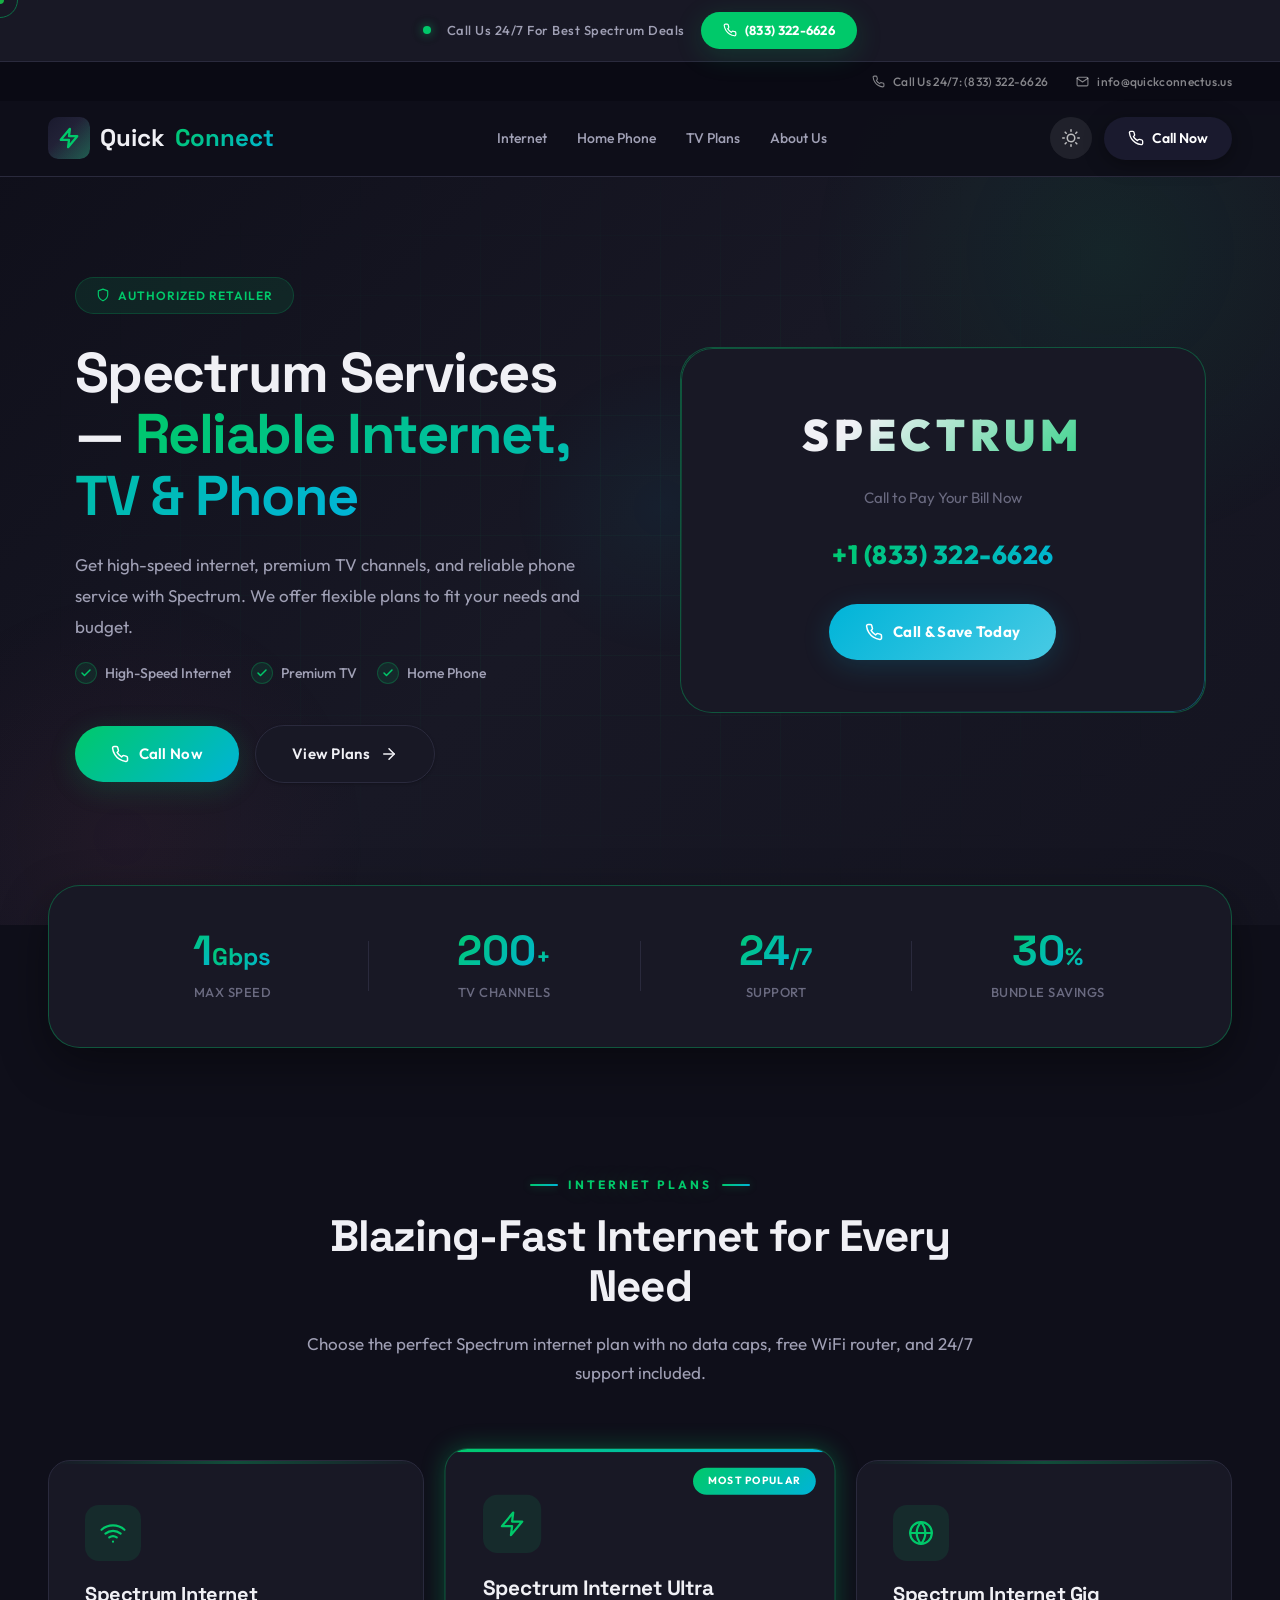
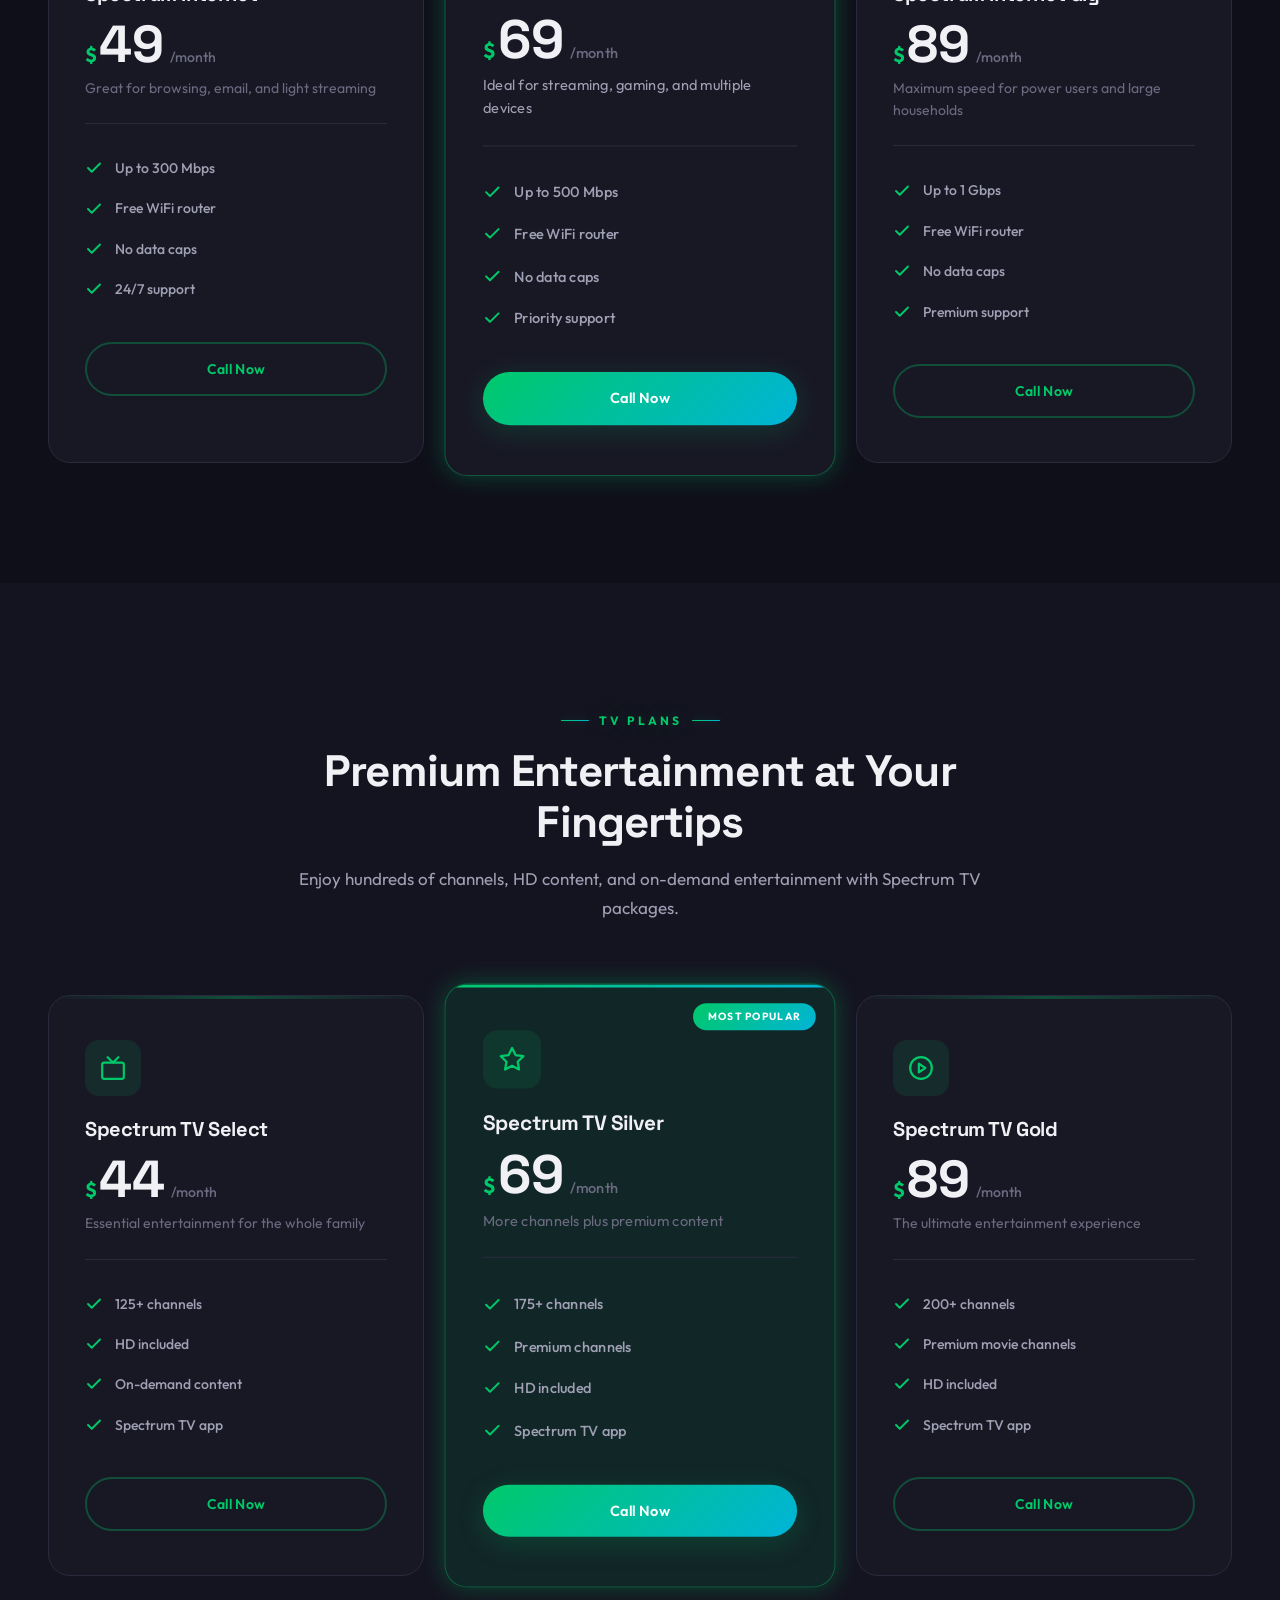
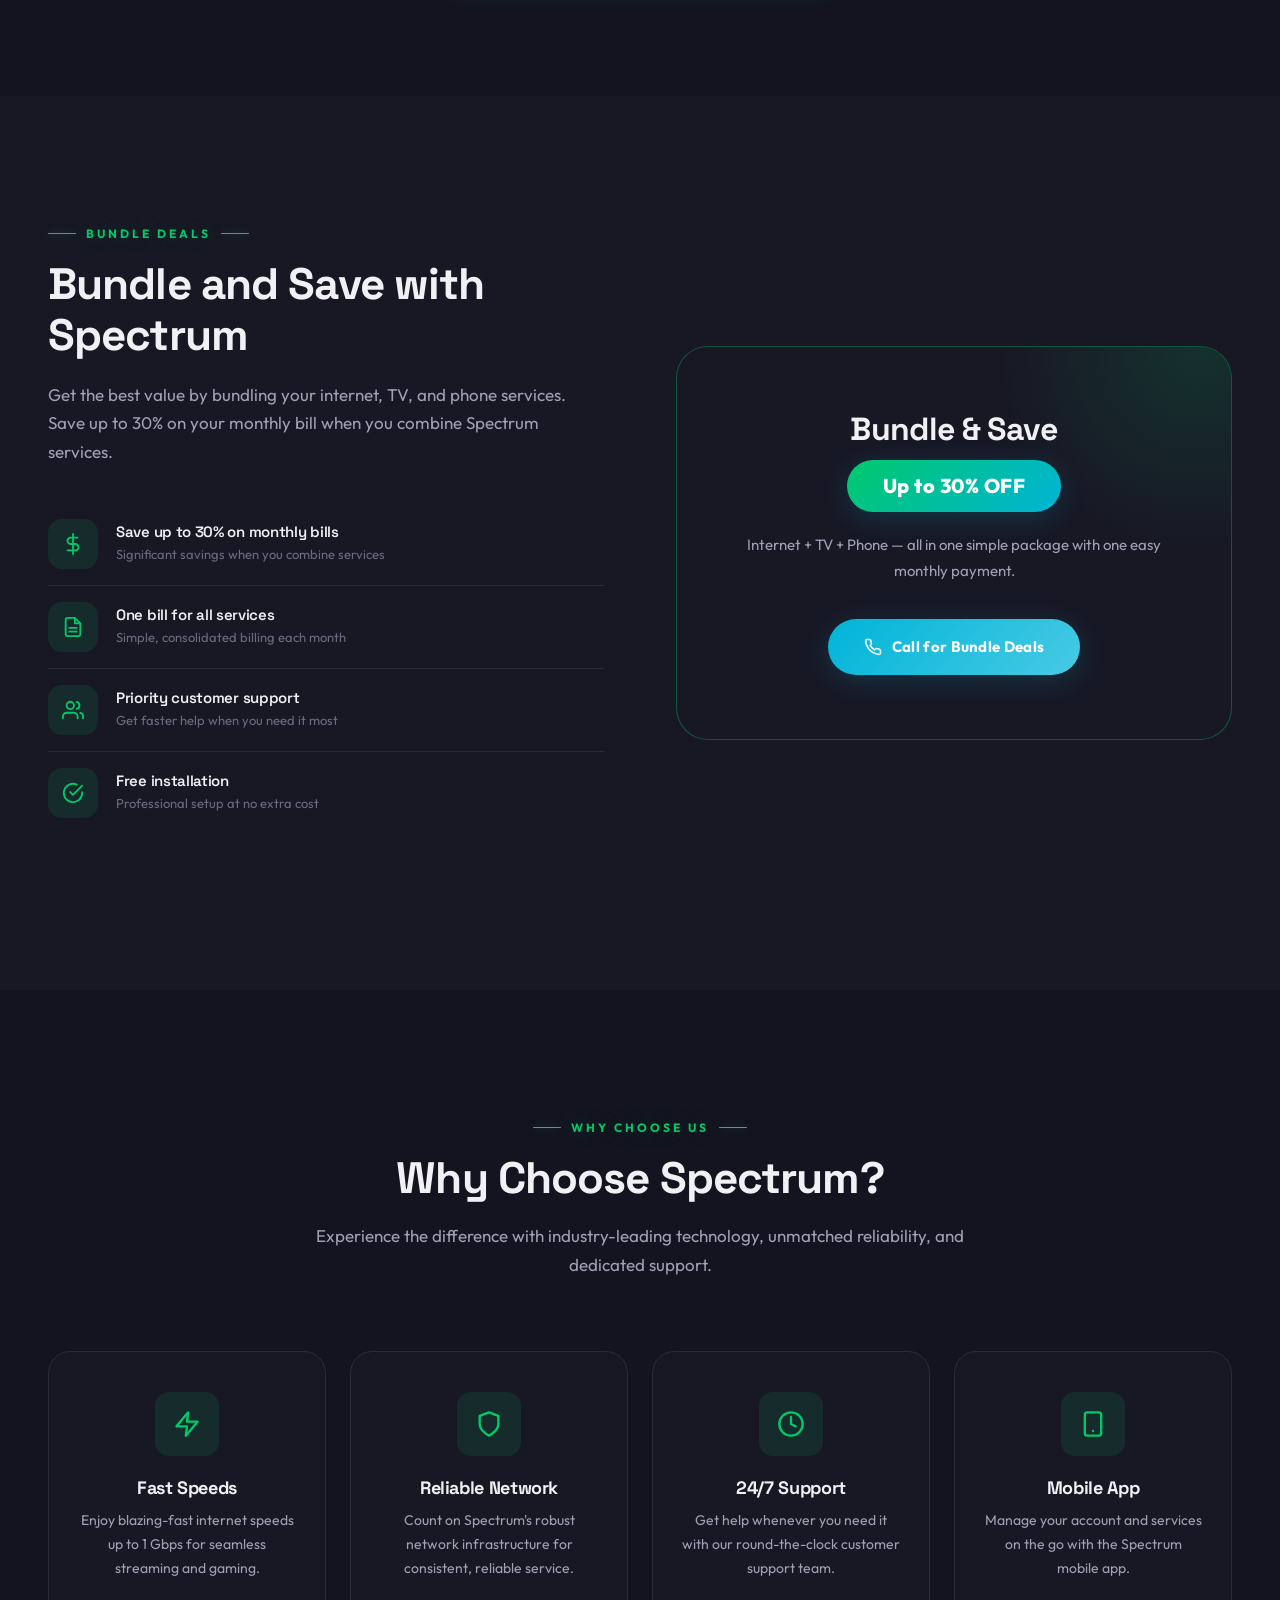
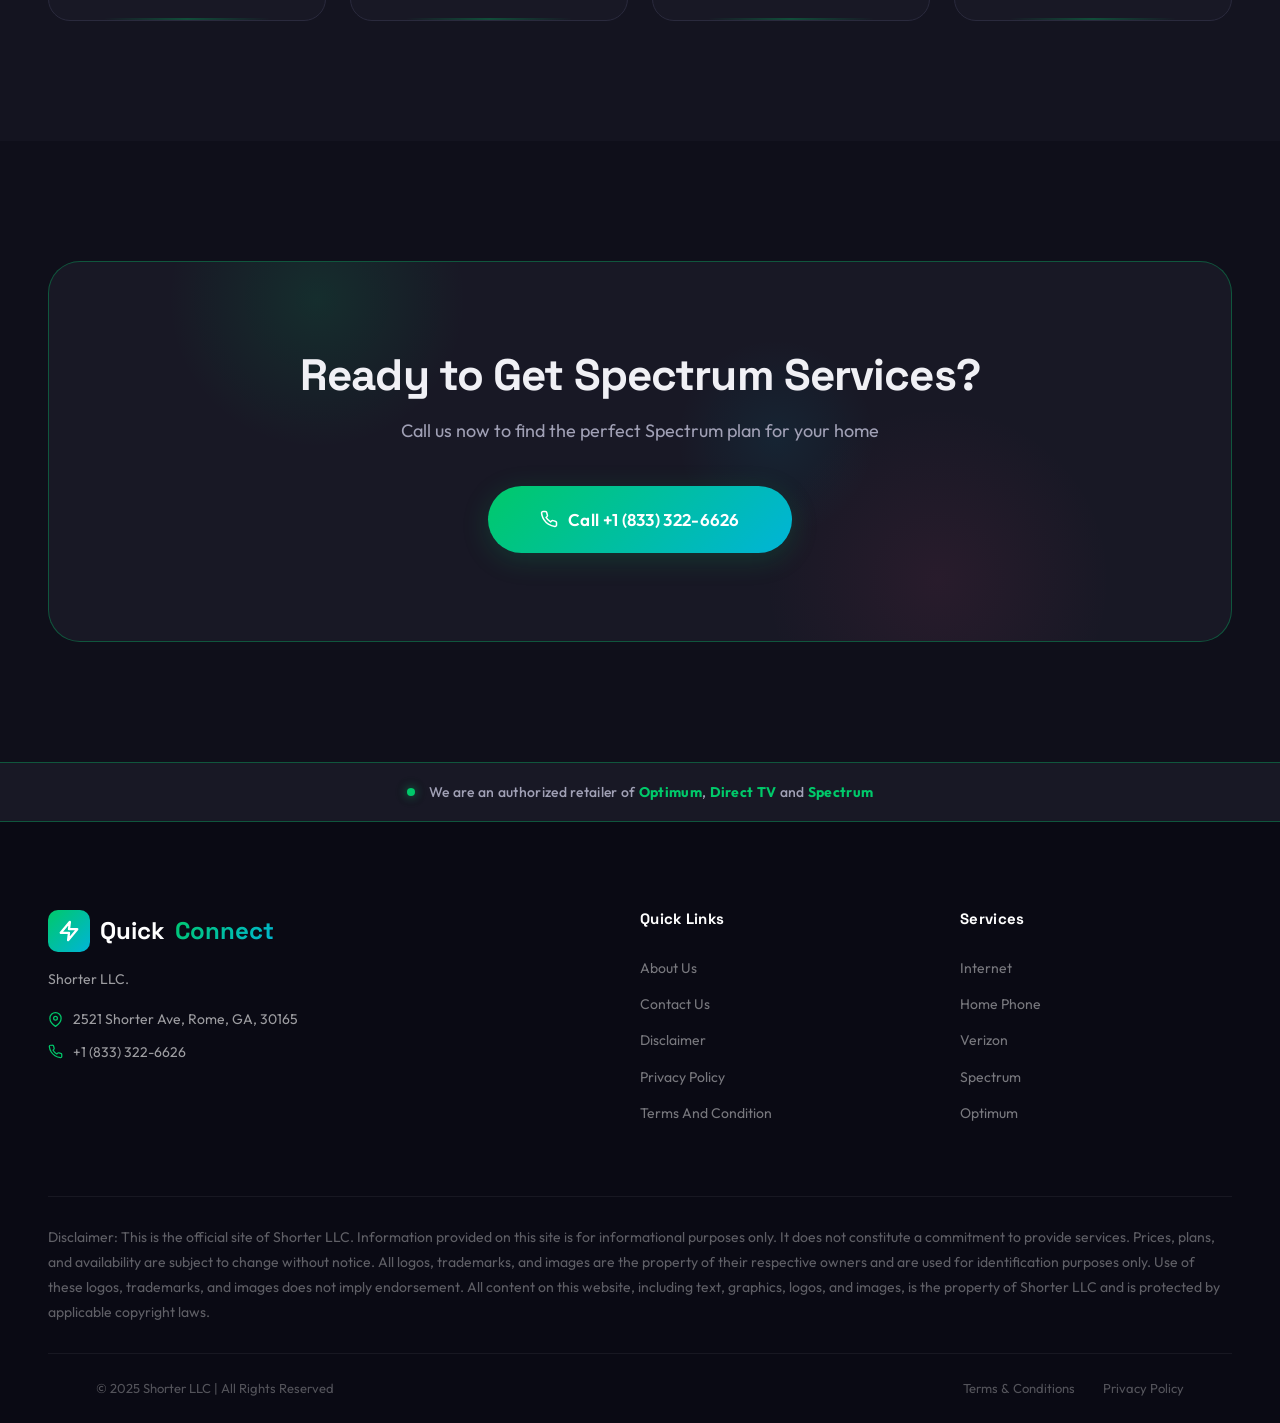
==== index.html @ e7d30944 "ok" ====
<!DOCTYPE html>
<html lang="en">
<head>
    <meta charset="UTF-8">
    <meta name="viewport" content="width=device-width, initial-scale=1.0">
    <title>Spectrum Services - Reliable Internet, TV & Phone | Quick Connect</title>
    <meta name="description" content="Get high-speed internet, premium TV channels, and reliable phone service with Spectrum. Flexible plans to fit your needs and budget.">
    <link rel="preconnect" href="https://fonts.googleapis.com">
    <link rel="preconnect" href="https://fonts.gstatic.com" crossorigin>
    <link href="https://fonts.googleapis.com/css2?family=Outfit:wght@400;500;600;700;800&family=Space+Grotesk:wght@400;600;700&display=swap" rel="stylesheet">
    <link rel="preload" href="spectrum.css" as="style">
    <link rel="stylesheet" href="spectrum.css">
    <link rel="preload" href="spectrum.js" as="script">
    <script>
        // Prevent flash: dark mode is default
        (function() {
            var t = localStorage.getItem('theme');
            if (t === 'light') {
                // only remove dark if user explicitly chose light
            } else {
                document.documentElement.setAttribute('data-theme', 'dark');
            }
        })();
    </script>
</head>
<body>

    <!-- Floating Particles Background -->
    <canvas id="particles" class="particles-canvas"></canvas>

    <!-- ==================== STICKY CALL BANNER ==================== -->
    <div class="call-banner" id="callBanner">
        <div class="container">
            <div class="banner-pulse"></div>
            <p>Call Us 24/7 For Best Spectrum Deals</p>
            <a href="tel:+18333226626">
                <svg viewBox="0 0 24 24" fill="none" stroke="currentColor" stroke-width="2" stroke-linecap="round" stroke-linejoin="round"><path d="M22 16.92v3a2 2 0 0 1-2.18 2 19.79 19.79 0 0 1-8.63-3.07 19.5 19.5 0 0 1-6-6 19.79 19.79 0 0 1-3.07-8.67A2 2 0 0 1 4.11 2h3a2 2 0 0 1 2 1.72c.127.96.361 1.903.7 2.81a2 2 0 0 1-.45 2.11L8.09 9.91a16 16 0 0 0 6 6l1.27-1.27a2 2 0 0 1 2.11-.45c.907.339 1.85.573 2.81.7A2 2 0 0 1 22 16.92z"/></svg>
                (833) 322-6626
            </a>

        </div>
    </div>

    <!-- ==================== HEADER ==================== -->
    <header class="header" id="header">
        <div class="header-top">
            <div class="container">
                <div class="header-top-info">
                    <a href="tel:+18333226626">
                        <svg viewBox="0 0 24 24" fill="none" stroke="currentColor" stroke-width="2" stroke-linecap="round" stroke-linejoin="round"><path d="M22 16.92v3a2 2 0 0 1-2.18 2 19.79 19.79 0 0 1-8.63-3.07 19.5 19.5 0 0 1-6-6 19.79 19.79 0 0 1-3.07-8.67A2 2 0 0 1 4.11 2h3a2 2 0 0 1 2 1.72c.127.96.361 1.903.7 2.81a2 2 0 0 1-.45 2.11L8.09 9.91a16 16 0 0 0 6 6l1.27-1.27a2 2 0 0 1 2.11-.45c.907.339 1.85.573 2.81.7A2 2 0 0 1 22 16.92z"/></svg>
                        Call Us 24/7: (833) 322-6626
                    </a>
                    <a href="mailto:info@quickconnectus.us">
                        <svg viewBox="0 0 24 24" fill="none" stroke="currentColor" stroke-width="2" stroke-linecap="round" stroke-linejoin="round"><path d="M4 4h16c1.1 0 2 .9 2 2v12c0 1.1-.9 2-2 2H4c-1.1 0-2-.9-2-2V6c0-1.1.9-2 2-2z"/><polyline points="22,6 12,13 2,6"/></svg>
                        info@quickconnectus.us
                    </a>
                </div>
            </div>
        </div>
        <nav class="navbar">
            <div class="container">
                <a href="#" class="logo">
                    <div class="logo-icon">
                        <svg viewBox="0 0 24 24" fill="none" stroke="currentColor" stroke-width="2.5" stroke-linecap="round" stroke-linejoin="round"><path d="M13 2L3 14h9l-1 8 10-12h-9l1-8z"/></svg>
                    </div>
                    Quick<span>Connect</span>
                </a>

                <div class="nav-links" id="navLinks">
                    <a href="#internet-plans">Internet</a>
                    <a href="#bundles">Home Phone</a>
                    <a href="#tv-plans">TV Plans</a>
                    <a href="#why-spectrum">About Us</a>
                </div>

                <div class="nav-right">
                    <button class="theme-toggle" id="themeToggle" aria-label="Toggle dark/light mode">
                        <svg class="icon-sun" viewBox="0 0 24 24" fill="none" stroke="currentColor" stroke-width="2" stroke-linecap="round" stroke-linejoin="round"><circle cx="12" cy="12" r="5"/><line x1="12" y1="1" x2="12" y2="3"/><line x1="12" y1="21" x2="12" y2="23"/><line x1="4.22" y1="4.22" x2="5.64" y2="5.64"/><line x1="18.36" y1="18.36" x2="19.78" y2="19.78"/><line x1="1" y1="12" x2="3" y2="12"/><line x1="21" y1="12" x2="23" y2="12"/><line x1="4.22" y1="19.78" x2="5.64" y2="18.36"/><line x1="18.36" y1="5.64" x2="19.78" y2="4.22"/></svg>
                        <svg class="icon-moon" viewBox="0 0 24 24" fill="none" stroke="currentColor" stroke-width="2" stroke-linecap="round" stroke-linejoin="round"><path d="M21 12.79A9 9 0 1 1 11.21 3 7 7 0 0 0 21 12.79z"/></svg>
                    </button>
                    <a href="tel:+18333226626" class="nav-cta">
                        <svg viewBox="0 0 24 24" fill="none" stroke="currentColor" stroke-width="2" stroke-linecap="round" stroke-linejoin="round" style="width:16px;height:16px"><path d="M22 16.92v3a2 2 0 0 1-2.18 2 19.79 19.79 0 0 1-8.63-3.07 19.5 19.5 0 0 1-6-6 19.79 19.79 0 0 1-3.07-8.67A2 2 0 0 1 4.11 2h3a2 2 0 0 1 2 1.72c.127.96.361 1.903.7 2.81a2 2 0 0 1-.45 2.11L8.09 9.91a16 16 0 0 0 6 6l1.27-1.27a2 2 0 0 1 2.11-.45c.907.339 1.85.573 2.81.7A2 2 0 0 1 22 16.92z"/></svg>
                        <span>Call Now</span>
                    </a>
                </div>
            </div>
        </nav>
    </header>

    <!-- ==================== HERO SECTION ==================== -->
    <section class="hero">
        <div class="hero-bg-grid"></div>
        <div class="hero-glow hero-glow-1"></div>
        <div class="hero-glow hero-glow-2"></div>
        <div class="hero-glow hero-glow-3"></div>
        <div class="container">
            <div class="hero-content">
                <div class="hero-badge">
                    <svg viewBox="0 0 24 24" fill="none" stroke="currentColor" stroke-width="2" stroke-linecap="round" stroke-linejoin="round"><path d="M12 22s8-4 8-10V5l-8-3-8 3v7c0 6 8 10 8 10z"/></svg>
                    Authorized Retailer
                </div>
                <h1 class="reveal-text">Spectrum Services — <span class="highlight">Reliable Internet, TV & Phone</span></h1>
                <p class="hero-subtitle">Get high-speed internet, premium TV channels, and reliable phone service with Spectrum. We offer flexible plans to fit your needs and budget.</p>
                <div class="hero-features">
                    <div class="hero-feature">
                        <div class="check">
                            <svg viewBox="0 0 24 24" fill="none" stroke="currentColor" stroke-width="3" stroke-linecap="round" stroke-linejoin="round"><polyline points="20 6 9 17 4 12"/></svg>
                        </div>
                        High-Speed Internet
                    </div>
                    <div class="hero-feature">
                        <div class="check">
                            <svg viewBox="0 0 24 24" fill="none" stroke="currentColor" stroke-width="3" stroke-linecap="round" stroke-linejoin="round"><polyline points="20 6 9 17 4 12"/></svg>
                        </div>
                        Premium TV
                    </div>
                    <div class="hero-feature">
                        <div class="check">
                            <svg viewBox="0 0 24 24" fill="none" stroke="currentColor" stroke-width="3" stroke-linecap="round" stroke-linejoin="round"><polyline points="20 6 9 17 4 12"/></svg>
                        </div>
                        Home Phone
                    </div>
                </div>
                <div class="hero-actions">
                    <a href="tel:+18333226626" class="btn btn-primary magnetic">
                        <span class="btn-shine"></span>
                        <svg viewBox="0 0 24 24" fill="none" stroke="currentColor" stroke-width="2" stroke-linecap="round" stroke-linejoin="round"><path d="M22 16.92v3a2 2 0 0 1-2.18 2 19.79 19.79 0 0 1-8.63-3.07 19.5 19.5 0 0 1-6-6 19.79 19.79 0 0 1-3.07-8.67A2 2 0 0 1 4.11 2h3a2 2 0 0 1 2 1.72c.127.96.361 1.903.7 2.81a2 2 0 0 1-.45 2.11L8.09 9.91a16 16 0 0 0 6 6l1.27-1.27a2 2 0 0 1 2.11-.45c.907.339 1.85.573 2.81.7A2 2 0 0 1 22 16.92z"/></svg>
                        Call Now
                    </a>
                    <a href="#internet-plans" class="btn btn-glass">
                        View Plans
                        <svg viewBox="0 0 24 24" fill="none" stroke="currentColor" stroke-width="2" stroke-linecap="round" stroke-linejoin="round"><line x1="5" y1="12" x2="19" y2="12"/><polyline points="12 5 19 12 12 19"/></svg>
                    </a>
                </div>
            </div>
            <div class="hero-visual">
                <div class="hero-card glass-card fade-in">
                    <div class="hero-card-border"></div>
                    <div class="spectrum-logo-text">SPECTRUM</div>
                    <p>Call to Pay Your Bill Now</p>
                    <div class="phone-display">
                        <a href="tel:+18333226626">+1 (833) 322-6626</a>
                    </div>
                    <a href="tel:+18333226626" class="btn btn-gold magnetic">
                        <span class="btn-shine"></span>
                        <svg viewBox="0 0 24 24" fill="none" stroke="currentColor" stroke-width="2" stroke-linecap="round" stroke-linejoin="round"><path d="M22 16.92v3a2 2 0 0 1-2.18 2 19.79 19.79 0 0 1-8.63-3.07 19.5 19.5 0 0 1-6-6 19.79 19.79 0 0 1-3.07-8.67A2 2 0 0 1 4.11 2h3a2 2 0 0 1 2 1.72c.127.96.361 1.903.7 2.81a2 2 0 0 1-.45 2.11L8.09 9.91a16 16 0 0 0 6 6l1.27-1.27a2 2 0 0 1 2.11-.45c.907.339 1.85.573 2.81.7A2 2 0 0 1 22 16.92z"/></svg>
                        Call & Save Today
                    </a>
                </div>
            </div>
        </div>
    </section>

    <!-- ==================== STATS BAR ==================== -->
    <section class="stats-bar">
        <div class="container">
            <div class="stats-grid">
                <div class="stat-item">
                    <span class="stat-number" data-target="1">0</span><span class="stat-suffix">Gbps</span>
                    <span class="stat-label">Max Speed</span>
                </div>
                <div class="stat-divider"></div>
                <div class="stat-item">
                    <span class="stat-number" data-target="200">0</span><span class="stat-suffix">+</span>
                    <span class="stat-label">TV Channels</span>
                </div>
                <div class="stat-divider"></div>
                <div class="stat-item">
                    <span class="stat-number" data-target="24">0</span><span class="stat-suffix">/7</span>
                    <span class="stat-label">Support</span>
                </div>
                <div class="stat-divider"></div>
                <div class="stat-item">
                    <span class="stat-number" data-target="30">0</span><span class="stat-suffix">%</span>
                    <span class="stat-label">Bundle Savings</span>
                </div>
            </div>
        </div>
    </section>

    <!-- ==================== INTERNET PLANS ==================== -->
    <section class="section" id="internet-plans">
        <div class="container">
            <div class="section-header">
                <div class="section-label">Internet Plans</div>
                <h2>Blazing-Fast Internet for Every Need</h2>
                <p>Choose the perfect Spectrum internet plan with no data caps, free WiFi router, and 24/7 support included.</p>
            </div>
            <div class="plans-grid">
                <!-- Plan 1 -->
                <div class="plan-card fade-in fade-in-delay-1">
                    <div class="plan-card-bg"></div>
                    <div class="plan-icon">
                        <svg viewBox="0 0 24 24" fill="none" stroke="currentColor" stroke-width="2" stroke-linecap="round" stroke-linejoin="round"><path d="M5 12.55a11 11 0 0 1 14.08 0"/><path d="M1.42 9a16 16 0 0 1 21.16 0"/><path d="M8.53 16.11a6 6 0 0 1 6.95 0"/><line x1="12" y1="20" x2="12.01" y2="20"/></svg>
                    </div>
                    <h3 class="plan-name">Spectrum Internet</h3>
                    <div class="plan-price">
                        <span class="currency">$</span>
                        <span class="amount">49</span>
                        <span class="period">/month</span>
                    </div>
                    <p class="plan-desc">Great for browsing, email, and light streaming</p>
                    <ul class="plan-features">
                        <li>
                            <svg viewBox="0 0 24 24" fill="none" stroke="currentColor" stroke-width="2.5" stroke-linecap="round" stroke-linejoin="round"><polyline points="20 6 9 17 4 12"/></svg>
                            Up to 300 Mbps
                        </li>
                        <li>
                            <svg viewBox="0 0 24 24" fill="none" stroke="currentColor" stroke-width="2.5" stroke-linecap="round" stroke-linejoin="round"><polyline points="20 6 9 17 4 12"/></svg>
                            Free WiFi router
                        </li>
                        <li>
                            <svg viewBox="0 0 24 24" fill="none" stroke="currentColor" stroke-width="2.5" stroke-linecap="round" stroke-linejoin="round"><polyline points="20 6 9 17 4 12"/></svg>
                            No data caps
                        </li>
                        <li>
                            <svg viewBox="0 0 24 24" fill="none" stroke="currentColor" stroke-width="2.5" stroke-linecap="round" stroke-linejoin="round"><polyline points="20 6 9 17 4 12"/></svg>
                            24/7 support
                        </li>
                    </ul>
                    <a href="tel:+18333226626" class="btn btn-outline magnetic">Call Now</a>
                </div>

                <!-- Plan 2 (Featured) -->
                <div class="plan-card featured fade-in fade-in-delay-2">
                    <div class="plan-card-bg"></div>
                    <div class="plan-badge">Most Popular</div>
                    <div class="plan-icon">
                        <svg viewBox="0 0 24 24" fill="none" stroke="currentColor" stroke-width="2" stroke-linecap="round" stroke-linejoin="round"><path d="M13 2L3 14h9l-1 8 10-12h-9l1-8z"/></svg>
                    </div>
                    <h3 class="plan-name">Spectrum Internet Ultra</h3>
                    <div class="plan-price">
                        <span class="currency">$</span>
                        <span class="amount">69</span>
                        <span class="period">/month</span>
                    </div>
                    <p class="plan-desc">Ideal for streaming, gaming, and multiple devices</p>
                    <ul class="plan-features">
                        <li>
                            <svg viewBox="0 0 24 24" fill="none" stroke="currentColor" stroke-width="2.5" stroke-linecap="round" stroke-linejoin="round"><polyline points="20 6 9 17 4 12"/></svg>
                            Up to 500 Mbps
                        </li>
                        <li>
                            <svg viewBox="0 0 24 24" fill="none" stroke="currentColor" stroke-width="2.5" stroke-linecap="round" stroke-linejoin="round"><polyline points="20 6 9 17 4 12"/></svg>
                            Free WiFi router
                        </li>
                        <li>
                            <svg viewBox="0 0 24 24" fill="none" stroke="currentColor" stroke-width="2.5" stroke-linecap="round" stroke-linejoin="round"><polyline points="20 6 9 17 4 12"/></svg>
                            No data caps
                        </li>
                        <li>
                            <svg viewBox="0 0 24 24" fill="none" stroke="currentColor" stroke-width="2.5" stroke-linecap="round" stroke-linejoin="round"><polyline points="20 6 9 17 4 12"/></svg>
                            Priority support
                        </li>
                    </ul>
                    <a href="tel:+18333226626" class="btn btn-primary magnetic"><span class="btn-shine"></span>Call Now</a>
                </div>

                <!-- Plan 3 -->
                <div class="plan-card fade-in fade-in-delay-3">
                    <div class="plan-card-bg"></div>
                    <div class="plan-icon">
                        <svg viewBox="0 0 24 24" fill="none" stroke="currentColor" stroke-width="2" stroke-linecap="round" stroke-linejoin="round"><circle cx="12" cy="12" r="10"/><line x1="2" y1="12" x2="22" y2="12"/><path d="M12 2a15.3 15.3 0 0 1 4 10 15.3 15.3 0 0 1-4 10 15.3 15.3 0 0 1-4-10 15.3 15.3 0 0 1 4-10z"/></svg>
                    </div>
                    <h3 class="plan-name">Spectrum Internet Gig</h3>
                    <div class="plan-price">
                        <span class="currency">$</span>
                        <span class="amount">89</span>
                        <span class="period">/month</span>
                    </div>
                    <p class="plan-desc">Maximum speed for power users and large households</p>
                    <ul class="plan-features">
                        <li>
                            <svg viewBox="0 0 24 24" fill="none" stroke="currentColor" stroke-width="2.5" stroke-linecap="round" stroke-linejoin="round"><polyline points="20 6 9 17 4 12"/></svg>
                            Up to 1 Gbps
                        </li>
                        <li>
                            <svg viewBox="0 0 24 24" fill="none" stroke="currentColor" stroke-width="2.5" stroke-linecap="round" stroke-linejoin="round"><polyline points="20 6 9 17 4 12"/></svg>
                            Free WiFi router
                        </li>
                        <li>
                            <svg viewBox="0 0 24 24" fill="none" stroke="currentColor" stroke-width="2.5" stroke-linecap="round" stroke-linejoin="round"><polyline points="20 6 9 17 4 12"/></svg>
                            No data caps
                        </li>
                        <li>
                            <svg viewBox="0 0 24 24" fill="none" stroke="currentColor" stroke-width="2.5" stroke-linecap="round" stroke-linejoin="round"><polyline points="20 6 9 17 4 12"/></svg>
                            Premium support
                        </li>
                    </ul>
                    <a href="tel:+18333226626" class="btn btn-outline magnetic">Call Now</a>
                </div>
            </div>
        </div>
    </section>

    <!-- ==================== TV PLANS ==================== -->
    <section class="section section-dark" id="tv-plans">
        <div class="container">
            <div class="section-header">
                <div class="section-label">TV Plans</div>
                <h2>Premium Entertainment at Your Fingertips</h2>
                <p>Enjoy hundreds of channels, HD content, and on-demand entertainment with Spectrum TV packages.</p>
            </div>
            <div class="plans-grid dark-cards">
                <!-- TV Plan 1 -->
                <div class="plan-card fade-in fade-in-delay-1">
                    <div class="plan-card-bg"></div>
                    <div class="plan-icon">
                        <svg viewBox="0 0 24 24" fill="none" stroke="currentColor" stroke-width="2" stroke-linecap="round" stroke-linejoin="round"><rect x="2" y="7" width="20" height="15" rx="2" ry="2"/><polyline points="17 2 12 7 7 2"/></svg>
                    </div>
                    <h3 class="plan-name">Spectrum TV Select</h3>
                    <div class="plan-price">
                        <span class="currency">$</span>
                        <span class="amount">44</span>
                        <span class="period">/month</span>
                    </div>
                    <p class="plan-desc">Essential entertainment for the whole family</p>
                    <ul class="plan-features">
                        <li>
                            <svg viewBox="0 0 24 24" fill="none" stroke="currentColor" stroke-width="2.5" stroke-linecap="round" stroke-linejoin="round"><polyline points="20 6 9 17 4 12"/></svg>
                            125+ channels
                        </li>
                        <li>
                            <svg viewBox="0 0 24 24" fill="none" stroke="currentColor" stroke-width="2.5" stroke-linecap="round" stroke-linejoin="round"><polyline points="20 6 9 17 4 12"/></svg>
                            HD included
                        </li>
                        <li>
                            <svg viewBox="0 0 24 24" fill="none" stroke="currentColor" stroke-width="2.5" stroke-linecap="round" stroke-linejoin="round"><polyline points="20 6 9 17 4 12"/></svg>
                            On-demand content
                        </li>
                        <li>
                            <svg viewBox="0 0 24 24" fill="none" stroke="currentColor" stroke-width="2.5" stroke-linecap="round" stroke-linejoin="round"><polyline points="20 6 9 17 4 12"/></svg>
                            Spectrum TV app
                        </li>
                    </ul>
                    <a href="tel:+18333226626" class="btn btn-outline magnetic">Call Now</a>
                </div>

                <!-- TV Plan 2 (Featured) -->
                <div class="plan-card featured fade-in fade-in-delay-2">
                    <div class="plan-card-bg"></div>
                    <div class="plan-badge">Most Popular</div>
                    <div class="plan-icon">
                        <svg viewBox="0 0 24 24" fill="none" stroke="currentColor" stroke-width="2" stroke-linecap="round" stroke-linejoin="round"><polygon points="12 2 15.09 8.26 22 9.27 17 14.14 18.18 21.02 12 17.77 5.82 21.02 7 14.14 2 9.27 8.91 8.26 12 2"/></svg>
                    </div>
                    <h3 class="plan-name">Spectrum TV Silver</h3>
                    <div class="plan-price">
                        <span class="currency">$</span>
                        <span class="amount">69</span>
                        <span class="period">/month</span>
                    </div>
                    <p class="plan-desc">More channels plus premium content</p>
                    <ul class="plan-features">
                        <li>
                            <svg viewBox="0 0 24 24" fill="none" stroke="currentColor" stroke-width="2.5" stroke-linecap="round" stroke-linejoin="round"><polyline points="20 6 9 17 4 12"/></svg>
                            175+ channels
                        </li>
                        <li>
                            <svg viewBox="0 0 24 24" fill="none" stroke="currentColor" stroke-width="2.5" stroke-linecap="round" stroke-linejoin="round"><polyline points="20 6 9 17 4 12"/></svg>
                            Premium channels
                        </li>
                        <li>
                            <svg viewBox="0 0 24 24" fill="none" stroke="currentColor" stroke-width="2.5" stroke-linecap="round" stroke-linejoin="round"><polyline points="20 6 9 17 4 12"/></svg>
                            HD included
                        </li>
                        <li>
                            <svg viewBox="0 0 24 24" fill="none" stroke="currentColor" stroke-width="2.5" stroke-linecap="round" stroke-linejoin="round"><polyline points="20 6 9 17 4 12"/></svg>
                            Spectrum TV app
                        </li>
                    </ul>
                    <a href="tel:+18333226626" class="btn btn-primary magnetic"><span class="btn-shine"></span>Call Now</a>
                </div>

                <!-- TV Plan 3 -->
                <div class="plan-card fade-in fade-in-delay-3">
                    <div class="plan-card-bg"></div>
                    <div class="plan-icon">
                        <svg viewBox="0 0 24 24" fill="none" stroke="currentColor" stroke-width="2" stroke-linecap="round" stroke-linejoin="round"><circle cx="12" cy="12" r="10"/><polygon points="10 8 16 12 10 16 10 8"/></svg>
                    </div>
                    <h3 class="plan-name">Spectrum TV Gold</h3>
                    <div class="plan-price">
                        <span class="currency">$</span>
                        <span class="amount">89</span>
                        <span class="period">/month</span>
                    </div>
                    <p class="plan-desc">The ultimate entertainment experience</p>
                    <ul class="plan-features">
                        <li>
                            <svg viewBox="0 0 24 24" fill="none" stroke="currentColor" stroke-width="2.5" stroke-linecap="round" stroke-linejoin="round"><polyline points="20 6 9 17 4 12"/></svg>
                            200+ channels
                        </li>
                        <li>
                            <svg viewBox="0 0 24 24" fill="none" stroke="currentColor" stroke-width="2.5" stroke-linecap="round" stroke-linejoin="round"><polyline points="20 6 9 17 4 12"/></svg>
                            Premium movie channels
                        </li>
                        <li>
                            <svg viewBox="0 0 24 24" fill="none" stroke="currentColor" stroke-width="2.5" stroke-linecap="round" stroke-linejoin="round"><polyline points="20 6 9 17 4 12"/></svg>
                            HD included
                        </li>
                        <li>
                            <svg viewBox="0 0 24 24" fill="none" stroke="currentColor" stroke-width="2.5" stroke-linecap="round" stroke-linejoin="round"><polyline points="20 6 9 17 4 12"/></svg>
                            Spectrum TV app
                        </li>
                    </ul>
                    <a href="tel:+18333226626" class="btn btn-outline magnetic">Call Now</a>
                </div>
            </div>
        </div>
    </section>

    <!-- ==================== BUNDLE SECTION ==================== -->
    <section class="section bundle-section" id="bundles">
        <div class="container">
            <div class="bundle-grid">
                <div class="bundle-content fade-in">
                    <div class="section-label" style="justify-content:flex-start">Bundle Deals</div>
                    <h2>Bundle and Save with Spectrum</h2>
                    <p>Get the best value by bundling your internet, TV, and phone services. Save up to 30% on your monthly bill when you combine Spectrum services.</p>
                    <div class="bundle-benefits">
                        <div class="bundle-benefit">
                            <div class="bundle-benefit-icon">
                                <svg viewBox="0 0 24 24" fill="none" stroke="currentColor" stroke-width="2" stroke-linecap="round" stroke-linejoin="round"><line x1="12" y1="1" x2="12" y2="23"/><path d="M17 5H9.5a3.5 3.5 0 0 0 0 7h5a3.5 3.5 0 0 1 0 7H6"/></svg>
                            </div>
                            <div class="bundle-benefit-text">
                                <h4>Save up to 30% on monthly bills</h4>
                                <p>Significant savings when you combine services</p>
                            </div>
                        </div>
                        <div class="bundle-benefit">
                            <div class="bundle-benefit-icon">
                                <svg viewBox="0 0 24 24" fill="none" stroke="currentColor" stroke-width="2" stroke-linecap="round" stroke-linejoin="round"><path d="M14 2H6a2 2 0 0 0-2 2v16a2 2 0 0 0 2 2h12a2 2 0 0 0 2-2V8z"/><polyline points="14 2 14 8 20 8"/><line x1="16" y1="13" x2="8" y2="13"/><line x1="16" y1="17" x2="8" y2="17"/></svg>
                            </div>
                            <div class="bundle-benefit-text">
                                <h4>One bill for all services</h4>
                                <p>Simple, consolidated billing each month</p>
                            </div>
                        </div>
                        <div class="bundle-benefit">
                            <div class="bundle-benefit-icon">
                                <svg viewBox="0 0 24 24" fill="none" stroke="currentColor" stroke-width="2" stroke-linecap="round" stroke-linejoin="round"><path d="M17 21v-2a4 4 0 0 0-4-4H5a4 4 0 0 0-4 4v2"/><circle cx="9" cy="7" r="4"/><path d="M23 21v-2a4 4 0 0 0-3-3.87"/><path d="M16 3.13a4 4 0 0 1 0 7.75"/></svg>
                            </div>
                            <div class="bundle-benefit-text">
                                <h4>Priority customer support</h4>
                                <p>Get faster help when you need it most</p>
                            </div>
                        </div>
                        <div class="bundle-benefit">
                            <div class="bundle-benefit-icon">
                                <svg viewBox="0 0 24 24" fill="none" stroke="currentColor" stroke-width="2" stroke-linecap="round" stroke-linejoin="round"><path d="M22 11.08V12a10 10 0 1 1-5.93-9.14"/><polyline points="22 4 12 14.01 9 11.01"/></svg>
                            </div>
                            <div class="bundle-benefit-text">
                                <h4>Free installation</h4>
                                <p>Professional setup at no extra cost</p>
                            </div>
                        </div>
                    </div>
                </div>
                <div class="bundle-visual fade-in fade-in-delay-2">
                    <div class="bundle-visual-glow"></div>
                    <h3>Bundle & Save</h3>
                    <div class="save-badge">Up to 30% OFF</div>
                    <p>Internet + TV + Phone — all in one simple package with one easy monthly payment.</p>
                    <a href="tel:+18333226626" class="btn btn-gold magnetic">
                        <span class="btn-shine"></span>
                        <svg viewBox="0 0 24 24" fill="none" stroke="currentColor" stroke-width="2" stroke-linecap="round" stroke-linejoin="round"><path d="M22 16.92v3a2 2 0 0 1-2.18 2 19.79 19.79 0 0 1-8.63-3.07 19.5 19.5 0 0 1-6-6 19.79 19.79 0 0 1-3.07-8.67A2 2 0 0 1 4.11 2h3a2 2 0 0 1 2 1.72c.127.96.361 1.903.7 2.81a2 2 0 0 1-.45 2.11L8.09 9.91a16 16 0 0 0 6 6l1.27-1.27a2 2 0 0 1 2.11-.45c.907.339 1.85.573 2.81.7A2 2 0 0 1 22 16.92z"/></svg>
                        Call for Bundle Deals
                    </a>
                </div>
            </div>
        </div>
    </section>

    <!-- ==================== WHY CHOOSE SPECTRUM ==================== -->
    <section class="section section-dark" id="why-spectrum">
        <div class="container">
            <div class="section-header">
                <div class="section-label">Why Choose Us</div>
                <h2>Why Choose Spectrum?</h2>
                <p>Experience the difference with industry-leading technology, unmatched reliability, and dedicated support.</p>
            </div>
            <div class="features-grid">
                <div class="feature-card fade-in fade-in-delay-1">
                    <div class="feature-card-border"></div>
                    <div class="feature-icon">
                        <svg viewBox="0 0 24 24" fill="none" stroke="currentColor" stroke-width="2" stroke-linecap="round" stroke-linejoin="round"><path d="M13 2L3 14h9l-1 8 10-12h-9l1-8z"/></svg>
                    </div>
                    <h3>Fast Speeds</h3>
                    <p>Enjoy blazing-fast internet speeds up to 1 Gbps for seamless streaming and gaming.</p>
                </div>
                <div class="feature-card fade-in fade-in-delay-2">
                    <div class="feature-card-border"></div>
                    <div class="feature-icon">
                        <svg viewBox="0 0 24 24" fill="none" stroke="currentColor" stroke-width="2" stroke-linecap="round" stroke-linejoin="round"><path d="M12 22s8-4 8-10V5l-8-3-8 3v7c0 6 8 10 8 10z"/></svg>
                    </div>
                    <h3>Reliable Network</h3>
                    <p>Count on Spectrum's robust network infrastructure for consistent, reliable service.</p>
                </div>
                <div class="feature-card fade-in fade-in-delay-3">
                    <div class="feature-card-border"></div>
                    <div class="feature-icon">
                        <svg viewBox="0 0 24 24" fill="none" stroke="currentColor" stroke-width="2" stroke-linecap="round" stroke-linejoin="round"><circle cx="12" cy="12" r="10"/><polyline points="12 6 12 12 16 14"/></svg>
                    </div>
                    <h3>24/7 Support</h3>
                    <p>Get help whenever you need it with our round-the-clock customer support team.</p>
                </div>
                <div class="feature-card fade-in fade-in-delay-4">
                    <div class="feature-card-border"></div>
                    <div class="feature-icon">
                        <svg viewBox="0 0 24 24" fill="none" stroke="currentColor" stroke-width="2" stroke-linecap="round" stroke-linejoin="round"><rect x="5" y="2" width="14" height="20" rx="2" ry="2"/><line x1="12" y1="18" x2="12.01" y2="18"/></svg>
                    </div>
                    <h3>Mobile App</h3>
                    <p>Manage your account and services on the go with the Spectrum mobile app.</p>
                </div>
            </div>
        </div>
    </section>

    <!-- ==================== CTA SECTION ==================== -->
    <section class="cta-section">
        <div class="container">
            <div class="cta-box fade-in">
                <div class="cta-orbs">
                    <div class="cta-orb cta-orb-1"></div>
                    <div class="cta-orb cta-orb-2"></div>
                    <div class="cta-orb cta-orb-3"></div>
                </div>
                <h2>Ready to Get Spectrum Services?</h2>
                <p>Call us now to find the perfect Spectrum plan for your home</p>
                <a href="tel:+18333226626" class="btn btn-primary magnetic">
                    <span class="btn-shine"></span>
                    <svg viewBox="0 0 24 24" fill="none" stroke="currentColor" stroke-width="2" stroke-linecap="round" stroke-linejoin="round"><path d="M22 16.92v3a2 2 0 0 1-2.18 2 19.79 19.79 0 0 1-8.63-3.07 19.5 19.5 0 0 1-6-6 19.79 19.79 0 0 1-3.07-8.67A2 2 0 0 1 4.11 2h3a2 2 0 0 1 2 1.72c.127.96.361 1.903.7 2.81a2 2 0 0 1-.45 2.11L8.09 9.91a16 16 0 0 0 6 6l1.27-1.27a2 2 0 0 1 2.11-.45c.907.339 1.85.573 2.81.7A2 2 0 0 1 22 16.92z"/></svg>
                    Call +1 (833) 322-6626
                </a>
            </div>
        </div>
    </section>

    <!-- ==================== AUTHORIZED RETAILER BANNER ==================== -->
    <div class="retailer-banner">
        <div class="container">
            <div class="banner-pulse"></div>
            <p>We are an authorized retailer of <strong>Optimum</strong>, <strong>Direct TV</strong> and <strong>Spectrum</strong></p>
        </div>
    </div>

    <!-- ==================== FOOTER ==================== -->
    <footer class="footer">
        <div class="container">
            <div class="footer-grid">
                <div class="footer-brand">
                    <a href="#" class="logo" style="margin-bottom:16px">
                        <div class="logo-icon">
                            <svg viewBox="0 0 24 24" fill="none" stroke="currentColor" stroke-width="2.5" stroke-linecap="round" stroke-linejoin="round"><path d="M13 2L3 14h9l-1 8 10-12h-9l1-8z"/></svg>
                        </div>
                        Quick<span>Connect</span>
                    </a>
                    <p>Shorter LLC.</p>
                    <div class="footer-contact-item">
                        <svg viewBox="0 0 24 24" fill="none" stroke="currentColor" stroke-width="2" stroke-linecap="round" stroke-linejoin="round"><path d="M21 10c0 7-9 13-9 13s-9-6-9-13a9 9 0 0 1 18 0z"/><circle cx="12" cy="10" r="3"/></svg>
                        <span>2521 Shorter Ave, Rome, GA, 30165</span>
                    </div>
                    <div class="footer-contact-item">
                        <svg viewBox="0 0 24 24" fill="none" stroke="currentColor" stroke-width="2" stroke-linecap="round" stroke-linejoin="round"><path d="M22 16.92v3a2 2 0 0 1-2.18 2 19.79 19.79 0 0 1-8.63-3.07 19.5 19.5 0 0 1-6-6 19.79 19.79 0 0 1-3.07-8.67A2 2 0 0 1 4.11 2h3a2 2 0 0 1 2 1.72c.127.96.361 1.903.7 2.81a2 2 0 0 1-.45 2.11L8.09 9.91a16 16 0 0 0 6 6l1.27-1.27a2 2 0 0 1 2.11-.45c.907.339 1.85.573 2.81.7A2 2 0 0 1 22 16.92z"/></svg>
                        <a href="tel:+18333226626">+1 (833) 322-6626</a>
                    </div>

                </div>

                <div class="footer-links">
                    <h4>Quick Links</h4>
                    <a href="#why-spectrum">About Us</a>
                    <a href="#">Contact Us</a>
                    <a href="#">Disclaimer</a>
                    <a href="#">Privacy Policy</a>
                    <a href="#">Terms And Condition</a>
                </div>

                <div class="footer-links">
                    <h4>Services</h4>
                    <a href="#internet-plans">Internet</a>
                    <a href="#bundles">Home Phone</a>
                    <a href="#">Verizon</a>
                    <a href="#">Spectrum</a>
                    <a href="#">Optimum</a>
                </div>

            </div>

            <div class="footer-disclaimer">
                <p>Disclaimer: This is the official site of Shorter LLC. Information provided on this site is for informational purposes only. It does not constitute a commitment to provide services. Prices, plans, and availability are subject to change without notice. All logos, trademarks, and images are the property of their respective owners and are used for identification purposes only. Use of these logos, trademarks, and images does not imply endorsement. All content on this website, including text, graphics, logos, and images, is the property of Shorter LLC and is protected by applicable copyright laws.</p>
            </div>

            <div class="footer-bottom">
                <div class="container">
                    <p>&copy; 2025 Shorter LLC | All Rights Reserved</p>
                    <div class="footer-bottom-links">
                        <a href="#">Terms & Conditions</a>
                        <a href="#">Privacy Policy</a>
                    </div>
                </div>
            </div>
        </div>
    </footer>

    <!-- Custom Cursor -->
    <div class="cursor" id="cursor"></div>
    <div class="cursor-follower" id="cursorFollower"></div>

    <script src="spectrum.js"></script>
</body>
</html>
---- spectrum.css ----
/* ==================== CSS RESET & VARIABLES ==================== */
*, *::before, *::after {
    margin: 0;
    padding: 0;
    box-sizing: border-box;
}

:root {
    /* Clean White Theme with Accent Pops */
    --primary: #1a1a2e;
    --primary-light: #2d2d44;
    --accent: #00c96a;
    --accent-hover: #00b35e;
    --accent-glow: rgba(0, 201, 106, 0.2);
    --accent-soft: rgba(0, 201, 106, 0.07);
    --secondary: #e8457a;
    --secondary-glow: rgba(232, 69, 122, 0.15);
    --gold: #00b4d8;
    --gold-light: #48cae4;
    --gold-glow: rgba(0, 180, 216, 0.15);
    --success: #00c96a;
    --bg-dark: #f8f9fc;
    --bg-body: #ffffff;
    --bg-card: #ffffff;
    --bg-gradient: linear-gradient(135deg, #ffffff 0%, #f0f4f8 40%, #f5f7fa 100%);
    --bg-gradient-accent: linear-gradient(135deg, #00c96a, #00b4d8);
    --text-primary: #1a1a2e;
    --text-secondary: #555570;
    --text-light: #8888a0;
    --text-white: #ffffff;
    --border: #e8eaf0;
    --border-light: rgba(0, 0, 0, 0.04);
    --shadow-sm: 0 1px 3px rgba(0, 0, 0, 0.04);
    --shadow-md: 0 4px 16px rgba(0, 0, 0, 0.06);
    --shadow-lg: 0 16px 48px rgba(0, 0, 0, 0.08);
    --shadow-xl: 0 24px 64px rgba(0, 0, 0, 0.1);
    --shadow-accent: 0 6px 28px rgba(0, 201, 106, 0.18);
    --shadow-gold: 0 6px 28px rgba(0, 180, 216, 0.18);
    --neon-green: 0 0 18px rgba(0, 201, 106, 0.12);
    --neon-green-strong: 0 0 24px rgba(0, 201, 106, 0.2);
    --neon-border: rgba(0, 201, 106, 0.18);
    --radius-sm: 10px;
    --radius-md: 14px;
    --radius-lg: 22px;
    --radius-xl: 32px;
    --transition: transform 0.4s cubic-bezier(0.22, 1, 0.36, 1), box-shadow 0.4s cubic-bezier(0.22, 1, 0.36, 1), border-color 0.4s cubic-bezier(0.22, 1, 0.36, 1), opacity 0.4s cubic-bezier(0.22, 1, 0.36, 1);
    --transition-fast: transform 0.2s cubic-bezier(0.22, 1, 0.36, 1), opacity 0.2s cubic-bezier(0.22, 1, 0.36, 1);

    /* Light mode specific */
    --header-bg: rgba(255, 255, 255, 0.97);
    --header-top-bg: #1a1a2e;
    --header-top-text: rgba(255, 255, 255, 0.65);
    --card-bg: #ffffff;
    --card-border: #e8eaf0;
    --stats-bg: #ffffff;
    --stats-border: #e8eaf0;
    --section-alt-bg: #f6f8fb;
    --bundle-bg: linear-gradient(135deg, #f0faf5 0%, #e8f8f0 50%, #eef9f4 100%);
    --cta-outer-bg: #f6f8fb;
    --toggle-bg: rgba(0, 0, 0, 0.04);
    --toggle-icon: var(--text-secondary);
    --hero-bg: linear-gradient(135deg, #f8fafc 0%, #eef2f7 50%, #f0f4f8 100%);
    --section-dark-bg: #f6f8fb;
    --footer-bg: #1a1a2e;
}

/* ==================== DARK MODE ==================== */
[data-theme="dark"] {
    --bg-body: #0f0f1a;
    --bg-card: #181825;
    --bg-dark: #0a0a14;
    --bg-gradient: linear-gradient(135deg, #0f0f1a 0%, #181825 40%, #141420 100%);
    --text-primary: #f0f0f5;
    --text-secondary: #a0a0b5;
    --text-light: #6a6a80;
    --border: #2a2a3d;
    --shadow-sm: 0 1px 3px rgba(0, 0, 0, 0.25);
    --shadow-md: 0 4px 20px rgba(0, 0, 0, 0.35);
    --shadow-lg: 0 16px 48px rgba(0, 0, 0, 0.4);
    --shadow-xl: 0 24px 64px rgba(0, 0, 0, 0.5);
    --neon-green: 0 0 22px rgba(0, 201, 106, 0.3);
    --neon-green-strong: 0 0 30px rgba(0, 201, 106, 0.4);
    --neon-border: rgba(0, 201, 106, 0.35);
    --accent-soft: rgba(0, 201, 106, 0.1);

    --header-bg: rgba(15, 15, 26, 0.96);
    --header-top-bg: #0a0a14;
    --header-top-text: rgba(255, 255, 255, 0.5);
    --card-bg: #181825;
    --card-border: #2a2a3d;
    --stats-bg: #181825;
    --stats-border: #2a2a3d;
    --section-alt-bg: #0f0f1a;
    --section-dark-bg: #141420;
    --bundle-bg: #181825;
    --cta-outer-bg: #0f0f1a;
    --toggle-bg: rgba(255, 255, 255, 0.08);
    --toggle-icon: rgba(255, 255, 255, 0.7);
    --hero-bg: linear-gradient(135deg, #0f0f1a 0%, #181825 50%, #141420 100%);
    --footer-bg: #0a0a14;
}

html {
    scroll-behavior: smooth;
    overflow-x: hidden;
}

body {
    font-family: 'Outfit', -apple-system, BlinkMacSystemFont, sans-serif;
    color: var(--text-primary);
    background: var(--bg-body);
    line-height: 1.6;
    overflow-x: hidden;
    -webkit-font-smoothing: antialiased;
    -moz-osx-font-smoothing: grayscale;
    cursor: default;
    transition: background-color 0.4s ease, color 0.4s ease;
}

h1, h2, h3, h4, h5, h6 {
    font-family: 'Space Grotesk', 'Outfit', sans-serif;
    line-height: 1.15;
    letter-spacing: -0.02em;
}

a {
    text-decoration: none;
    color: inherit;
    transition: var(--transition);
}

img { max-width: 100%; display: block; }
ul { list-style: none; }

.container {
    max-width: 1440px;
    margin: 0 auto;
    padding: 0 48px;
}

/* ==================== CUSTOM CURSOR ==================== */
.cursor, .cursor-follower {
    display: none;
}

@media (pointer: fine) {
    .cursor {
        display: block;
        width: 8px;
        height: 8px;
        background: var(--accent);
        border-radius: 50%;
        position: fixed;
        top: 0;
        left: 0;
        pointer-events: none;
        z-index: 10000;
        mix-blend-mode: difference;
        will-change: transform;
        transform: translate3d(0, 0, 0);
    }

    .cursor-follower {
        display: block;
        width: 36px;
        height: 36px;
        border: 1.5px solid var(--accent);
        border-radius: 50%;
        position: fixed;
        top: 0;
        left: 0;
        pointer-events: none;
        z-index: 9999;
        transform: translate3d(0, 0, 0);
        transition: width 0.3s ease, height 0.3s ease, opacity 0.3s ease;
        opacity: 0.5;
    }

    .cursor-follower.hover {
        width: 56px;
        height: 56px;
        opacity: 0.3;
        background: var(--accent-soft);
    }
}

/* ==================== PARTICLES CANVAS ==================== */
.particles-canvas {
    position: fixed;
    top: 0;
    left: 0;
    width: 100%;
    height: 100%;
    pointer-events: none;
    z-index: 0;
    opacity: 0.5;
}

/* ==================== STICKY CALL BANNER ==================== */
.call-banner {
    background: var(--bg-card);
    color: var(--text-primary);
    padding: 12px 0;
    border-bottom: 1px solid var(--border);
    position: fixed;
    top: 0;
    left: 0;
    right: 0;
    z-index: 1000;
    transform: translateY(-100%);
    animation: slideDown 0.6s cubic-bezier(0.22, 1, 0.36, 1) 1s forwards;
}

@keyframes slideDown {
    to { transform: translateY(0); }
}

.call-banner .container {
    display: flex;
    align-items: center;
    justify-content: center;
    gap: 16px;
    flex-wrap: wrap;
}

.call-banner a svg {
    width: 14px;
    height: 14px;
    flex-shrink: 0;
}

.banner-pulse {
    width: 8px;
    height: 8px;
    background: var(--success);
    border-radius: 50%;
    animation: livePulse 2s ease-in-out infinite;
    flex-shrink: 0;
    box-shadow: 0 0 8px rgba(0, 201, 106, 0.5), 0 0 16px rgba(0, 201, 106, 0.2);
}

@keyframes livePulse {
    0%, 100% { opacity: 1; transform: scale(1); }
    50% { opacity: 0.4; transform: scale(1.6); }
}

.call-banner p {
    font-size: 13px;
    font-weight: 500;
    letter-spacing: 0.5px;
    color: var(--text-secondary);
}

.call-banner a {
    display: inline-flex;
    align-items: center;
    gap: 8px;
    background: var(--accent);
    color: #ffffff;
    padding: 8px 22px;
    border-radius: 50px;
    font-weight: 700;
    font-size: 13px;
    letter-spacing: 0.3px;
    box-shadow: var(--shadow-accent);
    transition: var(--transition);
}

.call-banner a:hover {
    background: var(--accent-hover);
    transform: scale(1.05);
    box-shadow: 0 6px 20px rgba(0, 201, 106, 0.2);
}



/* ==================== HEADER / NAVBAR ==================== */
.header {
    background: var(--header-bg);
    border-bottom: 1px solid var(--border);
    position: sticky;
    top: var(--banner-height, 0px);
    z-index: 999;
    transition: background 0.3s ease, box-shadow 0.3s ease;
}

.header.scrolled {
    box-shadow: var(--shadow-md);
    background: var(--header-bg);
}

.header-top {
    background: var(--header-top-bg);
    padding: 10px 0;
}

.header-top .container {
    display: flex;
    justify-content: flex-end;
    align-items: center;
}

.header-top-info {
    display: flex;
    gap: 28px;
    align-items: center;
}

.header-top-info a {
    display: flex;
    align-items: center;
    gap: 8px;
    font-size: 12px;
    color: var(--header-top-text);
    font-weight: 500;
    letter-spacing: 0.3px;
}

.header-top-info a:hover { color: var(--accent); }

.header-top-info svg {
    width: 13px;
    height: 13px;
}

.navbar { padding: 16px 0; }

.navbar .container {
    display: flex;
    align-items: center;
    justify-content: space-between;
}

.logo {
    font-family: 'Space Grotesk', sans-serif;
    font-size: 24px;
    font-weight: 700;
    color: var(--text-primary);
    display: flex;
    align-items: center;
    gap: 10px;
}

.logo-icon {
    width: 42px;
    height: 42px;
    background: linear-gradient(135deg, #1a1a2e, #2d2d44);
    border-radius: var(--radius-sm);
    display: flex;
    align-items: center;
    justify-content: center;
    position: relative;
    overflow: hidden;
}

.logo-icon::after {
    content: '';
    position: absolute;
    inset: 0;
    background: linear-gradient(135deg, transparent 40%, rgba(0, 201, 106, 0.3));
    border-radius: inherit;
}

.logo-icon svg {
    width: 22px;
    height: 22px;
    color: var(--accent);
    position: relative;
    z-index: 1;
}

.logo span {
    background: var(--bg-gradient-accent);
    -webkit-background-clip: text;
    -webkit-text-fill-color: transparent;
    background-clip: text;
}

.nav-links {
    display: flex;
    align-items: center;
    gap: 2px;
}

.nav-links a {
    padding: 8px 14px;
    font-size: 14px;
    font-weight: 500;
    color: var(--text-secondary);
    border-radius: var(--radius-sm);
    transition: var(--transition-fast);
    position: relative;
}

.nav-links a:hover,
.nav-links a.active {
    color: var(--accent);
}

.nav-links a.active::after {
    content: '';
    position: absolute;
    bottom: 2px;
    left: 14px;
    right: 14px;
    height: 2px;
    background: var(--bg-gradient-accent);
    border-radius: 2px;
}

.nav-right {
    display: flex;
    align-items: center;
    gap: 12px;
}

.nav-cta {
    background: var(--primary);
    color: white;
    padding: 10px 24px;
    border-radius: 50px;
    font-weight: 600;
    display: inline-flex;
    align-items: center;
    gap: 8px;
    font-size: 14px;
    box-shadow: var(--shadow-md);
    position: relative;
    overflow: hidden;
}

.nav-cta::after {
    content: '';
    position: absolute;
    inset: 0;
    background: var(--bg-gradient-accent);
    opacity: 0;
    transition: var(--transition);
    border-radius: inherit;
}

.nav-cta:hover::after { opacity: 1; }
.nav-cta svg, .nav-cta span { position: relative; z-index: 1; }

.nav-cta:hover {
    transform: translateY(-2px);
    box-shadow: var(--shadow-accent);
}

/* Theme Toggle */
.theme-toggle {
    width: 42px;
    height: 42px;
    border-radius: 50%;
    border: none;
    background: var(--toggle-bg);
    cursor: pointer;
    display: flex;
    align-items: center;
    justify-content: center;
    transition: var(--transition);
    position: relative;
    flex-shrink: 0;
}

.theme-toggle:hover {
    background: var(--accent-soft);
    transform: rotate(30deg);
}

.theme-toggle svg {
    width: 18px;
    height: 18px;
    color: var(--toggle-icon);
    position: absolute;
    transition: var(--transition);
}

.theme-toggle .icon-sun {
    opacity: 0;
    transform: scale(0.5) rotate(-90deg);
}

.theme-toggle .icon-moon {
    opacity: 1;
    transform: scale(1) rotate(0deg);
}

[data-theme="dark"] .theme-toggle .icon-sun {
    opacity: 1;
    transform: scale(1) rotate(0deg);
}

[data-theme="dark"] .theme-toggle .icon-moon {
    opacity: 0;
    transform: scale(0.5) rotate(90deg);
}

/* Mobile Menu Toggle - removed, nav hidden on mobile */

/* ==================== HERO SECTION ==================== */
.hero {
    background: var(--hero-bg);
    padding: 120px 0 100px;
    position: relative;
    overflow: hidden;
    min-height: 90vh;
    display: flex;
    align-items: center;
}

.hero-bg-grid {
    position: absolute;
    inset: 0;
    background-image:
        linear-gradient(rgba(0, 201, 106, 0.04) 1px, transparent 1px),
        linear-gradient(90deg, rgba(0, 201, 106, 0.04) 1px, transparent 1px);
    background-size: 60px 60px;
    mask-image: radial-gradient(ellipse at center, black 30%, transparent 70%);
    -webkit-mask-image: radial-gradient(ellipse at center, black 30%, transparent 70%);
}

.hero-glow {
    position: absolute;
    border-radius: 50%;
    pointer-events: none;
    transform: translate3d(0, 0, 0);
}

.hero-glow-1 {
    top: -20%;
    right: -10%;
    width: 600px;
    height: 600px;
    background: radial-gradient(circle, rgba(0, 201, 106, 0.08) 0%, transparent 70%);
}

.hero-glow-2 {
    bottom: -20%;
    left: -10%;
    width: 500px;
    height: 500px;
    background: radial-gradient(circle, rgba(232, 69, 122, 0.05) 0%, transparent 70%);
}

.hero-glow-3 {
    top: 30%;
    left: 40%;
    width: 300px;
    height: 300px;
    background: radial-gradient(circle, rgba(0, 180, 216, 0.05) 0%, transparent 70%);
}


.hero .container {
    display: flex;
    align-items: center;
    justify-content: space-between;
    gap: 80px;
    position: relative;
    z-index: 1;
}

.hero-content {
    flex: 1;
    max-width: 680px;
}

.hero-badge {
    display: inline-flex;
    align-items: center;
    gap: 8px;
    background: var(--accent-soft);
    border: 1px solid rgba(0, 201, 106, 0.2);
    padding: 8px 20px;
    border-radius: 50px;
    font-size: 12px;
    font-weight: 600;
    color: var(--accent);
    margin-bottom: 28px;
    letter-spacing: 1px;
    text-transform: uppercase;
}

.hero-badge svg { width: 14px; height: 14px; }

.hero h1 {
    font-size: 56px;
    font-weight: 800;
    color: var(--text-primary);
    margin-bottom: 24px;
    letter-spacing: -1.5px;
    line-height: 1.1;
}

.hero h1 .highlight {
    background: var(--bg-gradient-accent);
    -webkit-background-clip: text;
    -webkit-text-fill-color: transparent;
    background-clip: text;
}

.hero-subtitle {
    font-size: 17px;
    color: var(--text-secondary);
    margin-bottom: 20px;
    line-height: 1.8;
    font-weight: 400;
}

.hero-features {
    display: flex;
    gap: 20px;
    margin-bottom: 40px;
    flex-wrap: wrap;
}

.hero-feature {
    display: flex;
    align-items: center;
    gap: 8px;
    color: var(--text-secondary);
    font-size: 14px;
    font-weight: 500;
}

.hero-feature .check {
    width: 22px;
    height: 22px;
    background: var(--accent-soft);
    border: 1.5px solid rgba(0, 201, 106, 0.25);
    border-radius: 50%;
    display: flex;
    align-items: center;
    justify-content: center;
}

.hero-feature .check svg {
    width: 12px;
    height: 12px;
    color: var(--accent);
}

.hero-actions {
    display: flex;
    gap: 16px;
    align-items: center;
}

/* ==================== BUTTONS ==================== */
.btn {
    display: inline-flex;
    align-items: center;
    justify-content: center;
    gap: 10px;
    padding: 16px 36px;
    border-radius: 50px;
    font-size: 15px;
    font-weight: 600;
    cursor: pointer;
    border: none;
    transition: var(--transition);
    font-family: inherit;
    position: relative;
    overflow: hidden;
    letter-spacing: 0.3px;
}

.btn-shine {
    position: absolute;
    top: 0;
    left: -100%;
    width: 100%;
    height: 100%;
    background: linear-gradient(90deg, transparent, rgba(255,255,255,0.2), transparent);
    transition: none;
}

.btn:hover .btn-shine {
    animation: btnShine 0.6s ease forwards;
}

@keyframes btnShine {
    to { left: 100%; }
}

.btn-primary {
    background: var(--bg-gradient-accent);
    color: #ffffff;
    box-shadow: var(--shadow-accent);
}

.btn-primary:hover {
    transform: translateY(-3px);
    box-shadow: 0 8px 28px rgba(0, 201, 106, 0.3), 0 0 40px rgba(0, 201, 106, 0.15);
}

.btn-glass {
    background: var(--bg-card);
    color: var(--text-primary);
    border: 1px solid var(--border);
    box-shadow: var(--shadow-sm);
}

.btn-glass:hover {
    background: var(--bg-card);
    border-color: var(--accent);
    transform: translateY(-3px);
    box-shadow: var(--neon-green);
}

.btn-outline {
    background: transparent;
    color: var(--accent);
    border: 2px solid rgba(0, 201, 106, 0.3);
}

.btn-outline:hover {
    background: var(--bg-gradient-accent);
    color: white;
    border-color: transparent;
    transform: translateY(-3px);
    box-shadow: var(--shadow-accent);
}

.btn-gold {
    background: linear-gradient(135deg, var(--gold), var(--gold-light));
    color: #ffffff;
    font-weight: 700;
    box-shadow: var(--shadow-gold);
}

.btn-gold:hover {
    transform: translateY(-3px);
    box-shadow: 0 8px 28px rgba(0, 229, 255, 0.25);
}

.btn svg { width: 18px; height: 18px; }

/* ==================== HERO VISUAL ==================== */
.hero-visual {
    flex: 1;
    max-width: 540px;
    display: flex;
    align-items: center;
    justify-content: center;
}

.hero-card {
    background: var(--bg-card);
    border: 1px solid var(--neon-border);
    border-radius: var(--radius-xl);
    padding: 52px 44px;
    text-align: center;
    width: 100%;
    position: relative;
    overflow: hidden;
    transform: translate3d(0, 0, 0);
}

.hero-card-border {
    position: absolute;
    inset: 0;
    border-radius: inherit;
    padding: 1px;
    background: linear-gradient(135deg, rgba(0, 201, 106, 0.4), transparent 40%, transparent 60%, rgba(0, 180, 216, 0.4));
    -webkit-mask: linear-gradient(#fff 0 0) content-box, linear-gradient(#fff 0 0);
    mask: linear-gradient(#fff 0 0) content-box, linear-gradient(#fff 0 0);
    -webkit-mask-composite: xor;
    mask-composite: exclude;
    pointer-events: none;
}

.hero-card .spectrum-logo-text {
    font-size: 44px;
    font-weight: 900;
    letter-spacing: 5px;
    background: linear-gradient(135deg, var(--text-primary) 30%, var(--accent));
    -webkit-background-clip: text;
    -webkit-text-fill-color: transparent;
    background-clip: text;
    margin-bottom: 16px;
}

.hero-card p {
    font-size: 15px;
    color: var(--text-light);
    margin-bottom: 24px;
    font-weight: 400;
}

.hero-card .phone-display {
    font-size: 26px;
    font-weight: 800;
    margin-bottom: 28px;
    letter-spacing: 0.5px;
}

.hero-card .phone-display a {
    background: var(--bg-gradient-accent);
    -webkit-background-clip: text;
    -webkit-text-fill-color: transparent;
    background-clip: text;
}

.hero-card .phone-display a:hover { opacity: 0.8; }

/* ==================== STATS BAR ==================== */
.stats-bar {
    background: transparent;
    padding: 0;
    position: relative;
    z-index: 2;
    margin-top: -40px;
}

.stats-grid {
    display: flex;
    align-items: center;
    justify-content: center;
    gap: 0;
    background: var(--stats-bg);
    border-radius: var(--radius-xl);
    box-shadow: var(--shadow-lg);
    padding: 36px 48px;
    border: 1px solid var(--neon-border);
}

.stat-item {
    flex: 1;
    text-align: center;
    padding: 8px 20px;
}

.stat-number {
    font-family: 'Space Grotesk', sans-serif;
    font-size: 42px;
    font-weight: 800;
    background: var(--bg-gradient-accent);
    -webkit-background-clip: text;
    -webkit-text-fill-color: transparent;
    background-clip: text;
    line-height: 1;
}

.stat-suffix {
    font-family: 'Space Grotesk', sans-serif;
    font-size: 24px;
    font-weight: 700;
    background: var(--bg-gradient-accent);
    -webkit-background-clip: text;
    -webkit-text-fill-color: transparent;
    background-clip: text;
}

.stat-label {
    display: block;
    font-size: 13px;
    color: var(--text-light);
    font-weight: 500;
    margin-top: 6px;
    letter-spacing: 0.5px;
    text-transform: uppercase;
}

.stat-divider {
    width: 1px;
    height: 50px;
    background: var(--border);
    flex-shrink: 0;
}

/* ==================== SECTION STYLES ==================== */
.section {
    padding: 120px 0;
    position: relative;
}

.section-dark {
    background: var(--section-dark-bg);
    color: var(--text-primary);
}

.section-header {
    text-align: center;
    max-width: 720px;
    margin: 0 auto 72px;
}

.section-label {
    display: inline-flex;
    align-items: center;
    gap: 10px;
    font-size: 12px;
    font-weight: 700;
    color: var(--accent);
    text-transform: uppercase;
    letter-spacing: 3px;
    margin-bottom: 16px;
    text-shadow: 0 0 20px rgba(0, 201, 106, 0.3);
}

.section-label::before,
.section-label::after {
    content: '';
    width: 28px;
    height: 1.5px;
    background: var(--bg-gradient-accent);
    border-radius: 2px;
    box-shadow: 0 0 8px rgba(0, 201, 106, 0.4);
}

.section-header h2 {
    font-size: 44px;
    font-weight: 800;
    color: var(--text-primary);
    margin-bottom: 18px;
}

.section-dark .section-header h2 { color: var(--text-primary); }

.section-header p {
    font-size: 17px;
    color: var(--text-secondary);
    line-height: 1.7;
}

.section-dark .section-header p { color: var(--text-secondary); }

/* ==================== PLAN CARDS ==================== */
.plans-grid {
    display: grid;
    grid-template-columns: repeat(3, 1fr);
    gap: 28px;
    align-items: stretch;
}

.plan-card {
    background: var(--card-bg);
    border: 1px solid var(--card-border);
    border-radius: var(--radius-lg);
    padding: 44px 36px;
    position: relative;
    transition: var(--transition);
    overflow: hidden;
}

.plan-card-bg {
    position: absolute;
    top: 0;
    left: 0;
    right: 0;
    height: 0;
    background: linear-gradient(135deg, rgba(0, 201, 106, 0.03), rgba(0, 180, 216, 0.03));
    transition: height 0.5s cubic-bezier(0.22, 1, 0.36, 1);
}

.plan-card:hover .plan-card-bg { height: 100%; }

.plan-card::before {
    content: '';
    position: absolute;
    top: 0;
    left: 0;
    right: 0;
    height: 3px;
    background: linear-gradient(90deg, transparent, rgba(0, 201, 106, 0.3), transparent);
    transition: var(--transition);
}

.plan-card:hover {
    transform: translateY(-10px);
    box-shadow: var(--neon-green-strong);
    border-color: var(--neon-border);
}

.plan-card:hover::before {
    background: var(--bg-gradient-accent);
}

.plan-card.featured {
    border-color: var(--neon-border);
    background: var(--bg-card);
    color: var(--text-primary);
    transform: scale(1.04);
    box-shadow: var(--neon-green);
}

.plan-card.featured::before {
    background: var(--bg-gradient-accent);
    height: 3px;
}

.plan-card.featured:hover {
    transform: scale(1.04) translateY(-10px);
}

.plan-card.featured .plan-name,
.plan-card.featured .plan-price .amount { color: var(--text-primary); }

.plan-card.featured .plan-desc,
.plan-card.featured .plan-features li { color: var(--text-secondary); }

.plan-card.featured .plan-features li svg { color: var(--accent); }

.plan-card.featured .plan-desc { border-bottom-color: var(--border); }

/* Section-dark cards — white cards on light grey bg */
.dark-cards .plan-card {
    background: var(--bg-card);
    border-color: var(--border);
}

.dark-cards .plan-card .plan-name,
.dark-cards .plan-card .plan-price .amount { color: var(--text-primary); }

.dark-cards .plan-card .plan-desc { color: var(--text-light); border-bottom-color: var(--border); }
.dark-cards .plan-card .plan-features li { color: var(--text-secondary); }
.dark-cards .plan-card .plan-features li svg { color: var(--accent); }

.dark-cards .plan-card:hover {
    background: var(--bg-card);
    border-color: var(--neon-border);
    box-shadow: var(--neon-green-strong);
}

.dark-cards .plan-card.featured {
    background: var(--accent-soft);
    border-color: var(--neon-border);
    box-shadow: var(--neon-green);
}

.plan-badge {
    position: absolute;
    top: 18px;
    right: 18px;
    background: var(--bg-gradient-accent);
    color: white;
    font-size: 10px;
    font-weight: 700;
    padding: 5px 14px;
    border-radius: 50px;
    text-transform: uppercase;
    letter-spacing: 1px;
}

.plan-icon {
    width: 56px;
    height: 56px;
    background: var(--accent-soft);
    border-radius: var(--radius-md);
    display: flex;
    align-items: center;
    justify-content: center;
    margin-bottom: 22px;
    position: relative;
}

.plan-icon svg {
    width: 26px;
    height: 26px;
    color: var(--accent);
}

.plan-name {
    font-size: 20px;
    font-weight: 700;
    margin-bottom: 12px;
    color: var(--text-primary);
    position: relative;
}

.plan-price {
    display: flex;
    align-items: baseline;
    gap: 2px;
    margin-bottom: 6px;
    position: relative;
}

.plan-price .currency {
    font-size: 20px;
    font-weight: 700;
    color: var(--accent);
}

.plan-price .amount {
    font-family: 'Space Grotesk', sans-serif;
    font-size: 52px;
    font-weight: 800;
    color: var(--text-primary);
    line-height: 1;
}

.plan-price .period {
    font-size: 14px;
    color: var(--text-light);
    font-weight: 500;
    margin-left: 4px;
}

.plan-desc {
    font-size: 14px;
    color: var(--text-light);
    margin-bottom: 24px;
    padding-bottom: 24px;
    border-bottom: 1px solid var(--border);
    position: relative;
}

.plan-features {
    margin-bottom: 32px;
    position: relative;
}

.plan-features li {
    display: flex;
    align-items: center;
    gap: 12px;
    padding: 9px 0;
    font-size: 14px;
    color: var(--text-secondary);
    font-weight: 500;
}

.plan-features li svg {
    width: 18px;
    height: 18px;
    color: var(--success);
    flex-shrink: 0;
}

.plan-card .btn {
    width: 100%;
    padding: 14px 24px;
    font-size: 14px;
    position: relative;
}

/* ==================== BUNDLE SECTION ==================== */
.bundle-section {
    background: var(--bundle-bg);
    position: relative;
    overflow: hidden;
}

.bundle-grid {
    display: grid;
    grid-template-columns: 1fr 1fr;
    gap: 72px;
    align-items: center;
}

.bundle-content h2 {
    font-size: 44px;
    font-weight: 800;
    margin-bottom: 20px;
}

.bundle-content p {
    font-size: 17px;
    color: var(--text-secondary);
    margin-bottom: 36px;
    line-height: 1.7;
}

.bundle-benefits { margin-bottom: 36px; }

.bundle-benefit {
    display: flex;
    align-items: center;
    gap: 18px;
    padding: 16px 0;
    border-bottom: 1px solid var(--border);
    transition: var(--transition);
}

.bundle-benefit:last-child { border-bottom: none; }

.bundle-benefit:hover { padding-left: 8px; }

.bundle-benefit-icon {
    width: 50px;
    height: 50px;
    background: var(--accent-soft);
    border-radius: var(--radius-md);
    display: flex;
    align-items: center;
    justify-content: center;
    flex-shrink: 0;
    transition: var(--transition);
}

.bundle-benefit:hover .bundle-benefit-icon {
    background: var(--bg-gradient-accent);
}

.bundle-benefit:hover .bundle-benefit-icon svg { color: white; }

.bundle-benefit-icon svg {
    width: 22px;
    height: 22px;
    color: var(--accent);
    transition: var(--transition);
}

.bundle-benefit-text h4 {
    font-size: 15px;
    font-weight: 600;
    margin-bottom: 3px;
}

.bundle-benefit-text p {
    font-size: 13px;
    color: var(--text-light);
    margin-bottom: 0;
}

.bundle-visual {
    background: var(--bundle-bg);
    border: 1px solid var(--neon-border);
    border-radius: var(--radius-xl);
    padding: 64px 48px;
    text-align: center;
    position: relative;
    overflow: hidden;
}

.bundle-visual-glow {
    position: absolute;
    top: -50%;
    right: -30%;
    width: 400px;
    height: 400px;
    background: radial-gradient(circle, rgba(0, 201, 106, 0.14) 0%, transparent 70%);
    border-radius: 50%;
}

.bundle-visual h3 {
    font-size: 32px;
    font-weight: 800;
    color: var(--text-primary);
    margin-bottom: 12px;
    position: relative;
}

.bundle-visual .save-badge {
    display: inline-block;
    background: linear-gradient(135deg, var(--accent), var(--gold));
    color: #ffffff;
    font-size: 20px;
    font-weight: 800;
    padding: 10px 36px;
    border-radius: 50px;
    margin-bottom: 20px;
    position: relative;
    letter-spacing: 0.5px;
    box-shadow: var(--shadow-gold);
}

.bundle-visual p {
    font-size: 15px;
    color: var(--text-secondary);
    margin-bottom: 36px;
    position: relative;
    line-height: 1.7;
}

.bundle-visual .btn { position: relative; }

/* ==================== WHY CHOOSE SECTION ==================== */
.features-grid {
    display: grid;
    grid-template-columns: repeat(4, 1fr);
    gap: 24px;
}

.feature-card {
    background: var(--bg-card);
    border: 1px solid var(--border);
    border-radius: var(--radius-lg);
    padding: 40px 28px;
    text-align: center;
    transition: var(--transition);
    position: relative;
    overflow: hidden;
}

.feature-card::before {
    content: '';
    position: absolute;
    bottom: 0;
    left: 20%;
    right: 20%;
    height: 2px;
    background: linear-gradient(90deg, transparent, rgba(0, 201, 106, 0.3), transparent);
    transition: var(--transition);
}

.feature-card:hover::before {
    left: 5%;
    right: 5%;
    background: linear-gradient(90deg, transparent, rgba(0, 201, 106, 0.6), transparent);
}

.feature-card-border {
    position: absolute;
    inset: 0;
    border-radius: inherit;
    padding: 1px;
    background: linear-gradient(135deg, transparent, transparent);
    -webkit-mask: linear-gradient(#fff 0 0) content-box, linear-gradient(#fff 0 0);
    mask: linear-gradient(#fff 0 0) content-box, linear-gradient(#fff 0 0);
    -webkit-mask-composite: xor;
    mask-composite: exclude;
    pointer-events: none;
    transition: var(--transition);
}

.feature-card:hover .feature-card-border {
    background: linear-gradient(135deg, rgba(0, 201, 106, 0.3), transparent 50%, rgba(0, 180, 216, 0.3));
}

.feature-card:hover {
    background: var(--bg-card);
    transform: translateY(-8px);
    box-shadow: var(--neon-green-strong);
    border-color: var(--neon-border);
}

.feature-icon {
    width: 64px;
    height: 64px;
    background: var(--accent-soft);
    border-radius: var(--radius-md);
    display: flex;
    align-items: center;
    justify-content: center;
    margin: 0 auto 22px;
    transition: var(--transition);
}

.feature-card:hover .feature-icon {
    background: var(--bg-gradient-accent);
    box-shadow: 0 0 16px rgba(0, 201, 106, 0.25);
}

.feature-card:hover .feature-icon svg { color: white; }

.feature-icon svg {
    width: 28px;
    height: 28px;
    color: var(--accent);
    transition: var(--transition);
}

.feature-card h3 {
    font-size: 18px;
    font-weight: 700;
    color: var(--text-primary);
    margin-bottom: 10px;
}

.feature-card p {
    font-size: 14px;
    color: var(--text-secondary);
    line-height: 1.7;
}

/* ==================== CTA SECTION ==================== */
.cta-section {
    background: var(--cta-outer-bg);
    padding: 120px 0;
}

.cta-box {
    background: var(--bg-card);
    border: 1px solid var(--neon-border);
    border-radius: var(--radius-xl);
    padding: 88px 60px;
    text-align: center;
    position: relative;
    overflow: hidden;
}

.cta-orbs > div {
    position: absolute;
    border-radius: 50%;
    pointer-events: none;
}

.cta-orb-1 {
    top: -30%;
    left: 10%;
    width: 300px;
    height: 300px;
    background: radial-gradient(circle, rgba(0, 201, 106, 0.12) 0%, transparent 70%);
}

.cta-orb-2 {
    bottom: -30%;
    right: 10%;
    width: 350px;
    height: 350px;
    background: radial-gradient(circle, rgba(232, 69, 122, 0.08) 0%, transparent 70%);
}

.cta-orb-3 {
    top: 20%;
    right: 30%;
    width: 200px;
    height: 200px;
    background: radial-gradient(circle, rgba(0, 180, 216, 0.08) 0%, transparent 70%);
}

.cta-box h2 {
    font-size: 44px;
    font-weight: 800;
    color: var(--text-primary);
    margin-bottom: 16px;
    position: relative;
}

.cta-box p {
    font-size: 18px;
    color: var(--text-secondary);
    margin-bottom: 40px;
    position: relative;
}

.cta-box .btn {
    position: relative;
    font-size: 17px;
    padding: 20px 52px;
}

/* ==================== AUTHORIZED RETAILER BANNER ==================== */
.retailer-banner {
    background: var(--bg-card);
    border-top: 1px solid var(--neon-border);
    border-bottom: 1px solid var(--neon-border);
    padding: 18px 0;
    text-align: center;
}

.retailer-banner .container {
    display: flex;
    align-items: center;
    justify-content: center;
    gap: 14px;
}

.retailer-banner p {
    font-size: 14px;
    font-weight: 500;
    color: var(--text-secondary);
    letter-spacing: 0.3px;
}

.retailer-banner p strong {
    color: var(--accent);
    font-weight: 700;
}

/* ==================== FOOTER ==================== */
.footer {
    background: var(--footer-bg);
    color: rgba(255, 255, 255, 0.6);
    padding: 88px 0 0;
}

.footer-grid {
    display: grid;
    grid-template-columns: 2fr 1fr 1fr;
    gap: 48px;
    margin-bottom: 64px;
}

.footer h4 {
    font-size: 15px;
    font-weight: 700;
    color: white;
    margin-bottom: 22px;
    letter-spacing: 0.3px;
}

.footer .logo {
    color: #ffffff;
}

.footer .logo-icon {
    background: linear-gradient(135deg, var(--accent), var(--gold));
}

.footer .logo-icon::after {
    background: none;
}

.footer .logo-icon svg {
    color: #ffffff;
}

.footer-brand p {
    font-size: 14px;
    line-height: 1.7;
    margin-bottom: 16px;
}

.footer-contact-item {
    display: flex;
    align-items: center;
    gap: 10px;
    margin-bottom: 10px;
    font-size: 14px;
}

.footer-contact-item svg {
    width: 15px;
    height: 15px;
    color: var(--accent);
    flex-shrink: 0;
}

.footer-contact-item a:hover { color: var(--accent); }

.footer-links a {
    display: block;
    padding: 7px 0;
    font-size: 14px;
    color: rgba(255, 255, 255, 0.45);
    transition: var(--transition-fast);
}

.footer-links a:hover {
    color: var(--accent);
    transform: translateX(4px);
}

.footer-disclaimer {
    border-top: 1px solid rgba(255, 255, 255, 0.06);
    padding: 28px 0;
    margin-top: 20px;
}

.footer-disclaimer p {
    font-size: 14px;
    color: rgba(255, 255, 255, 0.35);
    line-height: 1.8;
    word-break: break-word;
}

.footer-bottom {
    border-top: 1px solid rgba(255, 255, 255, 0.06);
    padding: 24px 0;
}

.footer-bottom .container {
    display: flex;
    justify-content: space-between;
    align-items: center;
}

.footer-bottom p {
    font-size: 13px;
    color: rgba(255, 255, 255, 0.3);
}

.footer-bottom-links {
    display: flex;
    gap: 28px;
}

.footer-bottom-links a {
    font-size: 13px;
    color: rgba(255, 255, 255, 0.3);
}

.footer-bottom-links a:hover { color: var(--accent); }

/* ==================== ANIMATIONS ==================== */

/* ==================== RESPONSIVE ==================== */

/* ---- Tablet Landscape (1024px) ---- */
@media (max-width: 1024px) {
    .container { padding: 0 24px; }

    /* Banner */
    .call-banner { padding: 10px 0; }
    .call-banner .container { gap: 12px; }
    .call-banner p { font-size: 12px; }
    .call-banner a { padding: 7px 18px; font-size: 12px; }

    /* Header */
    .nav-links a { padding: 8px 10px; font-size: 13px; }
    .nav-cta { padding: 8px 18px; font-size: 13px; }

    /* Hero */
    .hero { min-height: auto; padding: 100px 0 80px; }
    .hero .container { gap: 48px; }
    .hero-content { max-width: 520px; }
    .hero h1 { font-size: 42px; }
    .hero-subtitle { font-size: 16px; }
    .hero-card { padding: 44px 36px; }

    /* Stats */
    .stats-grid { flex-wrap: wrap; gap: 20px; padding: 32px 36px; }
    .stat-divider { display: none; }
    .stat-item { flex: 0 0 40%; }

    /* Sections */
    .section { padding: 96px 0; }
    .section-header { margin-bottom: 56px; }
    .section-header h2 { font-size: 36px; }

    /* Plans */
    .plans-grid { grid-template-columns: repeat(2, 1fr); gap: 24px; }
    .plan-card { padding: 36px 28px; }

    /* Features */
    .features-grid { grid-template-columns: repeat(2, 1fr); gap: 20px; }
    .feature-card { padding: 32px 24px; }

    /* Bundle */
    .bundle-grid { grid-template-columns: 1fr; gap: 48px; }
    .bundle-content h2 { font-size: 36px; }
    .bundle-visual { padding: 48px 36px; }

    /* CTA */
    .cta-section { padding: 96px 0; }
    .cta-box { padding: 72px 48px; }
    .cta-box h2 { font-size: 36px; }

    /* Footer */
    .footer-grid { grid-template-columns: 2fr 1fr 1fr; gap: 36px; }
}

/* ---- Tablet Portrait (768px) ---- */
@media (max-width: 768px) {
    .container { padding: 0 20px; }

    /* Banner */
    .call-banner { padding: 8px 0; }
    .call-banner .container {
        gap: 10px;
        position: relative;
        padding-right: 44px;
    }
    .call-banner p { font-size: 11px; letter-spacing: 0.3px; white-space: nowrap; }
    .call-banner a { padding: 6px 14px; font-size: 11px; gap: 6px; white-space: nowrap; }
    .call-banner a svg { width: 12px; height: 12px; }

    /* Header */
    .header-top { display: none; }
    .navbar { padding: 12px 0; }

    .logo { font-size: 20px; gap: 8px; }
    .logo-icon { width: 36px; height: 36px; }
    .logo-icon svg { width: 18px; height: 18px; }

    .nav-links { display: none; }
    .theme-toggle { width: 38px; height: 38px; }

    /* Hero */
    .hero { padding: 80px 0 64px; min-height: auto; }
    .hero .container {
        flex-direction: column;
        text-align: center;
        gap: 40px;
    }
    .hero-content { max-width: 100%; }
    .hero h1 { font-size: 32px; letter-spacing: -1px; }
    .hero-subtitle { font-size: 15px; line-height: 1.7; }
    .hero-badge { font-size: 11px; padding: 6px 16px; margin-bottom: 20px; }
    .hero-features { justify-content: center; gap: 16px; flex-wrap: wrap; }
    .hero-feature { font-size: 13px; }
    .hero-feature .check { width: 20px; height: 20px; }
    .hero-feature .check svg { width: 10px; height: 10px; }
    .hero-actions { justify-content: center; flex-wrap: wrap; gap: 12px; }
    .hero-visual { max-width: 380px; width: 100%; margin: 0 auto; }
    .hero-card { padding: 40px 28px; }
    .hero-card .spectrum-logo-text { font-size: 34px; letter-spacing: 3px; }
    .hero-card .phone-display { font-size: 22px; margin-bottom: 24px; }
    .hero-card p { font-size: 14px; }
    .hero-card .btn { padding: 14px 28px; font-size: 14px; }

    /* Hero glows - reduce size to prevent overflow */
    .hero-glow-1 { width: 350px; height: 350px; }
    .hero-glow-2 { width: 300px; height: 300px; }
    .hero-glow-3 { width: 200px; height: 200px; }

    /* Stats */
    .stats-bar { margin-top: -24px; }
    .stats-grid { padding: 28px 20px; border-radius: var(--radius-lg); gap: 16px; }
    .stat-item { flex: 0 0 45%; padding: 8px 12px; }
    .stat-number { font-size: 32px; }
    .stat-suffix { font-size: 18px; }
    .stat-label { font-size: 11px; }

    /* Sections */
    .section { padding: 64px 0; }
    .section-header { margin-bottom: 40px; }
    .section-header h2 { font-size: 28px; letter-spacing: -0.5px; }
    .section-header p { font-size: 15px; }
    .section-label { font-size: 11px; letter-spacing: 2px; }
    .section-label::before, .section-label::after { width: 20px; }

    /* Plans */
    .plans-grid { grid-template-columns: 1fr; max-width: 440px; margin: 0 auto; gap: 20px; }
    .plan-card { padding: 32px 24px; }
    .plan-card.featured { transform: none; }
    .plan-card.featured:hover { transform: translateY(-8px); }
    .plan-price .amount { font-size: 44px; }
    .plan-icon { width: 48px; height: 48px; margin-bottom: 18px; }
    .plan-icon svg { width: 22px; height: 22px; }
    .plan-features li { font-size: 13px; padding: 7px 0; }
    .plan-card .btn { padding: 12px 20px; font-size: 14px; }

    /* Features */
    .features-grid { grid-template-columns: repeat(2, 1fr); gap: 16px; }
    .feature-card { padding: 28px 18px; }
    .feature-icon { width: 48px; height: 48px; margin-bottom: 14px; }
    .feature-icon svg { width: 22px; height: 22px; }
    .feature-card h3 { font-size: 15px; margin-bottom: 8px; }
    .feature-card p { font-size: 12px; line-height: 1.6; }

    /* Bundle */
    .bundle-grid { gap: 36px; }
    .bundle-content h2 { font-size: 26px; }
    .bundle-content > p { font-size: 14px; margin-bottom: 28px; }
    .bundle-benefits { margin-bottom: 28px; }
    .bundle-benefit { padding: 12px 0; gap: 14px; }
    .bundle-benefit-icon { width: 42px; height: 42px; }
    .bundle-benefit-icon svg { width: 18px; height: 18px; }
    .bundle-benefit-text h4 { font-size: 14px; }
    .bundle-benefit-text p { font-size: 12px; }
    .bundle-visual { padding: 44px 24px; border-radius: var(--radius-lg); }
    .bundle-visual h3 { font-size: 24px; }
    .bundle-visual .save-badge { font-size: 16px; padding: 8px 24px; }
    .bundle-visual p { font-size: 14px; margin-bottom: 28px; }
    .bundle-visual .btn { padding: 14px 28px; font-size: 14px; }

    /* CTA */
    .cta-section { padding: 64px 0; }
    .cta-box { padding: 48px 24px; border-radius: var(--radius-lg); }
    .cta-box h2 { font-size: 26px; margin-bottom: 12px; }
    .cta-box p { font-size: 15px; margin-bottom: 28px; }
    .cta-box .btn { font-size: 15px; padding: 16px 32px; }

    /* CTA orbs - prevent overflow */
    .cta-orb-1 { width: 200px; height: 200px; }
    .cta-orb-2 { width: 220px; height: 220px; }
    .cta-orb-3 { width: 140px; height: 140px; }

    /* Footer */
    .footer { padding: 56px 0 0; }
    .footer-grid { grid-template-columns: 1fr 1fr; gap: 32px; margin-bottom: 40px; }
    .footer-brand { grid-column: 1 / -1; }
    .footer h4 { margin-bottom: 18px; }
    .footer-brand p { font-size: 13px; }
    .footer-contact-item { font-size: 13px; }
    .footer-links a { font-size: 13px; padding: 6px 0; }
    .footer-disclaimer { padding: 20px 0; }
    .footer-disclaimer p { font-size: 13px; }
    .footer-bottom { padding: 20px 0; }
    .footer-bottom .container {
        flex-direction: column;
        gap: 12px;
        text-align: center;
    }
    .footer-bottom p { font-size: 12px; }
    .footer-bottom-links { gap: 20px; }
    .footer-bottom-links a { font-size: 12px; }

    /* Hide custom cursor on touch */
    .cursor, .cursor-follower { display: none !important; }
}

/* ---- Mobile (480px) ---- */
@media (max-width: 480px) {
    .container { padding: 0 16px; }

    /* Banner */
    .call-banner { padding: 6px 0; }
    .call-banner .container { padding-right: 36px; gap: 0; justify-content: center; }
    .call-banner p { display: none; }
    .banner-pulse { display: none; }
    .call-banner a { padding: 5px 14px; font-size: 12px; }


    /* Header */
    .navbar { padding: 10px 0; }
    .logo { font-size: 18px; gap: 6px; }
    .logo-icon { width: 32px; height: 32px; border-radius: 8px; }
    .logo-icon svg { width: 16px; height: 16px; }
    .theme-toggle { width: 34px; height: 34px; }
    .theme-toggle svg { width: 16px; height: 16px; }
    /* Hero */
    .hero { padding: 60px 0 44px; }
    .hero .container { gap: 32px; }
    .hero h1 { font-size: 24px; letter-spacing: -0.5px; margin-bottom: 16px; }
    .hero-subtitle { font-size: 13px; margin-bottom: 16px; line-height: 1.7; }
    .hero-badge { font-size: 10px; padding: 5px 12px; margin-bottom: 16px; letter-spacing: 0.8px; }
    .hero-badge svg { width: 12px; height: 12px; }
    .hero-features { flex-direction: column; align-items: center; gap: 8px; }
    .hero-feature { font-size: 12px; }
    .hero-features { margin-bottom: 28px; }
    .hero-actions { flex-direction: column; width: 100%; gap: 10px; }
    .hero-actions .btn { width: 100%; justify-content: center; padding: 14px 20px; font-size: 14px; }
    .hero-visual { max-width: 100%; }
    .hero-card { padding: 28px 18px; border-radius: var(--radius-lg); }
    .hero-card .spectrum-logo-text { font-size: 26px; letter-spacing: 2px; margin-bottom: 10px; }
    .hero-card .phone-display { font-size: 18px; margin-bottom: 20px; }
    .hero-card p { font-size: 12px; margin-bottom: 16px; }
    .hero-card .btn { padding: 12px 20px; font-size: 13px; }

    /* Hero glows - smaller */
    .hero-glow-1 { width: 200px; height: 200px; }
    .hero-glow-2 { width: 180px; height: 180px; }
    .hero-glow-3 { display: none; }

    /* Stats */
    .stats-bar { margin-top: -20px; }
    .stats-grid { padding: 20px 16px; border-radius: var(--radius-md); gap: 12px; }
    .stat-item { flex: 0 0 45%; padding: 8px 8px; }
    .stat-number { font-size: 26px; }
    .stat-suffix { font-size: 14px; }
    .stat-label { font-size: 10px; margin-top: 4px; letter-spacing: 0.3px; }

    /* Sections */
    .section { padding: 48px 0; }
    .section-header { margin-bottom: 28px; }
    .section-header h2 { font-size: 22px; }
    .section-header p { font-size: 13px; }
    .section-label { font-size: 10px; letter-spacing: 1.5px; margin-bottom: 12px; }
    .section-label::before, .section-label::after { width: 16px; }

    /* Plans */
    .plans-grid { max-width: 100%; gap: 16px; }
    .plan-card { padding: 24px 18px; border-radius: var(--radius-md); }
    .plan-icon { width: 42px; height: 42px; margin-bottom: 14px; border-radius: 10px; }
    .plan-icon svg { width: 20px; height: 20px; }
    .plan-name { font-size: 17px; margin-bottom: 8px; }
    .plan-price .currency { font-size: 16px; }
    .plan-price .amount { font-size: 36px; }
    .plan-price .period { font-size: 12px; }
    .plan-desc { font-size: 12px; margin-bottom: 18px; padding-bottom: 18px; }
    .plan-features { margin-bottom: 24px; }
    .plan-features li { font-size: 12px; padding: 6px 0; gap: 10px; }
    .plan-features li svg { width: 16px; height: 16px; }
    .plan-badge { font-size: 9px; padding: 4px 12px; top: 14px; right: 14px; }
    .plan-card .btn { padding: 12px 18px; font-size: 13px; }

    /* Features */
    .features-grid { grid-template-columns: 1fr 1fr; gap: 12px; }
    .feature-card { padding: 22px 14px; border-radius: var(--radius-md); }
    .feature-icon { width: 42px; height: 42px; margin-bottom: 12px; border-radius: 10px; }
    .feature-icon svg { width: 20px; height: 20px; }
    .feature-card h3 { font-size: 14px; margin-bottom: 6px; }
    .feature-card p { font-size: 11px; line-height: 1.5; }

    /* Bundle */
    .bundle-grid { gap: 28px; }
    .bundle-content h2 { font-size: 22px; margin-bottom: 14px; }
    .bundle-content > p { font-size: 13px; margin-bottom: 20px; line-height: 1.6; }
    .bundle-benefits { margin-bottom: 20px; }
    .bundle-benefit { padding: 10px 0; gap: 12px; }
    .bundle-benefit-icon { width: 38px; height: 38px; border-radius: 10px; }
    .bundle-benefit-icon svg { width: 16px; height: 16px; }
    .bundle-benefit-text h4 { font-size: 13px; }
    .bundle-benefit-text p { font-size: 11px; }
    .bundle-visual { padding: 32px 18px; border-radius: var(--radius-md); }
    .bundle-visual h3 { font-size: 20px; margin-bottom: 10px; }
    .bundle-visual .save-badge { font-size: 14px; padding: 7px 20px; margin-bottom: 14px; }
    .bundle-visual p { font-size: 12px; margin-bottom: 22px; line-height: 1.6; }
    .bundle-visual .btn { width: 100%; justify-content: center; padding: 13px 20px; font-size: 13px; }

    /* CTA */
    .cta-section { padding: 48px 0; }
    .cta-box { padding: 36px 18px; border-radius: var(--radius-md); }
    .cta-box h2 { font-size: 20px; margin-bottom: 10px; }
    .cta-box p { font-size: 13px; margin-bottom: 22px; }
    .cta-box .btn { width: 100%; justify-content: center; font-size: 14px; padding: 14px 24px; }
    .cta-orb-1 { width: 150px; height: 150px; }
    .cta-orb-2 { width: 160px; height: 160px; }
    .cta-orb-3 { display: none; }

    /* Footer */
    .footer { padding: 40px 0 0; }
    .footer-grid { grid-template-columns: 1fr; gap: 24px; margin-bottom: 28px; }
    .footer-brand { grid-column: auto; }
    .footer h4 { font-size: 14px; margin-bottom: 14px; }
    .footer-brand p { font-size: 12px; margin-bottom: 12px; }
    .footer-contact-item { font-size: 12px; margin-bottom: 8px; gap: 8px; }
    .footer-contact-item svg { width: 13px; height: 13px; }
    .footer-links a { font-size: 12px; padding: 5px 0; }
    .footer-disclaimer { padding: 16px 0; margin-top: 12px; }
    .footer-disclaimer p { font-size: 12px; line-height: 1.7; }
    .footer-bottom { padding: 16px 0; }
    .footer-bottom p { font-size: 11px; }
    .footer-bottom-links { flex-direction: column; gap: 6px; }
    .footer-bottom-links a { font-size: 11px; }

    /* Buttons global */
    .btn { padding: 12px 22px; font-size: 13px; border-radius: 40px; }
    .btn svg { width: 15px; height: 15px; }
}

/* ---- Small Mobile (360px) ---- */
@media (max-width: 360px) {
    .container { padding: 0 12px; }

    /* Banner */
    .call-banner a { font-size: 11px; padding: 4px 10px; }

    /* Header */
    .logo { font-size: 16px; }
    .logo-icon { width: 28px; height: 28px; }
    .logo-icon svg { width: 14px; height: 14px; }
    .theme-toggle { width: 30px; height: 30px; }
    .theme-toggle svg { width: 14px; height: 14px; }

    /* Hero */
    .hero { padding: 52px 0 36px; }
    .hero .container { gap: 24px; }
    .hero h1 { font-size: 20px; margin-bottom: 12px; }
    .hero-subtitle { font-size: 12px; }
    .hero-badge { font-size: 9px; padding: 4px 10px; }
    .hero-feature { font-size: 11px; }
    .hero-card { padding: 24px 14px; }
    .hero-card .spectrum-logo-text { font-size: 22px; letter-spacing: 1px; }
    .hero-card .phone-display { font-size: 16px; }
    .hero-card .btn { padding: 10px 16px; font-size: 12px; }

    /* Stats */
    .stat-item { flex: 0 0 100%; }
    .stat-number { font-size: 24px; }
    .stat-suffix { font-size: 13px; }

    /* Sections */
    .section { padding: 36px 0; }
    .section-header h2 { font-size: 19px; }
    .section-header p { font-size: 12px; }

    /* Plans */
    .plan-card { padding: 20px 14px; }
    .plan-price .amount { font-size: 32px; }
    .plan-name { font-size: 16px; }
    .plan-features li { font-size: 11px; }

    /* Features - stack on very small */
    .features-grid { grid-template-columns: 1fr; gap: 10px; }
    .feature-card { padding: 20px 14px; }

    /* Bundle */
    .bundle-content h2 { font-size: 19px; }
    .bundle-visual h3 { font-size: 18px; }
    .bundle-visual .save-badge { font-size: 13px; padding: 6px 16px; }

    /* CTA */
    .cta-box { padding: 28px 14px; }
    .cta-box h2 { font-size: 18px; }
    .cta-box p { font-size: 12px; }

    /* Footer */
    .footer { padding: 32px 0 0; }
    .footer h4 { font-size: 13px; }
    .footer-brand p { font-size: 11px; }
    .footer-links a { font-size: 11px; }
    .footer-bottom p { font-size: 10px; }
    .footer-bottom-links a { font-size: 10px; }

    /* Buttons */
    .btn { padding: 10px 18px; font-size: 12px; }
}

/* ==================== REDUCED MOTION ==================== */
@media (prefers-reduced-motion: reduce) {
    *, *::before, *::after {
        animation-duration: 0.01ms !important;
        animation-iteration-count: 1 !important;
        transition-duration: 0.01ms !important;
    }

    .particles-canvas { display: none; }
    .hero-glow { animation: none; }
    .cursor, .cursor-follower { display: none !important; }

}
---- spectrum.css ----
/* ==================== CSS RESET & VARIABLES ==================== */
*, *::before, *::after {
    margin: 0;
    padding: 0;
    box-sizing: border-box;
}

:root {
    /* Clean White Theme with Accent Pops */
    --primary: #1a1a2e;
    --primary-light: #2d2d44;
    --accent: #00c96a;
    --accent-hover: #00b35e;
    --accent-glow: rgba(0, 201, 106, 0.2);
    --accent-soft: rgba(0, 201, 106, 0.07);
    --secondary: #e8457a;
    --secondary-glow: rgba(232, 69, 122, 0.15);
    --gold: #00b4d8;
    --gold-light: #48cae4;
    --gold-glow: rgba(0, 180, 216, 0.15);
    --success: #00c96a;
    --bg-dark: #f8f9fc;
    --bg-body: #ffffff;
    --bg-card: #ffffff;
    --bg-gradient: linear-gradient(135deg, #ffffff 0%, #f0f4f8 40%, #f5f7fa 100%);
    --bg-gradient-accent: linear-gradient(135deg, #00c96a, #00b4d8);
    --text-primary: #1a1a2e;
    --text-secondary: #555570;
    --text-light: #8888a0;
    --text-white: #ffffff;
    --border: #e8eaf0;
    --border-light: rgba(0, 0, 0, 0.04);
    --shadow-sm: 0 1px 3px rgba(0, 0, 0, 0.04);
    --shadow-md: 0 4px 16px rgba(0, 0, 0, 0.06);
    --shadow-lg: 0 16px 48px rgba(0, 0, 0, 0.08);
    --shadow-xl: 0 24px 64px rgba(0, 0, 0, 0.1);
    --shadow-accent: 0 6px 28px rgba(0, 201, 106, 0.18);
    --shadow-gold: 0 6px 28px rgba(0, 180, 216, 0.18);
    --neon-green: 0 0 18px rgba(0, 201, 106, 0.12);
    --neon-green-strong: 0 0 24px rgba(0, 201, 106, 0.2);
    --neon-border: rgba(0, 201, 106, 0.18);
    --radius-sm: 10px;
    --radius-md: 14px;
    --radius-lg: 22px;
    --radius-xl: 32px;
    --transition: transform 0.4s cubic-bezier(0.22, 1, 0.36, 1), box-shadow 0.4s cubic-bezier(0.22, 1, 0.36, 1), border-color 0.4s cubic-bezier(0.22, 1, 0.36, 1), opacity 0.4s cubic-bezier(0.22, 1, 0.36, 1);
    --transition-fast: transform 0.2s cubic-bezier(0.22, 1, 0.36, 1), opacity 0.2s cubic-bezier(0.22, 1, 0.36, 1);

    /* Light mode specific */
    --header-bg: rgba(255, 255, 255, 0.97);
    --header-top-bg: #1a1a2e;
    --header-top-text: rgba(255, 255, 255, 0.65);
    --card-bg: #ffffff;
    --card-border: #e8eaf0;
    --stats-bg: #ffffff;
    --stats-border: #e8eaf0;
    --section-alt-bg: #f6f8fb;
    --bundle-bg: linear-gradient(135deg, #f0faf5 0%, #e8f8f0 50%, #eef9f4 100%);
    --cta-outer-bg: #f6f8fb;
    --toggle-bg: rgba(0, 0, 0, 0.04);
    --toggle-icon: var(--text-secondary);
    --hero-bg: linear-gradient(135deg, #f8fafc 0%, #eef2f7 50%, #f0f4f8 100%);
    --section-dark-bg: #f6f8fb;
    --footer-bg: #1a1a2e;
}

/* ==================== DARK MODE ==================== */
[data-theme="dark"] {
    --bg-body: #0f0f1a;
    --bg-card: #181825;
    --bg-dark: #0a0a14;
    --bg-gradient: linear-gradient(135deg, #0f0f1a 0%, #181825 40%, #141420 100%);
    --text-primary: #f0f0f5;
    --text-secondary: #a0a0b5;
    --text-light: #6a6a80;
    --border: #2a2a3d;
    --shadow-sm: 0 1px 3px rgba(0, 0, 0, 0.25);
    --shadow-md: 0 4px 20px rgba(0, 0, 0, 0.35);
    --shadow-lg: 0 16px 48px rgba(0, 0, 0, 0.4);
    --shadow-xl: 0 24px 64px rgba(0, 0, 0, 0.5);
    --neon-green: 0 0 22px rgba(0, 201, 106, 0.3);
    --neon-green-strong: 0 0 30px rgba(0, 201, 106, 0.4);
    --neon-border: rgba(0, 201, 106, 0.35);
    --accent-soft: rgba(0, 201, 106, 0.1);

    --header-bg: rgba(15, 15, 26, 0.96);
    --header-top-bg: #0a0a14;
    --header-top-text: rgba(255, 255, 255, 0.5);
    --card-bg: #181825;
    --card-border: #2a2a3d;
    --stats-bg: #181825;
    --stats-border: #2a2a3d;
    --section-alt-bg: #0f0f1a;
    --section-dark-bg: #141420;
    --bundle-bg: #181825;
    --cta-outer-bg: #0f0f1a;
    --toggle-bg: rgba(255, 255, 255, 0.08);
    --toggle-icon: rgba(255, 255, 255, 0.7);
    --hero-bg: linear-gradient(135deg, #0f0f1a 0%, #181825 50%, #141420 100%);
    --footer-bg: #0a0a14;
}

html {
    scroll-behavior: smooth;
    overflow-x: hidden;
}

body {
    font-family: 'Outfit', -apple-system, BlinkMacSystemFont, sans-serif;
    color: var(--text-primary);
    background: var(--bg-body);
    line-height: 1.6;
    overflow-x: hidden;
    -webkit-font-smoothing: antialiased;
    -moz-osx-font-smoothing: grayscale;
    cursor: default;
    transition: background-color 0.4s ease, color 0.4s ease;
}

h1, h2, h3, h4, h5, h6 {
    font-family: 'Space Grotesk', 'Outfit', sans-serif;
    line-height: 1.15;
    letter-spacing: -0.02em;
}

a {
    text-decoration: none;
    color: inherit;
    transition: var(--transition);
}

img { max-width: 100%; display: block; }
ul { list-style: none; }

.container {
    max-width: 1440px;
    margin: 0 auto;
    padding: 0 48px;
}

/* ==================== CUSTOM CURSOR ==================== */
.cursor, .cursor-follower {
    display: none;
}

@media (pointer: fine) {
    .cursor {
        display: block;
        width: 8px;
        height: 8px;
        background: var(--accent);
        border-radius: 50%;
        position: fixed;
        top: 0;
        left: 0;
        pointer-events: none;
        z-index: 10000;
        mix-blend-mode: difference;
        will-change: transform;
        transform: translate3d(0, 0, 0);
    }

    .cursor-follower {
        display: block;
        width: 36px;
        height: 36px;
        border: 1.5px solid var(--accent);
        border-radius: 50%;
        position: fixed;
        top: 0;
        left: 0;
        pointer-events: none;
        z-index: 9999;
        transform: translate3d(0, 0, 0);
        transition: width 0.3s ease, height 0.3s ease, opacity 0.3s ease;
        opacity: 0.5;
    }

    .cursor-follower.hover {
        width: 56px;
        height: 56px;
        opacity: 0.3;
        background: var(--accent-soft);
    }
}

/* ==================== PARTICLES CANVAS ==================== */
.particles-canvas {
    position: fixed;
    top: 0;
    left: 0;
    width: 100%;
    height: 100%;
    pointer-events: none;
    z-index: 0;
    opacity: 0.5;
}

/* ==================== STICKY CALL BANNER ==================== */
.call-banner {
    background: var(--bg-card);
    color: var(--text-primary);
    padding: 12px 0;
    border-bottom: 1px solid var(--border);
    position: fixed;
    top: 0;
    left: 0;
    right: 0;
    z-index: 1000;
    transform: translateY(-100%);
    animation: slideDown 0.6s cubic-bezier(0.22, 1, 0.36, 1) 1s forwards;
}

@keyframes slideDown {
    to { transform: translateY(0); }
}

.call-banner .container {
    display: flex;
    align-items: center;
    justify-content: center;
    gap: 16px;
    flex-wrap: wrap;
}

.call-banner a svg {
    width: 14px;
    height: 14px;
    flex-shrink: 0;
}

.banner-pulse {
    width: 8px;
    height: 8px;
    background: var(--success);
    border-radius: 50%;
    animation: livePulse 2s ease-in-out infinite;
    flex-shrink: 0;
    box-shadow: 0 0 8px rgba(0, 201, 106, 0.5), 0 0 16px rgba(0, 201, 106, 0.2);
}

@keyframes livePulse {
    0%, 100% { opacity: 1; transform: scale(1); }
    50% { opacity: 0.4; transform: scale(1.6); }
}

.call-banner p {
    font-size: 13px;
    font-weight: 500;
    letter-spacing: 0.5px;
    color: var(--text-secondary);
}

.call-banner a {
    display: inline-flex;
    align-items: center;
    gap: 8px;
    background: var(--accent);
    color: #ffffff;
    padding: 8px 22px;
    border-radius: 50px;
    font-weight: 700;
    font-size: 13px;
    letter-spacing: 0.3px;
    box-shadow: var(--shadow-accent);
    transition: var(--transition);
}

.call-banner a:hover {
    background: var(--accent-hover);
    transform: scale(1.05);
    box-shadow: 0 6px 20px rgba(0, 201, 106, 0.2);
}



/* ==================== HEADER / NAVBAR ==================== */
.header {
    background: var(--header-bg);
    border-bottom: 1px solid var(--border);
    position: sticky;
    top: var(--banner-height, 0px);
    z-index: 999;
    transition: background 0.3s ease, box-shadow 0.3s ease;
}

.header.scrolled {
    box-shadow: var(--shadow-md);
    background: var(--header-bg);
}

.header-top {
    background: var(--header-top-bg);
    padding: 10px 0;
}

.header-top .container {
    display: flex;
    justify-content: flex-end;
    align-items: center;
}

.header-top-info {
    display: flex;
    gap: 28px;
    align-items: center;
}

.header-top-info a {
    display: flex;
    align-items: center;
    gap: 8px;
    font-size: 12px;
    color: var(--header-top-text);
    font-weight: 500;
    letter-spacing: 0.3px;
}

.header-top-info a:hover { color: var(--accent); }

.header-top-info svg {
    width: 13px;
    height: 13px;
}

.navbar { padding: 16px 0; }

.navbar .container {
    display: flex;
    align-items: center;
    justify-content: space-between;
}

.logo {
    font-family: 'Space Grotesk', sans-serif;
    font-size: 24px;
    font-weight: 700;
    color: var(--text-primary);
    display: flex;
    align-items: center;
    gap: 10px;
}

.logo-icon {
    width: 42px;
    height: 42px;
    background: linear-gradient(135deg, #1a1a2e, #2d2d44);
    border-radius: var(--radius-sm);
    display: flex;
    align-items: center;
    justify-content: center;
    position: relative;
    overflow: hidden;
}

.logo-icon::after {
    content: '';
    position: absolute;
    inset: 0;
    background: linear-gradient(135deg, transparent 40%, rgba(0, 201, 106, 0.3));
    border-radius: inherit;
}

.logo-icon svg {
    width: 22px;
    height: 22px;
    color: var(--accent);
    position: relative;
    z-index: 1;
}

.logo span {
    background: var(--bg-gradient-accent);
    -webkit-background-clip: text;
    -webkit-text-fill-color: transparent;
    background-clip: text;
}

.nav-links {
    display: flex;
    align-items: center;
    gap: 2px;
}

.nav-links a {
    padding: 8px 14px;
    font-size: 14px;
    font-weight: 500;
    color: var(--text-secondary);
    border-radius: var(--radius-sm);
    transition: var(--transition-fast);
    position: relative;
}

.nav-links a:hover,
.nav-links a.active {
    color: var(--accent);
}

.nav-links a.active::after {
    content: '';
    position: absolute;
    bottom: 2px;
    left: 14px;
    right: 14px;
    height: 2px;
    background: var(--bg-gradient-accent);
    border-radius: 2px;
}

.nav-right {
    display: flex;
    align-items: center;
    gap: 12px;
}

.nav-cta {
    background: var(--primary);
    color: white;
    padding: 10px 24px;
    border-radius: 50px;
    font-weight: 600;
    display: inline-flex;
    align-items: center;
    gap: 8px;
    font-size: 14px;
    box-shadow: var(--shadow-md);
    position: relative;
    overflow: hidden;
}

.nav-cta::after {
    content: '';
    position: absolute;
    inset: 0;
    background: var(--bg-gradient-accent);
    opacity: 0;
    transition: var(--transition);
    border-radius: inherit;
}

.nav-cta:hover::after { opacity: 1; }
.nav-cta svg, .nav-cta span { position: relative; z-index: 1; }

.nav-cta:hover {
    transform: translateY(-2px);
    box-shadow: var(--shadow-accent);
}

/* Theme Toggle */
.theme-toggle {
    width: 42px;
    height: 42px;
    border-radius: 50%;
    border: none;
    background: var(--toggle-bg);
    cursor: pointer;
    display: flex;
    align-items: center;
    justify-content: center;
    transition: var(--transition);
    position: relative;
    flex-shrink: 0;
}

.theme-toggle:hover {
    background: var(--accent-soft);
    transform: rotate(30deg);
}

.theme-toggle svg {
    width: 18px;
    height: 18px;
    color: var(--toggle-icon);
    position: absolute;
    transition: var(--transition);
}

.theme-toggle .icon-sun {
    opacity: 0;
    transform: scale(0.5) rotate(-90deg);
}

.theme-toggle .icon-moon {
    opacity: 1;
    transform: scale(1) rotate(0deg);
}

[data-theme="dark"] .theme-toggle .icon-sun {
    opacity: 1;
    transform: scale(1) rotate(0deg);
}

[data-theme="dark"] .theme-toggle .icon-moon {
    opacity: 0;
    transform: scale(0.5) rotate(90deg);
}

/* Mobile Menu Toggle - removed, nav hidden on mobile */

/* ==================== HERO SECTION ==================== */
.hero {
    background: var(--hero-bg);
    padding: 120px 0 100px;
    position: relative;
    overflow: hidden;
    min-height: 90vh;
    display: flex;
    align-items: center;
}

.hero-bg-grid {
    position: absolute;
    inset: 0;
    background-image:
        linear-gradient(rgba(0, 201, 106, 0.04) 1px, transparent 1px),
        linear-gradient(90deg, rgba(0, 201, 106, 0.04) 1px, transparent 1px);
    background-size: 60px 60px;
    mask-image: radial-gradient(ellipse at center, black 30%, transparent 70%);
    -webkit-mask-image: radial-gradient(ellipse at center, black 30%, transparent 70%);
}

.hero-glow {
    position: absolute;
    border-radius: 50%;
    pointer-events: none;
    transform: translate3d(0, 0, 0);
}

.hero-glow-1 {
    top: -20%;
    right: -10%;
    width: 600px;
    height: 600px;
    background: radial-gradient(circle, rgba(0, 201, 106, 0.08) 0%, transparent 70%);
}

.hero-glow-2 {
    bottom: -20%;
    left: -10%;
    width: 500px;
    height: 500px;
    background: radial-gradient(circle, rgba(232, 69, 122, 0.05) 0%, transparent 70%);
}

.hero-glow-3 {
    top: 30%;
    left: 40%;
    width: 300px;
    height: 300px;
    background: radial-gradient(circle, rgba(0, 180, 216, 0.05) 0%, transparent 70%);
}


.hero .container {
    display: flex;
    align-items: center;
    justify-content: space-between;
    gap: 80px;
    position: relative;
    z-index: 1;
}

.hero-content {
    flex: 1;
    max-width: 680px;
}

.hero-badge {
    display: inline-flex;
    align-items: center;
    gap: 8px;
    background: var(--accent-soft);
    border: 1px solid rgba(0, 201, 106, 0.2);
    padding: 8px 20px;
    border-radius: 50px;
    font-size: 12px;
    font-weight: 600;
    color: var(--accent);
    margin-bottom: 28px;
    letter-spacing: 1px;
    text-transform: uppercase;
}

.hero-badge svg { width: 14px; height: 14px; }

.hero h1 {
    font-size: 56px;
    font-weight: 800;
    color: var(--text-primary);
    margin-bottom: 24px;
    letter-spacing: -1.5px;
    line-height: 1.1;
}

.hero h1 .highlight {
    background: var(--bg-gradient-accent);
    -webkit-background-clip: text;
    -webkit-text-fill-color: transparent;
    background-clip: text;
}

.hero-subtitle {
    font-size: 17px;
    color: var(--text-secondary);
    margin-bottom: 20px;
    line-height: 1.8;
    font-weight: 400;
}

.hero-features {
    display: flex;
    gap: 20px;
    margin-bottom: 40px;
    flex-wrap: wrap;
}

.hero-feature {
    display: flex;
    align-items: center;
    gap: 8px;
    color: var(--text-secondary);
    font-size: 14px;
    font-weight: 500;
}

.hero-feature .check {
    width: 22px;
    height: 22px;
    background: var(--accent-soft);
    border: 1.5px solid rgba(0, 201, 106, 0.25);
    border-radius: 50%;
    display: flex;
    align-items: center;
    justify-content: center;
}

.hero-feature .check svg {
    width: 12px;
    height: 12px;
    color: var(--accent);
}

.hero-actions {
    display: flex;
    gap: 16px;
    align-items: center;
}

/* ==================== BUTTONS ==================== */
.btn {
    display: inline-flex;
    align-items: center;
    justify-content: center;
    gap: 10px;
    padding: 16px 36px;
    border-radius: 50px;
    font-size: 15px;
    font-weight: 600;
    cursor: pointer;
    border: none;
    transition: var(--transition);
    font-family: inherit;
    position: relative;
    overflow: hidden;
    letter-spacing: 0.3px;
}

.btn-shine {
    position: absolute;
    top: 0;
    left: -100%;
    width: 100%;
    height: 100%;
    background: linear-gradient(90deg, transparent, rgba(255,255,255,0.2), transparent);
    transition: none;
}

.btn:hover .btn-shine {
    animation: btnShine 0.6s ease forwards;
}

@keyframes btnShine {
    to { left: 100%; }
}

.btn-primary {
    background: var(--bg-gradient-accent);
    color: #ffffff;
    box-shadow: var(--shadow-accent);
}

.btn-primary:hover {
    transform: translateY(-3px);
    box-shadow: 0 8px 28px rgba(0, 201, 106, 0.3), 0 0 40px rgba(0, 201, 106, 0.15);
}

.btn-glass {
    background: var(--bg-card);
    color: var(--text-primary);
    border: 1px solid var(--border);
    box-shadow: var(--shadow-sm);
}

.btn-glass:hover {
    background: var(--bg-card);
    border-color: var(--accent);
    transform: translateY(-3px);
    box-shadow: var(--neon-green);
}

.btn-outline {
    background: transparent;
    color: var(--accent);
    border: 2px solid rgba(0, 201, 106, 0.3);
}

.btn-outline:hover {
    background: var(--bg-gradient-accent);
    color: white;
    border-color: transparent;
    transform: translateY(-3px);
    box-shadow: var(--shadow-accent);
}

.btn-gold {
    background: linear-gradient(135deg, var(--gold), var(--gold-light));
    color: #ffffff;
    font-weight: 700;
    box-shadow: var(--shadow-gold);
}

.btn-gold:hover {
    transform: translateY(-3px);
    box-shadow: 0 8px 28px rgba(0, 229, 255, 0.25);
}

.btn svg { width: 18px; height: 18px; }

/* ==================== HERO VISUAL ==================== */
.hero-visual {
    flex: 1;
    max-width: 540px;
    display: flex;
    align-items: center;
    justify-content: center;
}

.hero-card {
    background: var(--bg-card);
    border: 1px solid var(--neon-border);
    border-radius: var(--radius-xl);
    padding: 52px 44px;
    text-align: center;
    width: 100%;
    position: relative;
    overflow: hidden;
    transform: translate3d(0, 0, 0);
}

.hero-card-border {
    position: absolute;
    inset: 0;
    border-radius: inherit;
    padding: 1px;
    background: linear-gradient(135deg, rgba(0, 201, 106, 0.4), transparent 40%, transparent 60%, rgba(0, 180, 216, 0.4));
    -webkit-mask: linear-gradient(#fff 0 0) content-box, linear-gradient(#fff 0 0);
    mask: linear-gradient(#fff 0 0) content-box, linear-gradient(#fff 0 0);
    -webkit-mask-composite: xor;
    mask-composite: exclude;
    pointer-events: none;
}

.hero-card .spectrum-logo-text {
    font-size: 44px;
    font-weight: 900;
    letter-spacing: 5px;
    background: linear-gradient(135deg, var(--text-primary) 30%, var(--accent));
    -webkit-background-clip: text;
    -webkit-text-fill-color: transparent;
    background-clip: text;
    margin-bottom: 16px;
}

.hero-card p {
    font-size: 15px;
    color: var(--text-light);
    margin-bottom: 24px;
    font-weight: 400;
}

.hero-card .phone-display {
    font-size: 26px;
    font-weight: 800;
    margin-bottom: 28px;
    letter-spacing: 0.5px;
}

.hero-card .phone-display a {
    background: var(--bg-gradient-accent);
    -webkit-background-clip: text;
    -webkit-text-fill-color: transparent;
    background-clip: text;
}

.hero-card .phone-display a:hover { opacity: 0.8; }

/* ==================== STATS BAR ==================== */
.stats-bar {
    background: transparent;
    padding: 0;
    position: relative;
    z-index: 2;
    margin-top: -40px;
}

.stats-grid {
    display: flex;
    align-items: center;
    justify-content: center;
    gap: 0;
    background: var(--stats-bg);
    border-radius: var(--radius-xl);
    box-shadow: var(--shadow-lg);
    padding: 36px 48px;
    border: 1px solid var(--neon-border);
}

.stat-item {
    flex: 1;
    text-align: center;
    padding: 8px 20px;
}

.stat-number {
    font-family: 'Space Grotesk', sans-serif;
    font-size: 42px;
    font-weight: 800;
    background: var(--bg-gradient-accent);
    -webkit-background-clip: text;
    -webkit-text-fill-color: transparent;
    background-clip: text;
    line-height: 1;
}

.stat-suffix {
    font-family: 'Space Grotesk', sans-serif;
    font-size: 24px;
    font-weight: 700;
    background: var(--bg-gradient-accent);
    -webkit-background-clip: text;
    -webkit-text-fill-color: transparent;
    background-clip: text;
}

.stat-label {
    display: block;
    font-size: 13px;
    color: var(--text-light);
    font-weight: 500;
    margin-top: 6px;
    letter-spacing: 0.5px;
    text-transform: uppercase;
}

.stat-divider {
    width: 1px;
    height: 50px;
    background: var(--border);
    flex-shrink: 0;
}

/* ==================== SECTION STYLES ==================== */
.section {
    padding: 120px 0;
    position: relative;
}

.section-dark {
    background: var(--section-dark-bg);
    color: var(--text-primary);
}

.section-header {
    text-align: center;
    max-width: 720px;
    margin: 0 auto 72px;
}

.section-label {
    display: inline-flex;
    align-items: center;
    gap: 10px;
    font-size: 12px;
    font-weight: 700;
    color: var(--accent);
    text-transform: uppercase;
    letter-spacing: 3px;
    margin-bottom: 16px;
    text-shadow: 0 0 20px rgba(0, 201, 106, 0.3);
}

.section-label::before,
.section-label::after {
    content: '';
    width: 28px;
    height: 1.5px;
    background: var(--bg-gradient-accent);
    border-radius: 2px;
    box-shadow: 0 0 8px rgba(0, 201, 106, 0.4);
}

.section-header h2 {
    font-size: 44px;
    font-weight: 800;
    color: var(--text-primary);
    margin-bottom: 18px;
}

.section-dark .section-header h2 { color: var(--text-primary); }

.section-header p {
    font-size: 17px;
    color: var(--text-secondary);
    line-height: 1.7;
}

.section-dark .section-header p { color: var(--text-secondary); }

/* ==================== PLAN CARDS ==================== */
.plans-grid {
    display: grid;
    grid-template-columns: repeat(3, 1fr);
    gap: 28px;
    align-items: stretch;
}

.plan-card {
    background: var(--card-bg);
    border: 1px solid var(--card-border);
    border-radius: var(--radius-lg);
    padding: 44px 36px;
    position: relative;
    transition: var(--transition);
    overflow: hidden;
}

.plan-card-bg {
    position: absolute;
    top: 0;
    left: 0;
    right: 0;
    height: 0;
    background: linear-gradient(135deg, rgba(0, 201, 106, 0.03), rgba(0, 180, 216, 0.03));
    transition: height 0.5s cubic-bezier(0.22, 1, 0.36, 1);
}

.plan-card:hover .plan-card-bg { height: 100%; }

.plan-card::before {
    content: '';
    position: absolute;
    top: 0;
    left: 0;
    right: 0;
    height: 3px;
    background: linear-gradient(90deg, transparent, rgba(0, 201, 106, 0.3), transparent);
    transition: var(--transition);
}

.plan-card:hover {
    transform: translateY(-10px);
    box-shadow: var(--neon-green-strong);
    border-color: var(--neon-border);
}

.plan-card:hover::before {
    background: var(--bg-gradient-accent);
}

.plan-card.featured {
    border-color: var(--neon-border);
    background: var(--bg-card);
    color: var(--text-primary);
    transform: scale(1.04);
    box-shadow: var(--neon-green);
}

.plan-card.featured::before {
    background: var(--bg-gradient-accent);
    height: 3px;
}

.plan-card.featured:hover {
    transform: scale(1.04) translateY(-10px);
}

.plan-card.featured .plan-name,
.plan-card.featured .plan-price .amount { color: var(--text-primary); }

.plan-card.featured .plan-desc,
.plan-card.featured .plan-features li { color: var(--text-secondary); }

.plan-card.featured .plan-features li svg { color: var(--accent); }

.plan-card.featured .plan-desc { border-bottom-color: var(--border); }

/* Section-dark cards — white cards on light grey bg */
.dark-cards .plan-card {
    background: var(--bg-card);
    border-color: var(--border);
}

.dark-cards .plan-card .plan-name,
.dark-cards .plan-card .plan-price .amount { color: var(--text-primary); }

.dark-cards .plan-card .plan-desc { color: var(--text-light); border-bottom-color: var(--border); }
.dark-cards .plan-card .plan-features li { color: var(--text-secondary); }
.dark-cards .plan-card .plan-features li svg { color: var(--accent); }

.dark-cards .plan-card:hover {
    background: var(--bg-card);
    border-color: var(--neon-border);
    box-shadow: var(--neon-green-strong);
}

.dark-cards .plan-card.featured {
    background: var(--accent-soft);
    border-color: var(--neon-border);
    box-shadow: var(--neon-green);
}

.plan-badge {
    position: absolute;
    top: 18px;
    right: 18px;
    background: var(--bg-gradient-accent);
    color: white;
    font-size: 10px;
    font-weight: 700;
    padding: 5px 14px;
    border-radius: 50px;
    text-transform: uppercase;
    letter-spacing: 1px;
}

.plan-icon {
    width: 56px;
    height: 56px;
    background: var(--accent-soft);
    border-radius: var(--radius-md);
    display: flex;
    align-items: center;
    justify-content: center;
    margin-bottom: 22px;
    position: relative;
}

.plan-icon svg {
    width: 26px;
    height: 26px;
    color: var(--accent);
}

.plan-name {
    font-size: 20px;
    font-weight: 700;
    margin-bottom: 12px;
    color: var(--text-primary);
    position: relative;
}

.plan-price {
    display: flex;
    align-items: baseline;
    gap: 2px;
    margin-bottom: 6px;
    position: relative;
}

.plan-price .currency {
    font-size: 20px;
    font-weight: 700;
    color: var(--accent);
}

.plan-price .amount {
    font-family: 'Space Grotesk', sans-serif;
    font-size: 52px;
    font-weight: 800;
    color: var(--text-primary);
    line-height: 1;
}

.plan-price .period {
    font-size: 14px;
    color: var(--text-light);
    font-weight: 500;
    margin-left: 4px;
}

.plan-desc {
    font-size: 14px;
    color: var(--text-light);
    margin-bottom: 24px;
    padding-bottom: 24px;
    border-bottom: 1px solid var(--border);
    position: relative;
}

.plan-features {
    margin-bottom: 32px;
    position: relative;
}

.plan-features li {
    display: flex;
    align-items: center;
    gap: 12px;
    padding: 9px 0;
    font-size: 14px;
    color: var(--text-secondary);
    font-weight: 500;
}

.plan-features li svg {
    width: 18px;
    height: 18px;
    color: var(--success);
    flex-shrink: 0;
}

.plan-card .btn {
    width: 100%;
    padding: 14px 24px;
    font-size: 14px;
    position: relative;
}

/* ==================== BUNDLE SECTION ==================== */
.bundle-section {
    background: var(--bundle-bg);
    position: relative;
    overflow: hidden;
}

.bundle-grid {
    display: grid;
    grid-template-columns: 1fr 1fr;
    gap: 72px;
    align-items: center;
}

.bundle-content h2 {
    font-size: 44px;
    font-weight: 800;
    margin-bottom: 20px;
}

.bundle-content p {
    font-size: 17px;
    color: var(--text-secondary);
    margin-bottom: 36px;
    line-height: 1.7;
}

.bundle-benefits { margin-bottom: 36px; }

.bundle-benefit {
    display: flex;
    align-items: center;
    gap: 18px;
    padding: 16px 0;
    border-bottom: 1px solid var(--border);
    transition: var(--transition);
}

.bundle-benefit:last-child { border-bottom: none; }

.bundle-benefit:hover { padding-left: 8px; }

.bundle-benefit-icon {
    width: 50px;
    height: 50px;
    background: var(--accent-soft);
    border-radius: var(--radius-md);
    display: flex;
    align-items: center;
    justify-content: center;
    flex-shrink: 0;
    transition: var(--transition);
}

.bundle-benefit:hover .bundle-benefit-icon {
    background: var(--bg-gradient-accent);
}

.bundle-benefit:hover .bundle-benefit-icon svg { color: white; }

.bundle-benefit-icon svg {
    width: 22px;
    height: 22px;
    color: var(--accent);
    transition: var(--transition);
}

.bundle-benefit-text h4 {
    font-size: 15px;
    font-weight: 600;
    margin-bottom: 3px;
}

.bundle-benefit-text p {
    font-size: 13px;
    color: var(--text-light);
    margin-bottom: 0;
}

.bundle-visual {
    background: var(--bundle-bg);
    border: 1px solid var(--neon-border);
    border-radius: var(--radius-xl);
    padding: 64px 48px;
    text-align: center;
    position: relative;
    overflow: hidden;
}

.bundle-visual-glow {
    position: absolute;
    top: -50%;
    right: -30%;
    width: 400px;
    height: 400px;
    background: radial-gradient(circle, rgba(0, 201, 106, 0.14) 0%, transparent 70%);
    border-radius: 50%;
}

.bundle-visual h3 {
    font-size: 32px;
    font-weight: 800;
    color: var(--text-primary);
    margin-bottom: 12px;
    position: relative;
}

.bundle-visual .save-badge {
    display: inline-block;
    background: linear-gradient(135deg, var(--accent), var(--gold));
    color: #ffffff;
    font-size: 20px;
    font-weight: 800;
    padding: 10px 36px;
    border-radius: 50px;
    margin-bottom: 20px;
    position: relative;
    letter-spacing: 0.5px;
    box-shadow: var(--shadow-gold);
}

.bundle-visual p {
    font-size: 15px;
    color: var(--text-secondary);
    margin-bottom: 36px;
    position: relative;
    line-height: 1.7;
}

.bundle-visual .btn { position: relative; }

/* ==================== WHY CHOOSE SECTION ==================== */
.features-grid {
    display: grid;
    grid-template-columns: repeat(4, 1fr);
    gap: 24px;
}

.feature-card {
    background: var(--bg-card);
    border: 1px solid var(--border);
    border-radius: var(--radius-lg);
    padding: 40px 28px;
    text-align: center;
    transition: var(--transition);
    position: relative;
    overflow: hidden;
}

.feature-card::before {
    content: '';
    position: absolute;
    bottom: 0;
    left: 20%;
    right: 20%;
    height: 2px;
    background: linear-gradient(90deg, transparent, rgba(0, 201, 106, 0.3), transparent);
    transition: var(--transition);
}

.feature-card:hover::before {
    left: 5%;
    right: 5%;
    background: linear-gradient(90deg, transparent, rgba(0, 201, 106, 0.6), transparent);
}

.feature-card-border {
    position: absolute;
    inset: 0;
    border-radius: inherit;
    padding: 1px;
    background: linear-gradient(135deg, transparent, transparent);
    -webkit-mask: linear-gradient(#fff 0 0) content-box, linear-gradient(#fff 0 0);
    mask: linear-gradient(#fff 0 0) content-box, linear-gradient(#fff 0 0);
    -webkit-mask-composite: xor;
    mask-composite: exclude;
    pointer-events: none;
    transition: var(--transition);
}

.feature-card:hover .feature-card-border {
    background: linear-gradient(135deg, rgba(0, 201, 106, 0.3), transparent 50%, rgba(0, 180, 216, 0.3));
}

.feature-card:hover {
    background: var(--bg-card);
    transform: translateY(-8px);
    box-shadow: var(--neon-green-strong);
    border-color: var(--neon-border);
}

.feature-icon {
    width: 64px;
    height: 64px;
    background: var(--accent-soft);
    border-radius: var(--radius-md);
    display: flex;
    align-items: center;
    justify-content: center;
    margin: 0 auto 22px;
    transition: var(--transition);
}

.feature-card:hover .feature-icon {
    background: var(--bg-gradient-accent);
    box-shadow: 0 0 16px rgba(0, 201, 106, 0.25);
}

.feature-card:hover .feature-icon svg { color: white; }

.feature-icon svg {
    width: 28px;
    height: 28px;
    color: var(--accent);
    transition: var(--transition);
}

.feature-card h3 {
    font-size: 18px;
    font-weight: 700;
    color: var(--text-primary);
    margin-bottom: 10px;
}

.feature-card p {
    font-size: 14px;
    color: var(--text-secondary);
    line-height: 1.7;
}

/* ==================== CTA SECTION ==================== */
.cta-section {
    background: var(--cta-outer-bg);
    padding: 120px 0;
}

.cta-box {
    background: var(--bg-card);
    border: 1px solid var(--neon-border);
    border-radius: var(--radius-xl);
    padding: 88px 60px;
    text-align: center;
    position: relative;
    overflow: hidden;
}

.cta-orbs > div {
    position: absolute;
    border-radius: 50%;
    pointer-events: none;
}

.cta-orb-1 {
    top: -30%;
    left: 10%;
    width: 300px;
    height: 300px;
    background: radial-gradient(circle, rgba(0, 201, 106, 0.12) 0%, transparent 70%);
}

.cta-orb-2 {
    bottom: -30%;
    right: 10%;
    width: 350px;
    height: 350px;
    background: radial-gradient(circle, rgba(232, 69, 122, 0.08) 0%, transparent 70%);
}

.cta-orb-3 {
    top: 20%;
    right: 30%;
    width: 200px;
    height: 200px;
    background: radial-gradient(circle, rgba(0, 180, 216, 0.08) 0%, transparent 70%);
}

.cta-box h2 {
    font-size: 44px;
    font-weight: 800;
    color: var(--text-primary);
    margin-bottom: 16px;
    position: relative;
}

.cta-box p {
    font-size: 18px;
    color: var(--text-secondary);
    margin-bottom: 40px;
    position: relative;
}

.cta-box .btn {
    position: relative;
    font-size: 17px;
    padding: 20px 52px;
}

/* ==================== AUTHORIZED RETAILER BANNER ==================== */
.retailer-banner {
    background: var(--bg-card);
    border-top: 1px solid var(--neon-border);
    border-bottom: 1px solid var(--neon-border);
    padding: 18px 0;
    text-align: center;
}

.retailer-banner .container {
    display: flex;
    align-items: center;
    justify-content: center;
    gap: 14px;
}

.retailer-banner p {
    font-size: 14px;
    font-weight: 500;
    color: var(--text-secondary);
    letter-spacing: 0.3px;
}

.retailer-banner p strong {
    color: var(--accent);
    font-weight: 700;
}

/* ==================== FOOTER ==================== */
.footer {
    background: var(--footer-bg);
    color: rgba(255, 255, 255, 0.6);
    padding: 88px 0 0;
}

.footer-grid {
    display: grid;
    grid-template-columns: 2fr 1fr 1fr;
    gap: 48px;
    margin-bottom: 64px;
}

.footer h4 {
    font-size: 15px;
    font-weight: 700;
    color: white;
    margin-bottom: 22px;
    letter-spacing: 0.3px;
}

.footer .logo {
    color: #ffffff;
}

.footer .logo-icon {
    background: linear-gradient(135deg, var(--accent), var(--gold));
}

.footer .logo-icon::after {
    background: none;
}

.footer .logo-icon svg {
    color: #ffffff;
}

.footer-brand p {
    font-size: 14px;
    line-height: 1.7;
    margin-bottom: 16px;
}

.footer-contact-item {
    display: flex;
    align-items: center;
    gap: 10px;
    margin-bottom: 10px;
    font-size: 14px;
}

.footer-contact-item svg {
    width: 15px;
    height: 15px;
    color: var(--accent);
    flex-shrink: 0;
}

.footer-contact-item a:hover { color: var(--accent); }

.footer-links a {
    display: block;
    padding: 7px 0;
    font-size: 14px;
    color: rgba(255, 255, 255, 0.45);
    transition: var(--transition-fast);
}

.footer-links a:hover {
    color: var(--accent);
    transform: translateX(4px);
}

.footer-disclaimer {
    border-top: 1px solid rgba(255, 255, 255, 0.06);
    padding: 28px 0;
    margin-top: 20px;
}

.footer-disclaimer p {
    font-size: 14px;
    color: rgba(255, 255, 255, 0.35);
    line-height: 1.8;
    word-break: break-word;
}

.footer-bottom {
    border-top: 1px solid rgba(255, 255, 255, 0.06);
    padding: 24px 0;
}

.footer-bottom .container {
    display: flex;
    justify-content: space-between;
    align-items: center;
}

.footer-bottom p {
    font-size: 13px;
    color: rgba(255, 255, 255, 0.3);
}

.footer-bottom-links {
    display: flex;
    gap: 28px;
}

.footer-bottom-links a {
    font-size: 13px;
    color: rgba(255, 255, 255, 0.3);
}

.footer-bottom-links a:hover { color: var(--accent); }

/* ==================== ANIMATIONS ==================== */

/* ==================== RESPONSIVE ==================== */

/* ---- Tablet Landscape (1024px) ---- */
@media (max-width: 1024px) {
    .container { padding: 0 24px; }

    /* Banner */
    .call-banner { padding: 10px 0; }
    .call-banner .container { gap: 12px; }
    .call-banner p { font-size: 12px; }
    .call-banner a { padding: 7px 18px; font-size: 12px; }

    /* Header */
    .nav-links a { padding: 8px 10px; font-size: 13px; }
    .nav-cta { padding: 8px 18px; font-size: 13px; }

    /* Hero */
    .hero { min-height: auto; padding: 100px 0 80px; }
    .hero .container { gap: 48px; }
    .hero-content { max-width: 520px; }
    .hero h1 { font-size: 42px; }
    .hero-subtitle { font-size: 16px; }
    .hero-card { padding: 44px 36px; }

    /* Stats */
    .stats-grid { flex-wrap: wrap; gap: 20px; padding: 32px 36px; }
    .stat-divider { display: none; }
    .stat-item { flex: 0 0 40%; }

    /* Sections */
    .section { padding: 96px 0; }
    .section-header { margin-bottom: 56px; }
    .section-header h2 { font-size: 36px; }

    /* Plans */
    .plans-grid { grid-template-columns: repeat(2, 1fr); gap: 24px; }
    .plan-card { padding: 36px 28px; }

    /* Features */
    .features-grid { grid-template-columns: repeat(2, 1fr); gap: 20px; }
    .feature-card { padding: 32px 24px; }

    /* Bundle */
    .bundle-grid { grid-template-columns: 1fr; gap: 48px; }
    .bundle-content h2 { font-size: 36px; }
    .bundle-visual { padding: 48px 36px; }

    /* CTA */
    .cta-section { padding: 96px 0; }
    .cta-box { padding: 72px 48px; }
    .cta-box h2 { font-size: 36px; }

    /* Footer */
    .footer-grid { grid-template-columns: 2fr 1fr 1fr; gap: 36px; }
}

/* ---- Tablet Portrait (768px) ---- */
@media (max-width: 768px) {
    .container { padding: 0 20px; }

    /* Banner */
    .call-banner { padding: 8px 0; }
    .call-banner .container {
        gap: 10px;
        position: relative;
        padding-right: 44px;
    }
    .call-banner p { font-size: 11px; letter-spacing: 0.3px; white-space: nowrap; }
    .call-banner a { padding: 6px 14px; font-size: 11px; gap: 6px; white-space: nowrap; }
    .call-banner a svg { width: 12px; height: 12px; }

    /* Header */
    .header-top { display: none; }
    .navbar { padding: 12px 0; }

    .logo { font-size: 20px; gap: 8px; }
    .logo-icon { width: 36px; height: 36px; }
    .logo-icon svg { width: 18px; height: 18px; }

    .nav-links { display: none; }
    .theme-toggle { width: 38px; height: 38px; }

    /* Hero */
    .hero { padding: 80px 0 64px; min-height: auto; }
    .hero .container {
        flex-direction: column;
        text-align: center;
        gap: 40px;
    }
    .hero-content { max-width: 100%; }
    .hero h1 { font-size: 32px; letter-spacing: -1px; }
    .hero-subtitle { font-size: 15px; line-height: 1.7; }
    .hero-badge { font-size: 11px; padding: 6px 16px; margin-bottom: 20px; }
    .hero-features { justify-content: center; gap: 16px; flex-wrap: wrap; }
    .hero-feature { font-size: 13px; }
    .hero-feature .check { width: 20px; height: 20px; }
    .hero-feature .check svg { width: 10px; height: 10px; }
    .hero-actions { justify-content: center; flex-wrap: wrap; gap: 12px; }
    .hero-visual { max-width: 380px; width: 100%; margin: 0 auto; }
    .hero-card { padding: 40px 28px; }
    .hero-card .spectrum-logo-text { font-size: 34px; letter-spacing: 3px; }
    .hero-card .phone-display { font-size: 22px; margin-bottom: 24px; }
    .hero-card p { font-size: 14px; }
    .hero-card .btn { padding: 14px 28px; font-size: 14px; }

    /* Hero glows - reduce size to prevent overflow */
    .hero-glow-1 { width: 350px; height: 350px; }
    .hero-glow-2 { width: 300px; height: 300px; }
    .hero-glow-3 { width: 200px; height: 200px; }

    /* Stats */
    .stats-bar { margin-top: -24px; }
    .stats-grid { padding: 28px 20px; border-radius: var(--radius-lg); gap: 16px; }
    .stat-item { flex: 0 0 45%; padding: 8px 12px; }
    .stat-number { font-size: 32px; }
    .stat-suffix { font-size: 18px; }
    .stat-label { font-size: 11px; }

    /* Sections */
    .section { padding: 64px 0; }
    .section-header { margin-bottom: 40px; }
    .section-header h2 { font-size: 28px; letter-spacing: -0.5px; }
    .section-header p { font-size: 15px; }
    .section-label { font-size: 11px; letter-spacing: 2px; }
    .section-label::before, .section-label::after { width: 20px; }

    /* Plans */
    .plans-grid { grid-template-columns: 1fr; max-width: 440px; margin: 0 auto; gap: 20px; }
    .plan-card { padding: 32px 24px; }
    .plan-card.featured { transform: none; }
    .plan-card.featured:hover { transform: translateY(-8px); }
    .plan-price .amount { font-size: 44px; }
    .plan-icon { width: 48px; height: 48px; margin-bottom: 18px; }
    .plan-icon svg { width: 22px; height: 22px; }
    .plan-features li { font-size: 13px; padding: 7px 0; }
    .plan-card .btn { padding: 12px 20px; font-size: 14px; }

    /* Features */
    .features-grid { grid-template-columns: repeat(2, 1fr); gap: 16px; }
    .feature-card { padding: 28px 18px; }
    .feature-icon { width: 48px; height: 48px; margin-bottom: 14px; }
    .feature-icon svg { width: 22px; height: 22px; }
    .feature-card h3 { font-size: 15px; margin-bottom: 8px; }
    .feature-card p { font-size: 12px; line-height: 1.6; }

    /* Bundle */
    .bundle-grid { gap: 36px; }
    .bundle-content h2 { font-size: 26px; }
    .bundle-content > p { font-size: 14px; margin-bottom: 28px; }
    .bundle-benefits { margin-bottom: 28px; }
    .bundle-benefit { padding: 12px 0; gap: 14px; }
    .bundle-benefit-icon { width: 42px; height: 42px; }
    .bundle-benefit-icon svg { width: 18px; height: 18px; }
    .bundle-benefit-text h4 { font-size: 14px; }
    .bundle-benefit-text p { font-size: 12px; }
    .bundle-visual { padding: 44px 24px; border-radius: var(--radius-lg); }
    .bundle-visual h3 { font-size: 24px; }
    .bundle-visual .save-badge { font-size: 16px; padding: 8px 24px; }
    .bundle-visual p { font-size: 14px; margin-bottom: 28px; }
    .bundle-visual .btn { padding: 14px 28px; font-size: 14px; }

    /* CTA */
    .cta-section { padding: 64px 0; }
    .cta-box { padding: 48px 24px; border-radius: var(--radius-lg); }
    .cta-box h2 { font-size: 26px; margin-bottom: 12px; }
    .cta-box p { font-size: 15px; margin-bottom: 28px; }
    .cta-box .btn { font-size: 15px; padding: 16px 32px; }

    /* CTA orbs - prevent overflow */
    .cta-orb-1 { width: 200px; height: 200px; }
    .cta-orb-2 { width: 220px; height: 220px; }
    .cta-orb-3 { width: 140px; height: 140px; }

    /* Footer */
    .footer { padding: 56px 0 0; }
    .footer-grid { grid-template-columns: 1fr 1fr; gap: 32px; margin-bottom: 40px; }
    .footer-brand { grid-column: 1 / -1; }
    .footer h4 { margin-bottom: 18px; }
    .footer-brand p { font-size: 13px; }
    .footer-contact-item { font-size: 13px; }
    .footer-links a { font-size: 13px; padding: 6px 0; }
    .footer-disclaimer { padding: 20px 0; }
    .footer-disclaimer p { font-size: 13px; }
    .footer-bottom { padding: 20px 0; }
    .footer-bottom .container {
        flex-direction: column;
        gap: 12px;
        text-align: center;
    }
    .footer-bottom p { font-size: 12px; }
    .footer-bottom-links { gap: 20px; }
    .footer-bottom-links a { font-size: 12px; }

    /* Hide custom cursor on touch */
    .cursor, .cursor-follower { display: none !important; }
}

/* ---- Mobile (480px) ---- */
@media (max-width: 480px) {
    .container { padding: 0 16px; }

    /* Banner */
    .call-banner { padding: 6px 0; }
    .call-banner .container { padding-right: 36px; gap: 0; justify-content: center; }
    .call-banner p { display: none; }
    .banner-pulse { display: none; }
    .call-banner a { padding: 5px 14px; font-size: 12px; }


    /* Header */
    .navbar { padding: 10px 0; }
    .logo { font-size: 18px; gap: 6px; }
    .logo-icon { width: 32px; height: 32px; border-radius: 8px; }
    .logo-icon svg { width: 16px; height: 16px; }
    .theme-toggle { width: 34px; height: 34px; }
    .theme-toggle svg { width: 16px; height: 16px; }
    /* Hero */
    .hero { padding: 60px 0 44px; }
    .hero .container { gap: 32px; }
    .hero h1 { font-size: 24px; letter-spacing: -0.5px; margin-bottom: 16px; }
    .hero-subtitle { font-size: 13px; margin-bottom: 16px; line-height: 1.7; }
    .hero-badge { font-size: 10px; padding: 5px 12px; margin-bottom: 16px; letter-spacing: 0.8px; }
    .hero-badge svg { width: 12px; height: 12px; }
    .hero-features { flex-direction: column; align-items: center; gap: 8px; }
    .hero-feature { font-size: 12px; }
    .hero-features { margin-bottom: 28px; }
    .hero-actions { flex-direction: column; width: 100%; gap: 10px; }
    .hero-actions .btn { width: 100%; justify-content: center; padding: 14px 20px; font-size: 14px; }
    .hero-visual { max-width: 100%; }
    .hero-card { padding: 28px 18px; border-radius: var(--radius-lg); }
    .hero-card .spectrum-logo-text { font-size: 26px; letter-spacing: 2px; margin-bottom: 10px; }
    .hero-card .phone-display { font-size: 18px; margin-bottom: 20px; }
    .hero-card p { font-size: 12px; margin-bottom: 16px; }
    .hero-card .btn { padding: 12px 20px; font-size: 13px; }

    /* Hero glows - smaller */
    .hero-glow-1 { width: 200px; height: 200px; }
    .hero-glow-2 { width: 180px; height: 180px; }
    .hero-glow-3 { display: none; }

    /* Stats */
    .stats-bar { margin-top: -20px; }
    .stats-grid { padding: 20px 16px; border-radius: var(--radius-md); gap: 12px; }
    .stat-item { flex: 0 0 45%; padding: 8px 8px; }
    .stat-number { font-size: 26px; }
    .stat-suffix { font-size: 14px; }
    .stat-label { font-size: 10px; margin-top: 4px; letter-spacing: 0.3px; }

    /* Sections */
    .section { padding: 48px 0; }
    .section-header { margin-bottom: 28px; }
    .section-header h2 { font-size: 22px; }
    .section-header p { font-size: 13px; }
    .section-label { font-size: 10px; letter-spacing: 1.5px; margin-bottom: 12px; }
    .section-label::before, .section-label::after { width: 16px; }

    /* Plans */
    .plans-grid { max-width: 100%; gap: 16px; }
    .plan-card { padding: 24px 18px; border-radius: var(--radius-md); }
    .plan-icon { width: 42px; height: 42px; margin-bottom: 14px; border-radius: 10px; }
    .plan-icon svg { width: 20px; height: 20px; }
    .plan-name { font-size: 17px; margin-bottom: 8px; }
    .plan-price .currency { font-size: 16px; }
    .plan-price .amount { font-size: 36px; }
    .plan-price .period { font-size: 12px; }
    .plan-desc { font-size: 12px; margin-bottom: 18px; padding-bottom: 18px; }
    .plan-features { margin-bottom: 24px; }
    .plan-features li { font-size: 12px; padding: 6px 0; gap: 10px; }
    .plan-features li svg { width: 16px; height: 16px; }
    .plan-badge { font-size: 9px; padding: 4px 12px; top: 14px; right: 14px; }
    .plan-card .btn { padding: 12px 18px; font-size: 13px; }

    /* Features */
    .features-grid { grid-template-columns: 1fr 1fr; gap: 12px; }
    .feature-card { padding: 22px 14px; border-radius: var(--radius-md); }
    .feature-icon { width: 42px; height: 42px; margin-bottom: 12px; border-radius: 10px; }
    .feature-icon svg { width: 20px; height: 20px; }
    .feature-card h3 { font-size: 14px; margin-bottom: 6px; }
    .feature-card p { font-size: 11px; line-height: 1.5; }

    /* Bundle */
    .bundle-grid { gap: 28px; }
    .bundle-content h2 { font-size: 22px; margin-bottom: 14px; }
    .bundle-content > p { font-size: 13px; margin-bottom: 20px; line-height: 1.6; }
    .bundle-benefits { margin-bottom: 20px; }
    .bundle-benefit { padding: 10px 0; gap: 12px; }
    .bundle-benefit-icon { width: 38px; height: 38px; border-radius: 10px; }
    .bundle-benefit-icon svg { width: 16px; height: 16px; }
    .bundle-benefit-text h4 { font-size: 13px; }
    .bundle-benefit-text p { font-size: 11px; }
    .bundle-visual { padding: 32px 18px; border-radius: var(--radius-md); }
    .bundle-visual h3 { font-size: 20px; margin-bottom: 10px; }
    .bundle-visual .save-badge { font-size: 14px; padding: 7px 20px; margin-bottom: 14px; }
    .bundle-visual p { font-size: 12px; margin-bottom: 22px; line-height: 1.6; }
    .bundle-visual .btn { width: 100%; justify-content: center; padding: 13px 20px; font-size: 13px; }

    /* CTA */
    .cta-section { padding: 48px 0; }
    .cta-box { padding: 36px 18px; border-radius: var(--radius-md); }
    .cta-box h2 { font-size: 20px; margin-bottom: 10px; }
    .cta-box p { font-size: 13px; margin-bottom: 22px; }
    .cta-box .btn { width: 100%; justify-content: center; font-size: 14px; padding: 14px 24px; }
    .cta-orb-1 { width: 150px; height: 150px; }
    .cta-orb-2 { width: 160px; height: 160px; }
    .cta-orb-3 { display: none; }

    /* Footer */
    .footer { padding: 40px 0 0; }
    .footer-grid { grid-template-columns: 1fr; gap: 24px; margin-bottom: 28px; }
    .footer-brand { grid-column: auto; }
    .footer h4 { font-size: 14px; margin-bottom: 14px; }
    .footer-brand p { font-size: 12px; margin-bottom: 12px; }
    .footer-contact-item { font-size: 12px; margin-bottom: 8px; gap: 8px; }
    .footer-contact-item svg { width: 13px; height: 13px; }
    .footer-links a { font-size: 12px; padding: 5px 0; }
    .footer-disclaimer { padding: 16px 0; margin-top: 12px; }
    .footer-disclaimer p { font-size: 12px; line-height: 1.7; }
    .footer-bottom { padding: 16px 0; }
    .footer-bottom p { font-size: 11px; }
    .footer-bottom-links { flex-direction: column; gap: 6px; }
    .footer-bottom-links a { font-size: 11px; }

    /* Buttons global */
    .btn { padding: 12px 22px; font-size: 13px; border-radius: 40px; }
    .btn svg { width: 15px; height: 15px; }
}

/* ---- Small Mobile (360px) ---- */
@media (max-width: 360px) {
    .container { padding: 0 12px; }

    /* Banner */
    .call-banner a { font-size: 11px; padding: 4px 10px; }

    /* Header */
    .logo { font-size: 16px; }
    .logo-icon { width: 28px; height: 28px; }
    .logo-icon svg { width: 14px; height: 14px; }
    .theme-toggle { width: 30px; height: 30px; }
    .theme-toggle svg { width: 14px; height: 14px; }

    /* Hero */
    .hero { padding: 52px 0 36px; }
    .hero .container { gap: 24px; }
    .hero h1 { font-size: 20px; margin-bottom: 12px; }
    .hero-subtitle { font-size: 12px; }
    .hero-badge { font-size: 9px; padding: 4px 10px; }
    .hero-feature { font-size: 11px; }
    .hero-card { padding: 24px 14px; }
    .hero-card .spectrum-logo-text { font-size: 22px; letter-spacing: 1px; }
    .hero-card .phone-display { font-size: 16px; }
    .hero-card .btn { padding: 10px 16px; font-size: 12px; }

    /* Stats */
    .stat-item { flex: 0 0 100%; }
    .stat-number { font-size: 24px; }
    .stat-suffix { font-size: 13px; }

    /* Sections */
    .section { padding: 36px 0; }
    .section-header h2 { font-size: 19px; }
    .section-header p { font-size: 12px; }

    /* Plans */
    .plan-card { padding: 20px 14px; }
    .plan-price .amount { font-size: 32px; }
    .plan-name { font-size: 16px; }
    .plan-features li { font-size: 11px; }

    /* Features - stack on very small */
    .features-grid { grid-template-columns: 1fr; gap: 10px; }
    .feature-card { padding: 20px 14px; }

    /* Bundle */
    .bundle-content h2 { font-size: 19px; }
    .bundle-visual h3 { font-size: 18px; }
    .bundle-visual .save-badge { font-size: 13px; padding: 6px 16px; }

    /* CTA */
    .cta-box { padding: 28px 14px; }
    .cta-box h2 { font-size: 18px; }
    .cta-box p { font-size: 12px; }

    /* Footer */
    .footer { padding: 32px 0 0; }
    .footer h4 { font-size: 13px; }
    .footer-brand p { font-size: 11px; }
    .footer-links a { font-size: 11px; }
    .footer-bottom p { font-size: 10px; }
    .footer-bottom-links a { font-size: 10px; }

    /* Buttons */
    .btn { padding: 10px 18px; font-size: 12px; }
}

/* ==================== REDUCED MOTION ==================== */
@media (prefers-reduced-motion: reduce) {
    *, *::before, *::after {
        animation-duration: 0.01ms !important;
        animation-iteration-count: 1 !important;
        transition-duration: 0.01ms !important;
    }

    .particles-canvas { display: none; }
    .hero-glow { animation: none; }
    .cursor, .cursor-follower { display: none !important; }

}
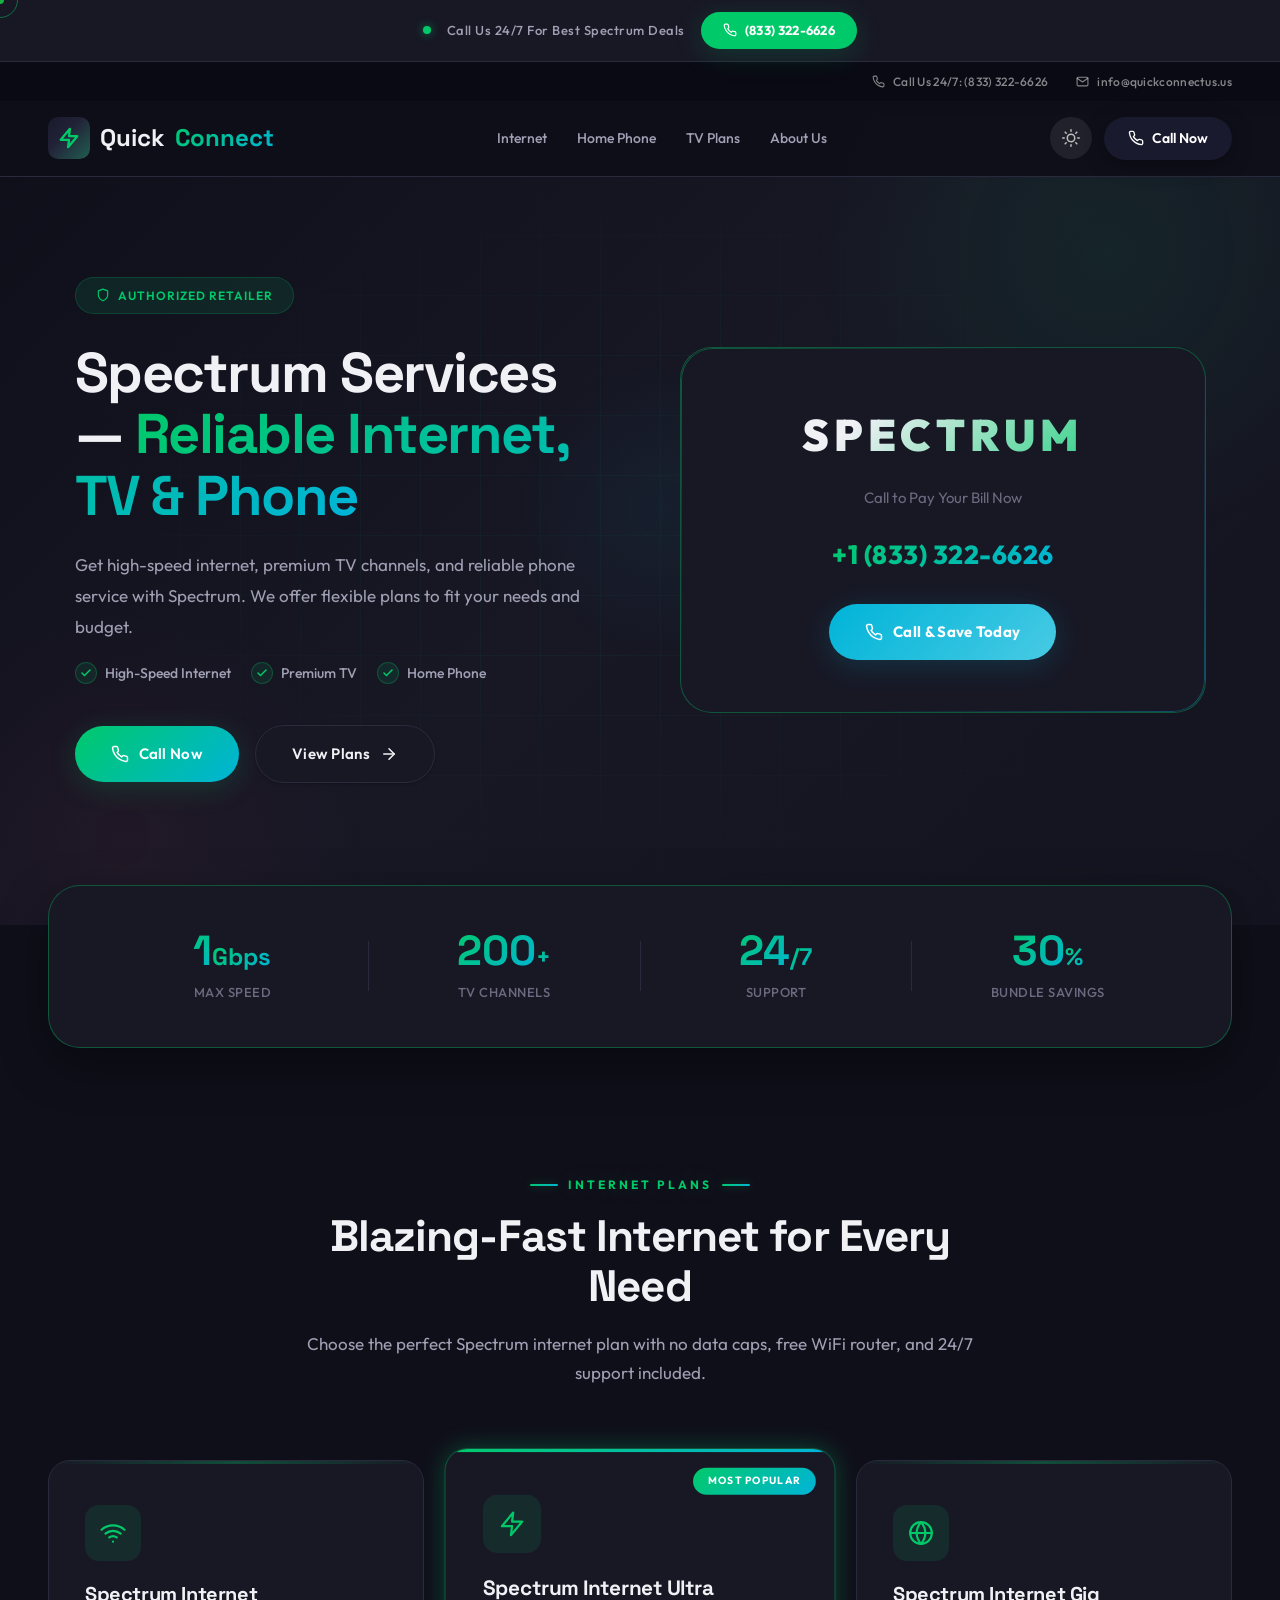
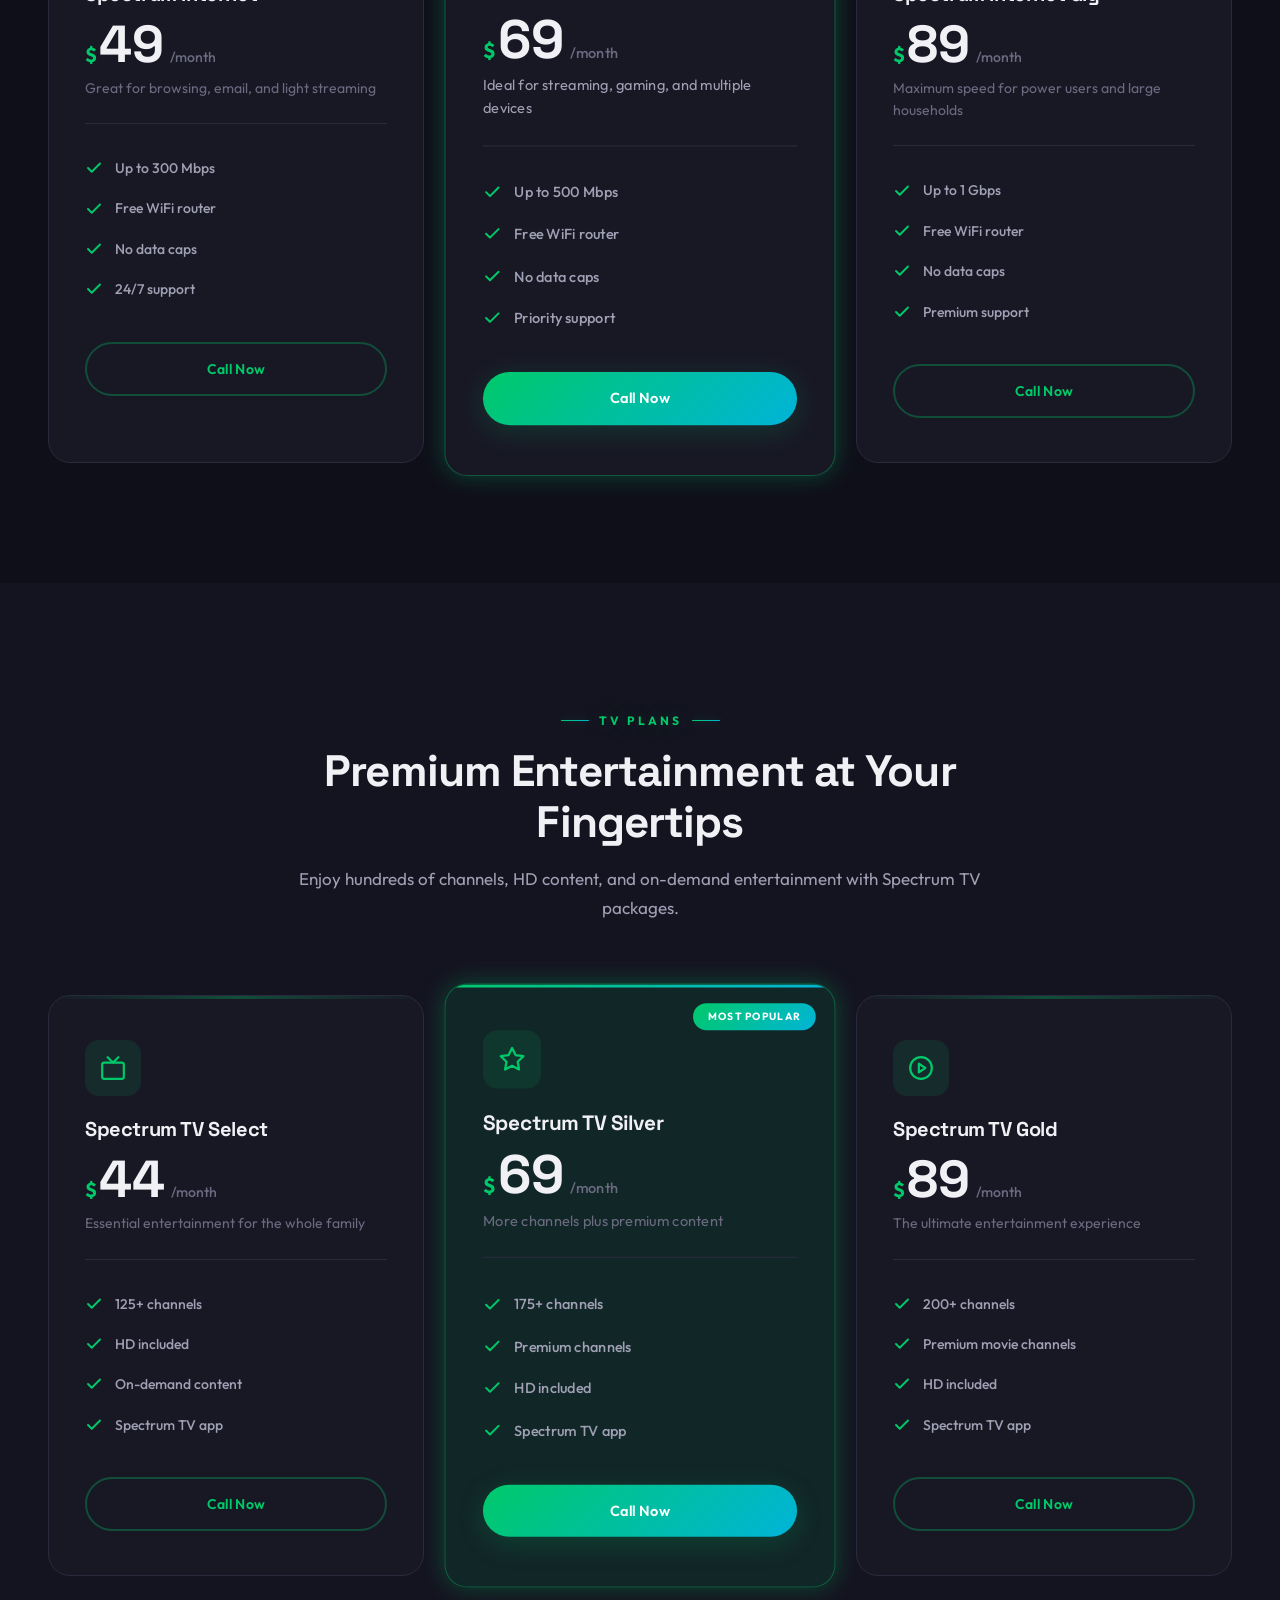
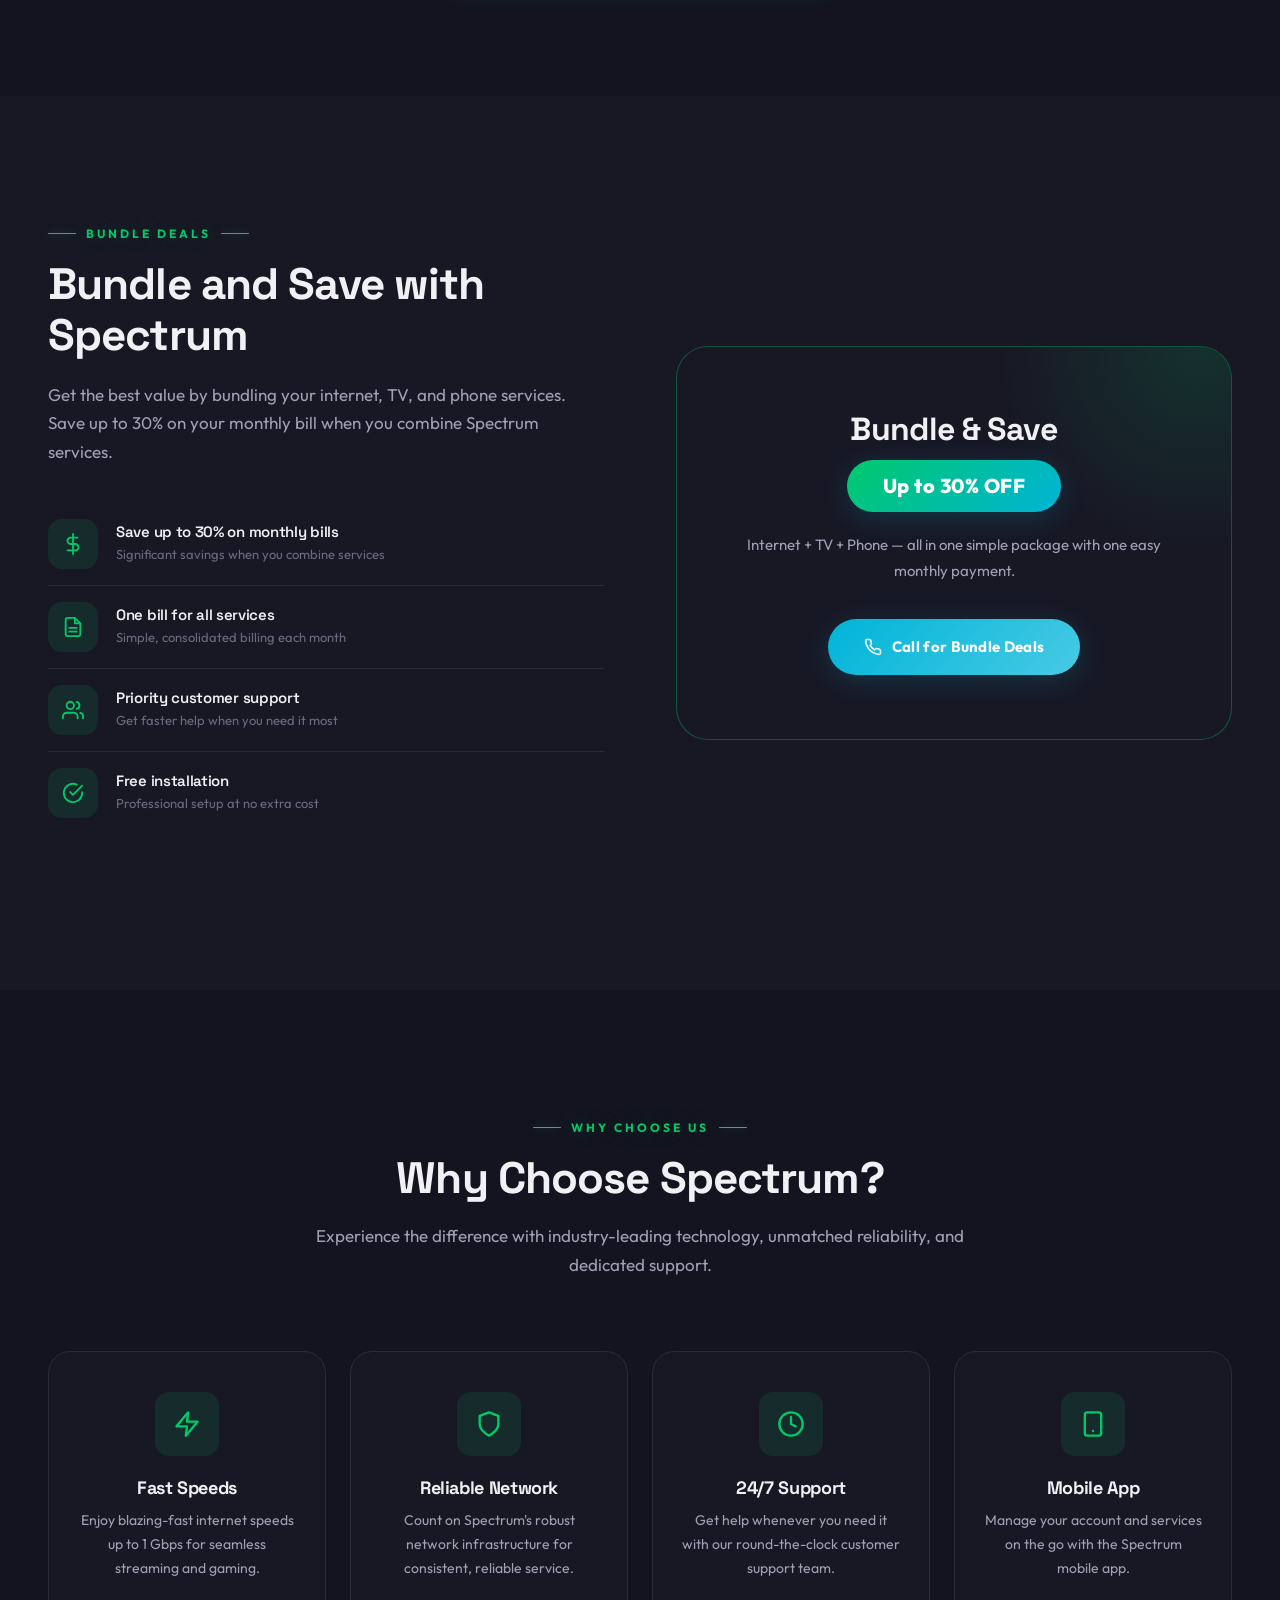
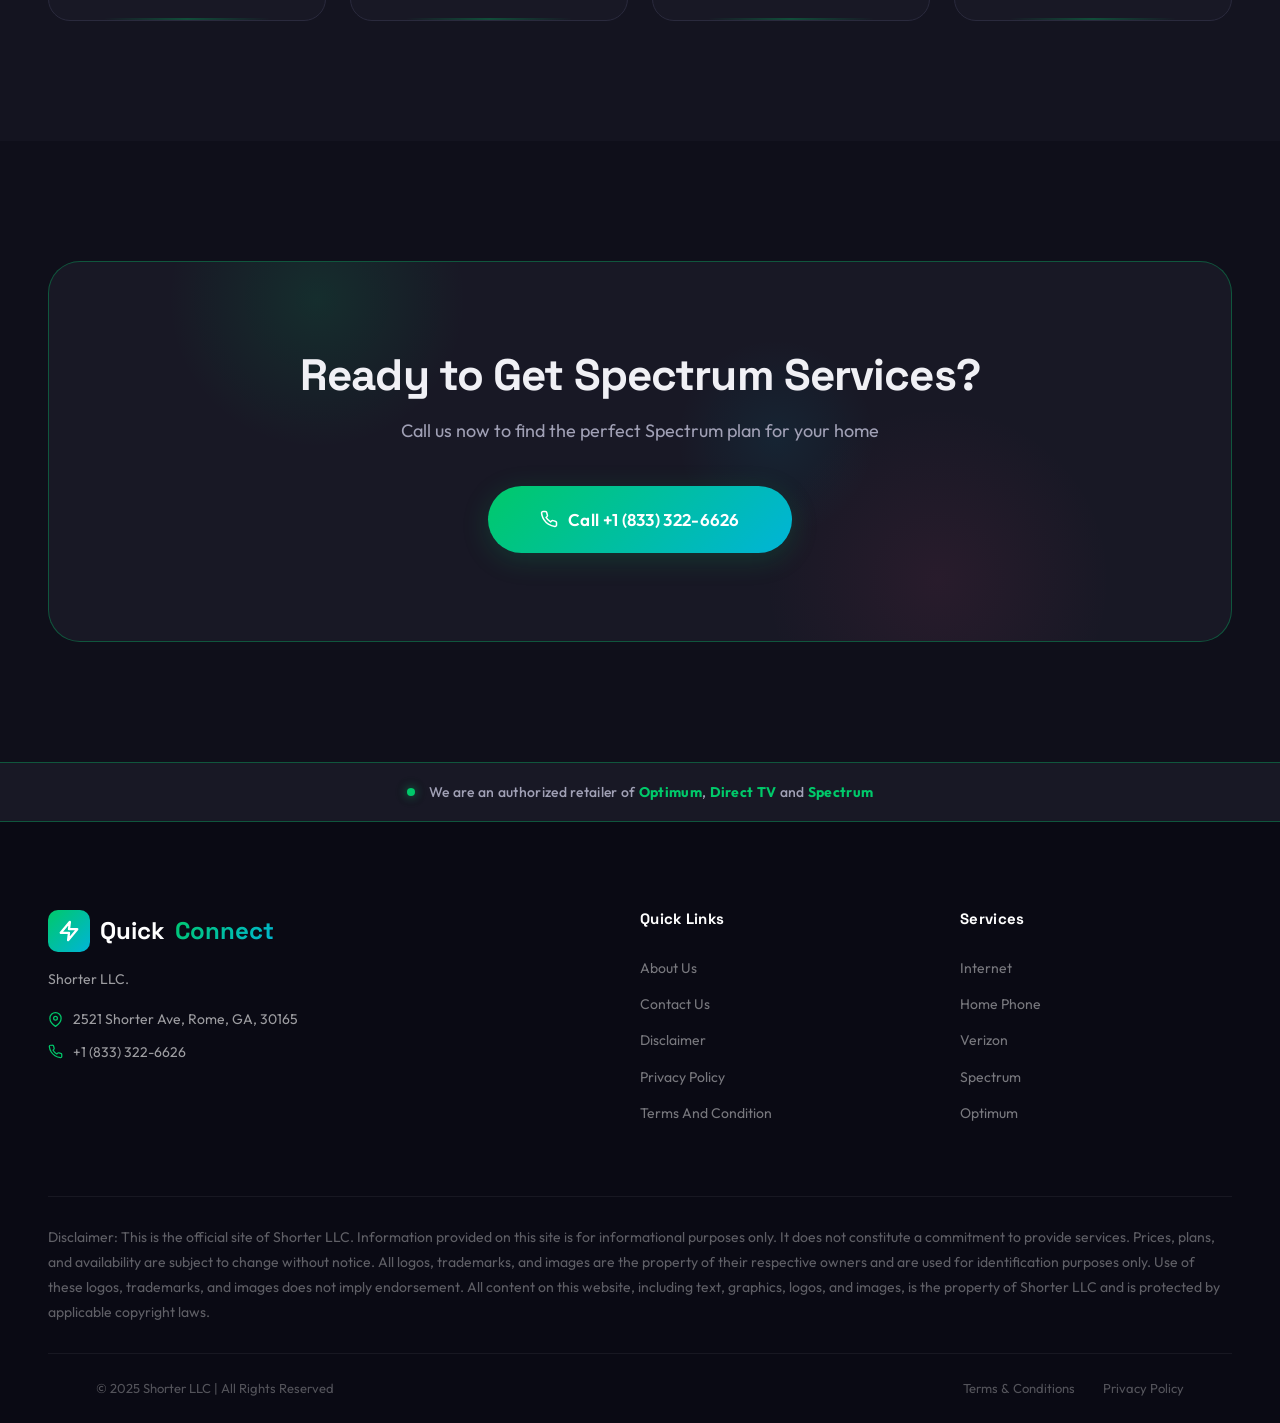
==== commit 789ff54d: "ok" ====
--- a/index.html
+++ b/index.html
@@ -9,8 +9,8 @@
     <link rel="preconnect" href="https://fonts.gstatic.com" crossorigin>
     <link href="https://fonts.googleapis.com/css2?family=Outfit:wght@400;500;600;700;800&family=Space+Grotesk:wght@400;600;700&display=swap" rel="stylesheet">
     <link rel="preload" href="spectrum.css" as="style">
-    <link rel="stylesheet" href="spectrum.css">
-    <link rel="preload" href="spectrum.js" as="script">
+    <link rel="stylesheet" href="style.css">
+    <link rel="preload" href="script.js" as="script">
     <script>
         // Prevent flash: dark mode is default
         (function() {
--- a/style.css
+++ b/style.css
@@ -0,0 +1,1989 @@
+/* ==================== CSS RESET & VARIABLES ==================== */
+*, *::before, *::after {
+    margin: 0;
+    padding: 0;
+    box-sizing: border-box;
+}
+
+:root {
+    /* Clean White Theme with Accent Pops */
+    --primary: #1a1a2e;
+    --primary-light: #2d2d44;
+    --accent: #00c96a;
+    --accent-hover: #00b35e;
+    --accent-glow: rgba(0, 201, 106, 0.2);
+    --accent-soft: rgba(0, 201, 106, 0.07);
+    --secondary: #e8457a;
+    --secondary-glow: rgba(232, 69, 122, 0.15);
+    --gold: #00b4d8;
+    --gold-light: #48cae4;
+    --gold-glow: rgba(0, 180, 216, 0.15);
+    --success: #00c96a;
+    --bg-dark: #f8f9fc;
+    --bg-body: #ffffff;
+    --bg-card: #ffffff;
+    --bg-gradient: linear-gradient(135deg, #ffffff 0%, #f0f4f8 40%, #f5f7fa 100%);
+    --bg-gradient-accent: linear-gradient(135deg, #00c96a, #00b4d8);
+    --text-primary: #1a1a2e;
+    --text-secondary: #555570;
+    --text-light: #8888a0;
+    --text-white: #ffffff;
+    --border: #e8eaf0;
+    --border-light: rgba(0, 0, 0, 0.04);
+    --shadow-sm: 0 1px 3px rgba(0, 0, 0, 0.04);
+    --shadow-md: 0 4px 16px rgba(0, 0, 0, 0.06);
+    --shadow-lg: 0 16px 48px rgba(0, 0, 0, 0.08);
+    --shadow-xl: 0 24px 64px rgba(0, 0, 0, 0.1);
+    --shadow-accent: 0 6px 28px rgba(0, 201, 106, 0.18);
+    --shadow-gold: 0 6px 28px rgba(0, 180, 216, 0.18);
+    --neon-green: 0 0 18px rgba(0, 201, 106, 0.12);
+    --neon-green-strong: 0 0 24px rgba(0, 201, 106, 0.2);
+    --neon-border: rgba(0, 201, 106, 0.18);
+    --radius-sm: 10px;
+    --radius-md: 14px;
+    --radius-lg: 22px;
+    --radius-xl: 32px;
+    --transition: transform 0.4s cubic-bezier(0.22, 1, 0.36, 1), box-shadow 0.4s cubic-bezier(0.22, 1, 0.36, 1), border-color 0.4s cubic-bezier(0.22, 1, 0.36, 1), opacity 0.4s cubic-bezier(0.22, 1, 0.36, 1);
+    --transition-fast: transform 0.2s cubic-bezier(0.22, 1, 0.36, 1), opacity 0.2s cubic-bezier(0.22, 1, 0.36, 1);
+
+    /* Light mode specific */
+    --header-bg: rgba(255, 255, 255, 0.97);
+    --header-top-bg: #1a1a2e;
+    --header-top-text: rgba(255, 255, 255, 0.65);
+    --card-bg: #ffffff;
+    --card-border: #e8eaf0;
+    --stats-bg: #ffffff;
+    --stats-border: #e8eaf0;
+    --section-alt-bg: #f6f8fb;
+    --bundle-bg: linear-gradient(135deg, #f0faf5 0%, #e8f8f0 50%, #eef9f4 100%);
+    --cta-outer-bg: #f6f8fb;
+    --toggle-bg: rgba(0, 0, 0, 0.04);
+    --toggle-icon: var(--text-secondary);
+    --hero-bg: linear-gradient(135deg, #f8fafc 0%, #eef2f7 50%, #f0f4f8 100%);
+    --section-dark-bg: #f6f8fb;
+    --footer-bg: #1a1a2e;
+}
+
+/* ==================== DARK MODE ==================== */
+[data-theme="dark"] {
+    --bg-body: #0f0f1a;
+    --bg-card: #181825;
+    --bg-dark: #0a0a14;
+    --bg-gradient: linear-gradient(135deg, #0f0f1a 0%, #181825 40%, #141420 100%);
+    --text-primary: #f0f0f5;
+    --text-secondary: #a0a0b5;
+    --text-light: #6a6a80;
+    --border: #2a2a3d;
+    --shadow-sm: 0 1px 3px rgba(0, 0, 0, 0.25);
+    --shadow-md: 0 4px 20px rgba(0, 0, 0, 0.35);
+    --shadow-lg: 0 16px 48px rgba(0, 0, 0, 0.4);
+    --shadow-xl: 0 24px 64px rgba(0, 0, 0, 0.5);
+    --neon-green: 0 0 22px rgba(0, 201, 106, 0.3);
+    --neon-green-strong: 0 0 30px rgba(0, 201, 106, 0.4);
+    --neon-border: rgba(0, 201, 106, 0.35);
+    --accent-soft: rgba(0, 201, 106, 0.1);
+
+    --header-bg: rgba(15, 15, 26, 0.96);
+    --header-top-bg: #0a0a14;
+    --header-top-text: rgba(255, 255, 255, 0.5);
+    --card-bg: #181825;
+    --card-border: #2a2a3d;
+    --stats-bg: #181825;
+    --stats-border: #2a2a3d;
+    --section-alt-bg: #0f0f1a;
+    --section-dark-bg: #141420;
+    --bundle-bg: #181825;
+    --cta-outer-bg: #0f0f1a;
+    --toggle-bg: rgba(255, 255, 255, 0.08);
+    --toggle-icon: rgba(255, 255, 255, 0.7);
+    --hero-bg: linear-gradient(135deg, #0f0f1a 0%, #181825 50%, #141420 100%);
+    --footer-bg: #0a0a14;
+}
+
+html {
+    scroll-behavior: smooth;
+    overflow-x: hidden;
+}
+
+body {
+    font-family: 'Outfit', -apple-system, BlinkMacSystemFont, sans-serif;
+    color: var(--text-primary);
+    background: var(--bg-body);
+    line-height: 1.6;
+    overflow-x: hidden;
+    -webkit-font-smoothing: antialiased;
+    -moz-osx-font-smoothing: grayscale;
+    cursor: default;
+    transition: background-color 0.4s ease, color 0.4s ease;
+}
+
+h1, h2, h3, h4, h5, h6 {
+    font-family: 'Space Grotesk', 'Outfit', sans-serif;
+    line-height: 1.15;
+    letter-spacing: -0.02em;
+}
+
+a {
+    text-decoration: none;
+    color: inherit;
+    transition: var(--transition);
+}
+
+img { max-width: 100%; display: block; }
+ul { list-style: none; }
+
+.container {
+    max-width: 1440px;
+    margin: 0 auto;
+    padding: 0 48px;
+}
+
+/* ==================== CUSTOM CURSOR ==================== */
+.cursor, .cursor-follower {
+    display: none;
+}
+
+@media (pointer: fine) {
+    .cursor {
+        display: block;
+        width: 8px;
+        height: 8px;
+        background: var(--accent);
+        border-radius: 50%;
+        position: fixed;
+        top: 0;
+        left: 0;
+        pointer-events: none;
+        z-index: 10000;
+        mix-blend-mode: difference;
+        will-change: transform;
+        transform: translate3d(0, 0, 0);
+    }
+
+    .cursor-follower {
+        display: block;
+        width: 36px;
+        height: 36px;
+        border: 1.5px solid var(--accent);
+        border-radius: 50%;
+        position: fixed;
+        top: 0;
+        left: 0;
+        pointer-events: none;
+        z-index: 9999;
+        transform: translate3d(0, 0, 0);
+        transition: width 0.3s ease, height 0.3s ease, opacity 0.3s ease;
+        opacity: 0.5;
+    }
+
+    .cursor-follower.hover {
+        width: 56px;
+        height: 56px;
+        opacity: 0.3;
+        background: var(--accent-soft);
+    }
+}
+
+/* ==================== PARTICLES CANVAS ==================== */
+.particles-canvas {
+    position: fixed;
+    top: 0;
+    left: 0;
+    width: 100%;
+    height: 100%;
+    pointer-events: none;
+    z-index: 0;
+    opacity: 0.5;
+}
+
+/* ==================== STICKY CALL BANNER ==================== */
+.call-banner {
+    background: var(--bg-card);
+    color: var(--text-primary);
+    padding: 12px 0;
+    border-bottom: 1px solid var(--border);
+    position: fixed;
+    top: 0;
+    left: 0;
+    right: 0;
+    z-index: 1000;
+    transform: translateY(-100%);
+    animation: slideDown 0.6s cubic-bezier(0.22, 1, 0.36, 1) 1s forwards;
+}
+
+@keyframes slideDown {
+    to { transform: translateY(0); }
+}
+
+.call-banner .container {
+    display: flex;
+    align-items: center;
+    justify-content: center;
+    gap: 16px;
+    flex-wrap: wrap;
+}
+
+.call-banner a svg {
+    width: 14px;
+    height: 14px;
+    flex-shrink: 0;
+}
+
+.banner-pulse {
+    width: 8px;
+    height: 8px;
+    background: var(--success);
+    border-radius: 50%;
+    animation: livePulse 2s ease-in-out infinite;
+    flex-shrink: 0;
+    box-shadow: 0 0 8px rgba(0, 201, 106, 0.5), 0 0 16px rgba(0, 201, 106, 0.2);
+}
+
+@keyframes livePulse {
+    0%, 100% { opacity: 1; transform: scale(1); }
+    50% { opacity: 0.4; transform: scale(1.6); }
+}
+
+.call-banner p {
+    font-size: 13px;
+    font-weight: 500;
+    letter-spacing: 0.5px;
+    color: var(--text-secondary);
+}
+
+.call-banner a {
+    display: inline-flex;
+    align-items: center;
+    gap: 8px;
+    background: var(--accent);
+    color: #ffffff;
+    padding: 8px 22px;
+    border-radius: 50px;
+    font-weight: 700;
+    font-size: 13px;
+    letter-spacing: 0.3px;
+    box-shadow: var(--shadow-accent);
+    transition: var(--transition);
+}
+
+.call-banner a:hover {
+    background: var(--accent-hover);
+    transform: scale(1.05);
+    box-shadow: 0 6px 20px rgba(0, 201, 106, 0.2);
+}
+
+
+
+/* ==================== HEADER / NAVBAR ==================== */
+.header {
+    background: var(--header-bg);
+    border-bottom: 1px solid var(--border);
+    position: sticky;
+    top: var(--banner-height, 0px);
+    z-index: 999;
+    transition: background 0.3s ease, box-shadow 0.3s ease;
+}
+
+.header.scrolled {
+    box-shadow: var(--shadow-md);
+    background: var(--header-bg);
+}
+
+.header-top {
+    background: var(--header-top-bg);
+    padding: 10px 0;
+}
+
+.header-top .container {
+    display: flex;
+    justify-content: flex-end;
+    align-items: center;
+}
+
+.header-top-info {
+    display: flex;
+    gap: 28px;
+    align-items: center;
+}
+
+.header-top-info a {
+    display: flex;
+    align-items: center;
+    gap: 8px;
+    font-size: 12px;
+    color: var(--header-top-text);
+    font-weight: 500;
+    letter-spacing: 0.3px;
+}
+
+.header-top-info a:hover { color: var(--accent); }
+
+.header-top-info svg {
+    width: 13px;
+    height: 13px;
+}
+
+.navbar { padding: 16px 0; }
+
+.navbar .container {
+    display: flex;
+    align-items: center;
+    justify-content: space-between;
+}
+
+.logo {
+    font-family: 'Space Grotesk', sans-serif;
+    font-size: 24px;
+    font-weight: 700;
+    color: var(--text-primary);
+    display: flex;
+    align-items: center;
+    gap: 10px;
+}
+
+.logo-icon {
+    width: 42px;
+    height: 42px;
+    background: linear-gradient(135deg, #1a1a2e, #2d2d44);
+    border-radius: var(--radius-sm);
+    display: flex;
+    align-items: center;
+    justify-content: center;
+    position: relative;
+    overflow: hidden;
+}
+
+.logo-icon::after {
+    content: '';
+    position: absolute;
+    inset: 0;
+    background: linear-gradient(135deg, transparent 40%, rgba(0, 201, 106, 0.3));
+    border-radius: inherit;
+}
+
+.logo-icon svg {
+    width: 22px;
+    height: 22px;
+    color: var(--accent);
+    position: relative;
+    z-index: 1;
+}
+
+.logo span {
+    background: var(--bg-gradient-accent);
+    -webkit-background-clip: text;
+    -webkit-text-fill-color: transparent;
+    background-clip: text;
+}
+
+.nav-links {
+    display: flex;
+    align-items: center;
+    gap: 2px;
+}
+
+.nav-links a {
+    padding: 8px 14px;
+    font-size: 14px;
+    font-weight: 500;
+    color: var(--text-secondary);
+    border-radius: var(--radius-sm);
+    transition: var(--transition-fast);
+    position: relative;
+}
+
+.nav-links a:hover,
+.nav-links a.active {
+    color: var(--accent);
+}
+
+.nav-links a.active::after {
+    content: '';
+    position: absolute;
+    bottom: 2px;
+    left: 14px;
+    right: 14px;
+    height: 2px;
+    background: var(--bg-gradient-accent);
+    border-radius: 2px;
+}
+
+.nav-right {
+    display: flex;
+    align-items: center;
+    gap: 12px;
+}
+
+.nav-cta {
+    background: var(--primary);
+    color: white;
+    padding: 10px 24px;
+    border-radius: 50px;
+    font-weight: 600;
+    display: inline-flex;
+    align-items: center;
+    gap: 8px;
+    font-size: 14px;
+    box-shadow: var(--shadow-md);
+    position: relative;
+    overflow: hidden;
+}
+
+.nav-cta::after {
+    content: '';
+    position: absolute;
+    inset: 0;
+    background: var(--bg-gradient-accent);
+    opacity: 0;
+    transition: var(--transition);
+    border-radius: inherit;
+}
+
+.nav-cta:hover::after { opacity: 1; }
+.nav-cta svg, .nav-cta span { position: relative; z-index: 1; }
+
+.nav-cta:hover {
+    transform: translateY(-2px);
+    box-shadow: var(--shadow-accent);
+}
+
+/* Theme Toggle */
+.theme-toggle {
+    width: 42px;
+    height: 42px;
+    border-radius: 50%;
+    border: none;
+    background: var(--toggle-bg);
+    cursor: pointer;
+    display: flex;
+    align-items: center;
+    justify-content: center;
+    transition: var(--transition);
+    position: relative;
+    flex-shrink: 0;
+}
+
+.theme-toggle:hover {
+    background: var(--accent-soft);
+    transform: rotate(30deg);
+}
+
+.theme-toggle svg {
+    width: 18px;
+    height: 18px;
+    color: var(--toggle-icon);
+    position: absolute;
+    transition: var(--transition);
+}
+
+.theme-toggle .icon-sun {
+    opacity: 0;
+    transform: scale(0.5) rotate(-90deg);
+}
+
+.theme-toggle .icon-moon {
+    opacity: 1;
+    transform: scale(1) rotate(0deg);
+}
+
+[data-theme="dark"] .theme-toggle .icon-sun {
+    opacity: 1;
+    transform: scale(1) rotate(0deg);
+}
+
+[data-theme="dark"] .theme-toggle .icon-moon {
+    opacity: 0;
+    transform: scale(0.5) rotate(90deg);
+}
+
+/* Mobile Menu Toggle - removed, nav hidden on mobile */
+
+/* ==================== HERO SECTION ==================== */
+.hero {
+    background: var(--hero-bg);
+    padding: 120px 0 100px;
+    position: relative;
+    overflow: hidden;
+    min-height: 90vh;
+    display: flex;
+    align-items: center;
+}
+
+.hero-bg-grid {
+    position: absolute;
+    inset: 0;
+    background-image:
+        linear-gradient(rgba(0, 201, 106, 0.04) 1px, transparent 1px),
+        linear-gradient(90deg, rgba(0, 201, 106, 0.04) 1px, transparent 1px);
+    background-size: 60px 60px;
+    mask-image: radial-gradient(ellipse at center, black 30%, transparent 70%);
+    -webkit-mask-image: radial-gradient(ellipse at center, black 30%, transparent 70%);
+}
+
+.hero-glow {
+    position: absolute;
+    border-radius: 50%;
+    pointer-events: none;
+    transform: translate3d(0, 0, 0);
+}
+
+.hero-glow-1 {
+    top: -20%;
+    right: -10%;
+    width: 600px;
+    height: 600px;
+    background: radial-gradient(circle, rgba(0, 201, 106, 0.08) 0%, transparent 70%);
+}
+
+.hero-glow-2 {
+    bottom: -20%;
+    left: -10%;
+    width: 500px;
+    height: 500px;
+    background: radial-gradient(circle, rgba(232, 69, 122, 0.05) 0%, transparent 70%);
+}
+
+.hero-glow-3 {
+    top: 30%;
+    left: 40%;
+    width: 300px;
+    height: 300px;
+    background: radial-gradient(circle, rgba(0, 180, 216, 0.05) 0%, transparent 70%);
+}
+
+
+.hero .container {
+    display: flex;
+    align-items: center;
+    justify-content: space-between;
+    gap: 80px;
+    position: relative;
+    z-index: 1;
+}
+
+.hero-content {
+    flex: 1;
+    max-width: 680px;
+}
+
+.hero-badge {
+    display: inline-flex;
+    align-items: center;
+    gap: 8px;
+    background: var(--accent-soft);
+    border: 1px solid rgba(0, 201, 106, 0.2);
+    padding: 8px 20px;
+    border-radius: 50px;
+    font-size: 12px;
+    font-weight: 600;
+    color: var(--accent);
+    margin-bottom: 28px;
+    letter-spacing: 1px;
+    text-transform: uppercase;
+}
+
+.hero-badge svg { width: 14px; height: 14px; }
+
+.hero h1 {
+    font-size: 56px;
+    font-weight: 800;
+    color: var(--text-primary);
+    margin-bottom: 24px;
+    letter-spacing: -1.5px;
+    line-height: 1.1;
+}
+
+.hero h1 .highlight {
+    background: var(--bg-gradient-accent);
+    -webkit-background-clip: text;
+    -webkit-text-fill-color: transparent;
+    background-clip: text;
+}
+
+.hero-subtitle {
+    font-size: 17px;
+    color: var(--text-secondary);
+    margin-bottom: 20px;
+    line-height: 1.8;
+    font-weight: 400;
+}
+
+.hero-features {
+    display: flex;
+    gap: 20px;
+    margin-bottom: 40px;
+    flex-wrap: wrap;
+}
+
+.hero-feature {
+    display: flex;
+    align-items: center;
+    gap: 8px;
+    color: var(--text-secondary);
+    font-size: 14px;
+    font-weight: 500;
+}
+
+.hero-feature .check {
+    width: 22px;
+    height: 22px;
+    background: var(--accent-soft);
+    border: 1.5px solid rgba(0, 201, 106, 0.25);
+    border-radius: 50%;
+    display: flex;
+    align-items: center;
+    justify-content: center;
+}
+
+.hero-feature .check svg {
+    width: 12px;
+    height: 12px;
+    color: var(--accent);
+}
+
+.hero-actions {
+    display: flex;
+    gap: 16px;
+    align-items: center;
+}
+
+/* ==================== BUTTONS ==================== */
+.btn {
+    display: inline-flex;
+    align-items: center;
+    justify-content: center;
+    gap: 10px;
+    padding: 16px 36px;
+    border-radius: 50px;
+    font-size: 15px;
+    font-weight: 600;
+    cursor: pointer;
+    border: none;
+    transition: var(--transition);
+    font-family: inherit;
+    position: relative;
+    overflow: hidden;
+    letter-spacing: 0.3px;
+}
+
+.btn-shine {
+    position: absolute;
+    top: 0;
+    left: -100%;
+    width: 100%;
+    height: 100%;
+    background: linear-gradient(90deg, transparent, rgba(255,255,255,0.2), transparent);
+    transition: none;
+}
+
+.btn:hover .btn-shine {
+    animation: btnShine 0.6s ease forwards;
+}
+
+@keyframes btnShine {
+    to { left: 100%; }
+}
+
+.btn-primary {
+    background: var(--bg-gradient-accent);
+    color: #ffffff;
+    box-shadow: var(--shadow-accent);
+}
+
+.btn-primary:hover {
+    transform: translateY(-3px);
+    box-shadow: 0 8px 28px rgba(0, 201, 106, 0.3), 0 0 40px rgba(0, 201, 106, 0.15);
+}
+
+.btn-glass {
+    background: var(--bg-card);
+    color: var(--text-primary);
+    border: 1px solid var(--border);
+    box-shadow: var(--shadow-sm);
+}
+
+.btn-glass:hover {
+    background: var(--bg-card);
+    border-color: var(--accent);
+    transform: translateY(-3px);
+    box-shadow: var(--neon-green);
+}
+
+.btn-outline {
+    background: transparent;
+    color: var(--accent);
+    border: 2px solid rgba(0, 201, 106, 0.3);
+}
+
+.btn-outline:hover {
+    background: var(--bg-gradient-accent);
+    color: white;
+    border-color: transparent;
+    transform: translateY(-3px);
+    box-shadow: var(--shadow-accent);
+}
+
+.btn-gold {
+    background: linear-gradient(135deg, var(--gold), var(--gold-light));
+    color: #ffffff;
+    font-weight: 700;
+    box-shadow: var(--shadow-gold);
+}
+
+.btn-gold:hover {
+    transform: translateY(-3px);
+    box-shadow: 0 8px 28px rgba(0, 229, 255, 0.25);
+}
+
+.btn svg { width: 18px; height: 18px; }
+
+/* ==================== HERO VISUAL ==================== */
+.hero-visual {
+    flex: 1;
+    max-width: 540px;
+    display: flex;
+    align-items: center;
+    justify-content: center;
+}
+
+.hero-card {
+    background: var(--bg-card);
+    border: 1px solid var(--neon-border);
+    border-radius: var(--radius-xl);
+    padding: 52px 44px;
+    text-align: center;
+    width: 100%;
+    position: relative;
+    overflow: hidden;
+    transform: translate3d(0, 0, 0);
+}
+
+.hero-card-border {
+    position: absolute;
+    inset: 0;
+    border-radius: inherit;
+    padding: 1px;
+    background: linear-gradient(135deg, rgba(0, 201, 106, 0.4), transparent 40%, transparent 60%, rgba(0, 180, 216, 0.4));
+    -webkit-mask: linear-gradient(#fff 0 0) content-box, linear-gradient(#fff 0 0);
+    mask: linear-gradient(#fff 0 0) content-box, linear-gradient(#fff 0 0);
+    -webkit-mask-composite: xor;
+    mask-composite: exclude;
+    pointer-events: none;
+}
+
+.hero-card .spectrum-logo-text {
+    font-size: 44px;
+    font-weight: 900;
+    letter-spacing: 5px;
+    background: linear-gradient(135deg, var(--text-primary) 30%, var(--accent));
+    -webkit-background-clip: text;
+    -webkit-text-fill-color: transparent;
+    background-clip: text;
+    margin-bottom: 16px;
+}
+
+.hero-card p {
+    font-size: 15px;
+    color: var(--text-light);
+    margin-bottom: 24px;
+    font-weight: 400;
+}
+
+.hero-card .phone-display {
+    font-size: 26px;
+    font-weight: 800;
+    margin-bottom: 28px;
+    letter-spacing: 0.5px;
+}
+
+.hero-card .phone-display a {
+    background: var(--bg-gradient-accent);
+    -webkit-background-clip: text;
+    -webkit-text-fill-color: transparent;
+    background-clip: text;
+}
+
+.hero-card .phone-display a:hover { opacity: 0.8; }
+
+/* ==================== STATS BAR ==================== */
+.stats-bar {
+    background: transparent;
+    padding: 0;
+    position: relative;
+    z-index: 2;
+    margin-top: -40px;
+}
+
+.stats-grid {
+    display: flex;
+    align-items: center;
+    justify-content: center;
+    gap: 0;
+    background: var(--stats-bg);
+    border-radius: var(--radius-xl);
+    box-shadow: var(--shadow-lg);
+    padding: 36px 48px;
+    border: 1px solid var(--neon-border);
+}
+
+.stat-item {
+    flex: 1;
+    text-align: center;
+    padding: 8px 20px;
+}
+
+.stat-number {
+    font-family: 'Space Grotesk', sans-serif;
+    font-size: 42px;
+    font-weight: 800;
+    background: var(--bg-gradient-accent);
+    -webkit-background-clip: text;
+    -webkit-text-fill-color: transparent;
+    background-clip: text;
+    line-height: 1;
+}
+
+.stat-suffix {
+    font-family: 'Space Grotesk', sans-serif;
+    font-size: 24px;
+    font-weight: 700;
+    background: var(--bg-gradient-accent);
+    -webkit-background-clip: text;
+    -webkit-text-fill-color: transparent;
+    background-clip: text;
+}
+
+.stat-label {
+    display: block;
+    font-size: 13px;
+    color: var(--text-light);
+    font-weight: 500;
+    margin-top: 6px;
+    letter-spacing: 0.5px;
+    text-transform: uppercase;
+}
+
+.stat-divider {
+    width: 1px;
+    height: 50px;
+    background: var(--border);
+    flex-shrink: 0;
+}
+
+/* ==================== SECTION STYLES ==================== */
+.section {
+    padding: 120px 0;
+    position: relative;
+}
+
+.section-dark {
+    background: var(--section-dark-bg);
+    color: var(--text-primary);
+}
+
+.section-header {
+    text-align: center;
+    max-width: 720px;
+    margin: 0 auto 72px;
+}
+
+.section-label {
+    display: inline-flex;
+    align-items: center;
+    gap: 10px;
+    font-size: 12px;
+    font-weight: 700;
+    color: var(--accent);
+    text-transform: uppercase;
+    letter-spacing: 3px;
+    margin-bottom: 16px;
+    text-shadow: 0 0 20px rgba(0, 201, 106, 0.3);
+}
+
+.section-label::before,
+.section-label::after {
+    content: '';
+    width: 28px;
+    height: 1.5px;
+    background: var(--bg-gradient-accent);
+    border-radius: 2px;
+    box-shadow: 0 0 8px rgba(0, 201, 106, 0.4);
+}
+
+.section-header h2 {
+    font-size: 44px;
+    font-weight: 800;
+    color: var(--text-primary);
+    margin-bottom: 18px;
+}
+
+.section-dark .section-header h2 { color: var(--text-primary); }
+
+.section-header p {
+    font-size: 17px;
+    color: var(--text-secondary);
+    line-height: 1.7;
+}
+
+.section-dark .section-header p { color: var(--text-secondary); }
+
+/* ==================== PLAN CARDS ==================== */
+.plans-grid {
+    display: grid;
+    grid-template-columns: repeat(3, 1fr);
+    gap: 28px;
+    align-items: stretch;
+}
+
+.plan-card {
+    background: var(--card-bg);
+    border: 1px solid var(--card-border);
+    border-radius: var(--radius-lg);
+    padding: 44px 36px;
+    position: relative;
+    transition: var(--transition);
+    overflow: hidden;
+}
+
+.plan-card-bg {
+    position: absolute;
+    top: 0;
+    left: 0;
+    right: 0;
+    height: 0;
+    background: linear-gradient(135deg, rgba(0, 201, 106, 0.03), rgba(0, 180, 216, 0.03));
+    transition: height 0.5s cubic-bezier(0.22, 1, 0.36, 1);
+}
+
+.plan-card:hover .plan-card-bg { height: 100%; }
+
+.plan-card::before {
+    content: '';
+    position: absolute;
+    top: 0;
+    left: 0;
+    right: 0;
+    height: 3px;
+    background: linear-gradient(90deg, transparent, rgba(0, 201, 106, 0.3), transparent);
+    transition: var(--transition);
+}
+
+.plan-card:hover {
+    transform: translateY(-10px);
+    box-shadow: var(--neon-green-strong);
+    border-color: var(--neon-border);
+}
+
+.plan-card:hover::before {
+    background: var(--bg-gradient-accent);
+}
+
+.plan-card.featured {
+    border-color: var(--neon-border);
+    background: var(--bg-card);
+    color: var(--text-primary);
+    transform: scale(1.04);
+    box-shadow: var(--neon-green);
+}
+
+.plan-card.featured::before {
+    background: var(--bg-gradient-accent);
+    height: 3px;
+}
+
+.plan-card.featured:hover {
+    transform: scale(1.04) translateY(-10px);
+}
+
+.plan-card.featured .plan-name,
+.plan-card.featured .plan-price .amount { color: var(--text-primary); }
+
+.plan-card.featured .plan-desc,
+.plan-card.featured .plan-features li { color: var(--text-secondary); }
+
+.plan-card.featured .plan-features li svg { color: var(--accent); }
+
+.plan-card.featured .plan-desc { border-bottom-color: var(--border); }
+
+/* Section-dark cards — white cards on light grey bg */
+.dark-cards .plan-card {
+    background: var(--bg-card);
+    border-color: var(--border);
+}
+
+.dark-cards .plan-card .plan-name,
+.dark-cards .plan-card .plan-price .amount { color: var(--text-primary); }
+
+.dark-cards .plan-card .plan-desc { color: var(--text-light); border-bottom-color: var(--border); }
+.dark-cards .plan-card .plan-features li { color: var(--text-secondary); }
+.dark-cards .plan-card .plan-features li svg { color: var(--accent); }
+
+.dark-cards .plan-card:hover {
+    background: var(--bg-card);
+    border-color: var(--neon-border);
+    box-shadow: var(--neon-green-strong);
+}
+
+.dark-cards .plan-card.featured {
+    background: var(--accent-soft);
+    border-color: var(--neon-border);
+    box-shadow: var(--neon-green);
+}
+
+.plan-badge {
+    position: absolute;
+    top: 18px;
+    right: 18px;
+    background: var(--bg-gradient-accent);
+    color: white;
+    font-size: 10px;
+    font-weight: 700;
+    padding: 5px 14px;
+    border-radius: 50px;
+    text-transform: uppercase;
+    letter-spacing: 1px;
+}
+
+.plan-icon {
+    width: 56px;
+    height: 56px;
+    background: var(--accent-soft);
+    border-radius: var(--radius-md);
+    display: flex;
+    align-items: center;
+    justify-content: center;
+    margin-bottom: 22px;
+    position: relative;
+}
+
+.plan-icon svg {
+    width: 26px;
+    height: 26px;
+    color: var(--accent);
+}
+
+.plan-name {
+    font-size: 20px;
+    font-weight: 700;
+    margin-bottom: 12px;
+    color: var(--text-primary);
+    position: relative;
+}
+
+.plan-price {
+    display: flex;
+    align-items: baseline;
+    gap: 2px;
+    margin-bottom: 6px;
+    position: relative;
+}
+
+.plan-price .currency {
+    font-size: 20px;
+    font-weight: 700;
+    color: var(--accent);
+}
+
+.plan-price .amount {
+    font-family: 'Space Grotesk', sans-serif;
+    font-size: 52px;
+    font-weight: 800;
+    color: var(--text-primary);
+    line-height: 1;
+}
+
+.plan-price .period {
+    font-size: 14px;
+    color: var(--text-light);
+    font-weight: 500;
+    margin-left: 4px;
+}
+
+.plan-desc {
+    font-size: 14px;
+    color: var(--text-light);
+    margin-bottom: 24px;
+    padding-bottom: 24px;
+    border-bottom: 1px solid var(--border);
+    position: relative;
+}
+
+.plan-features {
+    margin-bottom: 32px;
+    position: relative;
+}
+
+.plan-features li {
+    display: flex;
+    align-items: center;
+    gap: 12px;
+    padding: 9px 0;
+    font-size: 14px;
+    color: var(--text-secondary);
+    font-weight: 500;
+}
+
+.plan-features li svg {
+    width: 18px;
+    height: 18px;
+    color: var(--success);
+    flex-shrink: 0;
+}
+
+.plan-card .btn {
+    width: 100%;
+    padding: 14px 24px;
+    font-size: 14px;
+    position: relative;
+}
+
+/* ==================== BUNDLE SECTION ==================== */
+.bundle-section {
+    background: var(--bundle-bg);
+    position: relative;
+    overflow: hidden;
+}
+
+.bundle-grid {
+    display: grid;
+    grid-template-columns: 1fr 1fr;
+    gap: 72px;
+    align-items: center;
+}
+
+.bundle-content h2 {
+    font-size: 44px;
+    font-weight: 800;
+    margin-bottom: 20px;
+}
+
+.bundle-content p {
+    font-size: 17px;
+    color: var(--text-secondary);
+    margin-bottom: 36px;
+    line-height: 1.7;
+}
+
+.bundle-benefits { margin-bottom: 36px; }
+
+.bundle-benefit {
+    display: flex;
+    align-items: center;
+    gap: 18px;
+    padding: 16px 0;
+    border-bottom: 1px solid var(--border);
+    transition: var(--transition);
+}
+
+.bundle-benefit:last-child { border-bottom: none; }
+
+.bundle-benefit:hover { padding-left: 8px; }
+
+.bundle-benefit-icon {
+    width: 50px;
+    height: 50px;
+    background: var(--accent-soft);
+    border-radius: var(--radius-md);
+    display: flex;
+    align-items: center;
+    justify-content: center;
+    flex-shrink: 0;
+    transition: var(--transition);
+}
+
+.bundle-benefit:hover .bundle-benefit-icon {
+    background: var(--bg-gradient-accent);
+}
+
+.bundle-benefit:hover .bundle-benefit-icon svg { color: white; }
+
+.bundle-benefit-icon svg {
+    width: 22px;
+    height: 22px;
+    color: var(--accent);
+    transition: var(--transition);
+}
+
+.bundle-benefit-text h4 {
+    font-size: 15px;
+    font-weight: 600;
+    margin-bottom: 3px;
+}
+
+.bundle-benefit-text p {
+    font-size: 13px;
+    color: var(--text-light);
+    margin-bottom: 0;
+}
+
+.bundle-visual {
+    background: var(--bundle-bg);
+    border: 1px solid var(--neon-border);
+    border-radius: var(--radius-xl);
+    padding: 64px 48px;
+    text-align: center;
+    position: relative;
+    overflow: hidden;
+}
+
+.bundle-visual-glow {
+    position: absolute;
+    top: -50%;
+    right: -30%;
+    width: 400px;
+    height: 400px;
+    background: radial-gradient(circle, rgba(0, 201, 106, 0.14) 0%, transparent 70%);
+    border-radius: 50%;
+}
+
+.bundle-visual h3 {
+    font-size: 32px;
+    font-weight: 800;
+    color: var(--text-primary);
+    margin-bottom: 12px;
+    position: relative;
+}
+
+.bundle-visual .save-badge {
+    display: inline-block;
+    background: linear-gradient(135deg, var(--accent), var(--gold));
+    color: #ffffff;
+    font-size: 20px;
+    font-weight: 800;
+    padding: 10px 36px;
+    border-radius: 50px;
+    margin-bottom: 20px;
+    position: relative;
+    letter-spacing: 0.5px;
+    box-shadow: var(--shadow-gold);
+}
+
+.bundle-visual p {
+    font-size: 15px;
+    color: var(--text-secondary);
+    margin-bottom: 36px;
+    position: relative;
+    line-height: 1.7;
+}
+
+.bundle-visual .btn { position: relative; }
+
+/* ==================== WHY CHOOSE SECTION ==================== */
+.features-grid {
+    display: grid;
+    grid-template-columns: repeat(4, 1fr);
+    gap: 24px;
+}
+
+.feature-card {
+    background: var(--bg-card);
+    border: 1px solid var(--border);
+    border-radius: var(--radius-lg);
+    padding: 40px 28px;
+    text-align: center;
+    transition: var(--transition);
+    position: relative;
+    overflow: hidden;
+}
+
+.feature-card::before {
+    content: '';
+    position: absolute;
+    bottom: 0;
+    left: 20%;
+    right: 20%;
+    height: 2px;
+    background: linear-gradient(90deg, transparent, rgba(0, 201, 106, 0.3), transparent);
+    transition: var(--transition);
+}
+
+.feature-card:hover::before {
+    left: 5%;
+    right: 5%;
+    background: linear-gradient(90deg, transparent, rgba(0, 201, 106, 0.6), transparent);
+}
+
+.feature-card-border {
+    position: absolute;
+    inset: 0;
+    border-radius: inherit;
+    padding: 1px;
+    background: linear-gradient(135deg, transparent, transparent);
+    -webkit-mask: linear-gradient(#fff 0 0) content-box, linear-gradient(#fff 0 0);
+    mask: linear-gradient(#fff 0 0) content-box, linear-gradient(#fff 0 0);
+    -webkit-mask-composite: xor;
+    mask-composite: exclude;
+    pointer-events: none;
+    transition: var(--transition);
+}
+
+.feature-card:hover .feature-card-border {
+    background: linear-gradient(135deg, rgba(0, 201, 106, 0.3), transparent 50%, rgba(0, 180, 216, 0.3));
+}
+
+.feature-card:hover {
+    background: var(--bg-card);
+    transform: translateY(-8px);
+    box-shadow: var(--neon-green-strong);
+    border-color: var(--neon-border);
+}
+
+.feature-icon {
+    width: 64px;
+    height: 64px;
+    background: var(--accent-soft);
+    border-radius: var(--radius-md);
+    display: flex;
+    align-items: center;
+    justify-content: center;
+    margin: 0 auto 22px;
+    transition: var(--transition);
+}
+
+.feature-card:hover .feature-icon {
+    background: var(--bg-gradient-accent);
+    box-shadow: 0 0 16px rgba(0, 201, 106, 0.25);
+}
+
+.feature-card:hover .feature-icon svg { color: white; }
+
+.feature-icon svg {
+    width: 28px;
+    height: 28px;
+    color: var(--accent);
+    transition: var(--transition);
+}
+
+.feature-card h3 {
+    font-size: 18px;
+    font-weight: 700;
+    color: var(--text-primary);
+    margin-bottom: 10px;
+}
+
+.feature-card p {
+    font-size: 14px;
+    color: var(--text-secondary);
+    line-height: 1.7;
+}
+
+/* ==================== CTA SECTION ==================== */
+.cta-section {
+    background: var(--cta-outer-bg);
+    padding: 120px 0;
+}
+
+.cta-box {
+    background: var(--bg-card);
+    border: 1px solid var(--neon-border);
+    border-radius: var(--radius-xl);
+    padding: 88px 60px;
+    text-align: center;
+    position: relative;
+    overflow: hidden;
+}
+
+.cta-orbs > div {
+    position: absolute;
+    border-radius: 50%;
+    pointer-events: none;
+}
+
+.cta-orb-1 {
+    top: -30%;
+    left: 10%;
+    width: 300px;
+    height: 300px;
+    background: radial-gradient(circle, rgba(0, 201, 106, 0.12) 0%, transparent 70%);
+}
+
+.cta-orb-2 {
+    bottom: -30%;
+    right: 10%;
+    width: 350px;
+    height: 350px;
+    background: radial-gradient(circle, rgba(232, 69, 122, 0.08) 0%, transparent 70%);
+}
+
+.cta-orb-3 {
+    top: 20%;
+    right: 30%;
+    width: 200px;
+    height: 200px;
+    background: radial-gradient(circle, rgba(0, 180, 216, 0.08) 0%, transparent 70%);
+}
+
+.cta-box h2 {
+    font-size: 44px;
+    font-weight: 800;
+    color: var(--text-primary);
+    margin-bottom: 16px;
+    position: relative;
+}
+
+.cta-box p {
+    font-size: 18px;
+    color: var(--text-secondary);
+    margin-bottom: 40px;
+    position: relative;
+}
+
+.cta-box .btn {
+    position: relative;
+    font-size: 17px;
+    padding: 20px 52px;
+}
+
+/* ==================== AUTHORIZED RETAILER BANNER ==================== */
+.retailer-banner {
+    background: var(--bg-card);
+    border-top: 1px solid var(--neon-border);
+    border-bottom: 1px solid var(--neon-border);
+    padding: 18px 0;
+    text-align: center;
+}
+
+.retailer-banner .container {
+    display: flex;
+    align-items: center;
+    justify-content: center;
+    gap: 14px;
+}
+
+.retailer-banner p {
+    font-size: 14px;
+    font-weight: 500;
+    color: var(--text-secondary);
+    letter-spacing: 0.3px;
+}
+
+.retailer-banner p strong {
+    color: var(--accent);
+    font-weight: 700;
+}
+
+/* ==================== FOOTER ==================== */
+.footer {
+    background: var(--footer-bg);
+    color: rgba(255, 255, 255, 0.6);
+    padding: 88px 0 0;
+}
+
+.footer-grid {
+    display: grid;
+    grid-template-columns: 2fr 1fr 1fr;
+    gap: 48px;
+    margin-bottom: 64px;
+}
+
+.footer h4 {
+    font-size: 15px;
+    font-weight: 700;
+    color: white;
+    margin-bottom: 22px;
+    letter-spacing: 0.3px;
+}
+
+.footer .logo {
+    color: #ffffff;
+}
+
+.footer .logo-icon {
+    background: linear-gradient(135deg, var(--accent), var(--gold));
+}
+
+.footer .logo-icon::after {
+    background: none;
+}
+
+.footer .logo-icon svg {
+    color: #ffffff;
+}
+
+.footer-brand p {
+    font-size: 14px;
+    line-height: 1.7;
+    margin-bottom: 16px;
+}
+
+.footer-contact-item {
+    display: flex;
+    align-items: center;
+    gap: 10px;
+    margin-bottom: 10px;
+    font-size: 14px;
+}
+
+.footer-contact-item svg {
+    width: 15px;
+    height: 15px;
+    color: var(--accent);
+    flex-shrink: 0;
+}
+
+.footer-contact-item a:hover { color: var(--accent); }
+
+.footer-links a {
+    display: block;
+    padding: 7px 0;
+    font-size: 14px;
+    color: rgba(255, 255, 255, 0.45);
+    transition: var(--transition-fast);
+}
+
+.footer-links a:hover {
+    color: var(--accent);
+    transform: translateX(4px);
+}
+
+.footer-disclaimer {
+    border-top: 1px solid rgba(255, 255, 255, 0.06);
+    padding: 28px 0;
+    margin-top: 20px;
+}
+
+.footer-disclaimer p {
+    font-size: 14px;
+    color: rgba(255, 255, 255, 0.35);
+    line-height: 1.8;
+    word-break: break-word;
+}
+
+.footer-bottom {
+    border-top: 1px solid rgba(255, 255, 255, 0.06);
+    padding: 24px 0;
+}
+
+.footer-bottom .container {
+    display: flex;
+    justify-content: space-between;
+    align-items: center;
+}
+
+.footer-bottom p {
+    font-size: 13px;
+    color: rgba(255, 255, 255, 0.3);
+}
+
+.footer-bottom-links {
+    display: flex;
+    gap: 28px;
+}
+
+.footer-bottom-links a {
+    font-size: 13px;
+    color: rgba(255, 255, 255, 0.3);
+}
+
+.footer-bottom-links a:hover { color: var(--accent); }
+
+/* ==================== ANIMATIONS ==================== */
+
+/* ==================== RESPONSIVE ==================== */
+
+/* ---- Tablet Landscape (1024px) ---- */
+@media (max-width: 1024px) {
+    .container { padding: 0 24px; }
+
+    /* Banner */
+    .call-banner { padding: 10px 0; }
+    .call-banner .container { gap: 12px; }
+    .call-banner p { font-size: 12px; }
+    .call-banner a { padding: 7px 18px; font-size: 12px; }
+
+    /* Header */
+    .nav-links a { padding: 8px 10px; font-size: 13px; }
+    .nav-cta { padding: 8px 18px; font-size: 13px; }
+
+    /* Hero */
+    .hero { min-height: auto; padding: 100px 0 80px; }
+    .hero .container { gap: 48px; }
+    .hero-content { max-width: 520px; }
+    .hero h1 { font-size: 42px; }
+    .hero-subtitle { font-size: 16px; }
+    .hero-card { padding: 44px 36px; }
+
+    /* Stats */
+    .stats-grid { flex-wrap: wrap; gap: 20px; padding: 32px 36px; }
+    .stat-divider { display: none; }
+    .stat-item { flex: 0 0 40%; }
+
+    /* Sections */
+    .section { padding: 96px 0; }
+    .section-header { margin-bottom: 56px; }
+    .section-header h2 { font-size: 36px; }
+
+    /* Plans */
+    .plans-grid { grid-template-columns: repeat(2, 1fr); gap: 24px; }
+    .plan-card { padding: 36px 28px; }
+
+    /* Features */
+    .features-grid { grid-template-columns: repeat(2, 1fr); gap: 20px; }
+    .feature-card { padding: 32px 24px; }
+
+    /* Bundle */
+    .bundle-grid { grid-template-columns: 1fr; gap: 48px; }
+    .bundle-content h2 { font-size: 36px; }
+    .bundle-visual { padding: 48px 36px; }
+
+    /* CTA */
+    .cta-section { padding: 96px 0; }
+    .cta-box { padding: 72px 48px; }
+    .cta-box h2 { font-size: 36px; }
+
+    /* Footer */
+    .footer-grid { grid-template-columns: 2fr 1fr 1fr; gap: 36px; }
+}
+
+/* ---- Tablet Portrait (768px) ---- */
+@media (max-width: 768px) {
+    .container { padding: 0 20px; }
+
+    /* Banner */
+    .call-banner { padding: 8px 0; }
+    .call-banner .container {
+        gap: 10px;
+        position: relative;
+        padding-right: 44px;
+    }
+    .call-banner p { font-size: 11px; letter-spacing: 0.3px; white-space: nowrap; }
+    .call-banner a { padding: 6px 14px; font-size: 11px; gap: 6px; white-space: nowrap; }
+    .call-banner a svg { width: 12px; height: 12px; }
+
+    /* Header */
+    .header-top { display: none; }
+    .navbar { padding: 12px 0; }
+
+    .logo { font-size: 20px; gap: 8px; }
+    .logo-icon { width: 36px; height: 36px; }
+    .logo-icon svg { width: 18px; height: 18px; }
+
+    .nav-links { display: none; }
+    .theme-toggle { width: 38px; height: 38px; }
+
+    /* Hero */
+    .hero { padding: 80px 0 64px; min-height: auto; }
+    .hero .container {
+        flex-direction: column;
+        text-align: center;
+        gap: 40px;
+    }
+    .hero-content { max-width: 100%; }
+    .hero h1 { font-size: 32px; letter-spacing: -1px; }
+    .hero-subtitle { font-size: 15px; line-height: 1.7; }
+    .hero-badge { font-size: 11px; padding: 6px 16px; margin-bottom: 20px; }
+    .hero-features { justify-content: center; gap: 16px; flex-wrap: wrap; }
+    .hero-feature { font-size: 13px; }
+    .hero-feature .check { width: 20px; height: 20px; }
+    .hero-feature .check svg { width: 10px; height: 10px; }
+    .hero-actions { justify-content: center; flex-wrap: wrap; gap: 12px; }
+    .hero-visual { max-width: 380px; width: 100%; margin: 0 auto; }
+    .hero-card { padding: 40px 28px; }
+    .hero-card .spectrum-logo-text { font-size: 34px; letter-spacing: 3px; }
+    .hero-card .phone-display { font-size: 22px; margin-bottom: 24px; }
+    .hero-card p { font-size: 14px; }
+    .hero-card .btn { padding: 14px 28px; font-size: 14px; }
+
+    /* Hero glows - reduce size to prevent overflow */
+    .hero-glow-1 { width: 350px; height: 350px; }
+    .hero-glow-2 { width: 300px; height: 300px; }
+    .hero-glow-3 { width: 200px; height: 200px; }
+
+    /* Stats */
+    .stats-bar { margin-top: -24px; }
+    .stats-grid { padding: 28px 20px; border-radius: var(--radius-lg); gap: 16px; }
+    .stat-item { flex: 0 0 45%; padding: 8px 12px; }
+    .stat-number { font-size: 32px; }
+    .stat-suffix { font-size: 18px; }
+    .stat-label { font-size: 11px; }
+
+    /* Sections */
+    .section { padding: 64px 0; }
+    .section-header { margin-bottom: 40px; }
+    .section-header h2 { font-size: 28px; letter-spacing: -0.5px; }
+    .section-header p { font-size: 15px; }
+    .section-label { font-size: 11px; letter-spacing: 2px; }
+    .section-label::before, .section-label::after { width: 20px; }
+
+    /* Plans */
+    .plans-grid { grid-template-columns: 1fr; max-width: 440px; margin: 0 auto; gap: 20px; }
+    .plan-card { padding: 32px 24px; }
+    .plan-card.featured { transform: none; }
+    .plan-card.featured:hover { transform: translateY(-8px); }
+    .plan-price .amount { font-size: 44px; }
+    .plan-icon { width: 48px; height: 48px; margin-bottom: 18px; }
+    .plan-icon svg { width: 22px; height: 22px; }
+    .plan-features li { font-size: 13px; padding: 7px 0; }
+    .plan-card .btn { padding: 12px 20px; font-size: 14px; }
+
+    /* Features */
+    .features-grid { grid-template-columns: repeat(2, 1fr); gap: 16px; }
+    .feature-card { padding: 28px 18px; }
+    .feature-icon { width: 48px; height: 48px; margin-bottom: 14px; }
+    .feature-icon svg { width: 22px; height: 22px; }
+    .feature-card h3 { font-size: 15px; margin-bottom: 8px; }
+    .feature-card p { font-size: 12px; line-height: 1.6; }
+
+    /* Bundle */
+    .bundle-grid { gap: 36px; }
+    .bundle-content h2 { font-size: 26px; }
+    .bundle-content > p { font-size: 14px; margin-bottom: 28px; }
+    .bundle-benefits { margin-bottom: 28px; }
+    .bundle-benefit { padding: 12px 0; gap: 14px; }
+    .bundle-benefit-icon { width: 42px; height: 42px; }
+    .bundle-benefit-icon svg { width: 18px; height: 18px; }
+    .bundle-benefit-text h4 { font-size: 14px; }
+    .bundle-benefit-text p { font-size: 12px; }
+    .bundle-visual { padding: 44px 24px; border-radius: var(--radius-lg); }
+    .bundle-visual h3 { font-size: 24px; }
+    .bundle-visual .save-badge { font-size: 16px; padding: 8px 24px; }
+    .bundle-visual p { font-size: 14px; margin-bottom: 28px; }
+    .bundle-visual .btn { padding: 14px 28px; font-size: 14px; }
+
+    /* CTA */
+    .cta-section { padding: 64px 0; }
+    .cta-box { padding: 48px 24px; border-radius: var(--radius-lg); }
+    .cta-box h2 { font-size: 26px; margin-bottom: 12px; }
+    .cta-box p { font-size: 15px; margin-bottom: 28px; }
+    .cta-box .btn { font-size: 15px; padding: 16px 32px; }
+
+    /* CTA orbs - prevent overflow */
+    .cta-orb-1 { width: 200px; height: 200px; }
+    .cta-orb-2 { width: 220px; height: 220px; }
+    .cta-orb-3 { width: 140px; height: 140px; }
+
+    /* Footer */
+    .footer { padding: 56px 0 0; }
+    .footer-grid { grid-template-columns: 1fr 1fr; gap: 32px; margin-bottom: 40px; }
+    .footer-brand { grid-column: 1 / -1; }
+    .footer h4 { margin-bottom: 18px; }
+    .footer-brand p { font-size: 13px; }
+    .footer-contact-item { font-size: 13px; }
+    .footer-links a { font-size: 13px; padding: 6px 0; }
+    .footer-disclaimer { padding: 20px 0; }
+    .footer-disclaimer p { font-size: 13px; }
+    .footer-bottom { padding: 20px 0; }
+    .footer-bottom .container {
+        flex-direction: column;
+        gap: 12px;
+        text-align: center;
+    }
+    .footer-bottom p { font-size: 12px; }
+    .footer-bottom-links { gap: 20px; }
+    .footer-bottom-links a { font-size: 12px; }
+
+    /* Hide custom cursor on touch */
+    .cursor, .cursor-follower { display: none !important; }
+}
+
+/* ---- Mobile (480px) ---- */
+@media (max-width: 480px) {
+    .container { padding: 0 16px; }
+
+    /* Banner */
+    .call-banner { padding: 6px 0; }
+    .call-banner .container { padding-right: 36px; gap: 0; justify-content: center; }
+    .call-banner p { display: none; }
+    .banner-pulse { display: none; }
+    .call-banner a { padding: 5px 14px; font-size: 12px; }
+
+
+    /* Header */
+    .navbar { padding: 10px 0; }
+    .logo { font-size: 18px; gap: 6px; }
+    .logo-icon { width: 32px; height: 32px; border-radius: 8px; }
+    .logo-icon svg { width: 16px; height: 16px; }
+    .theme-toggle { width: 34px; height: 34px; }
+    .theme-toggle svg { width: 16px; height: 16px; }
+    /* Hero */
+    .hero { padding: 60px 0 44px; }
+    .hero .container { gap: 32px; }
+    .hero h1 { font-size: 24px; letter-spacing: -0.5px; margin-bottom: 16px; }
+    .hero-subtitle { font-size: 13px; margin-bottom: 16px; line-height: 1.7; }
+    .hero-badge { font-size: 10px; padding: 5px 12px; margin-bottom: 16px; letter-spacing: 0.8px; }
+    .hero-badge svg { width: 12px; height: 12px; }
+    .hero-features { flex-direction: column; align-items: center; gap: 8px; }
+    .hero-feature { font-size: 12px; }
+    .hero-features { margin-bottom: 28px; }
+    .hero-actions { flex-direction: column; width: 100%; gap: 10px; }
+    .hero-actions .btn { width: 100%; justify-content: center; padding: 14px 20px; font-size: 14px; }
+    .hero-visual { max-width: 100%; }
+    .hero-card { padding: 28px 18px; border-radius: var(--radius-lg); }
+    .hero-card .spectrum-logo-text { font-size: 26px; letter-spacing: 2px; margin-bottom: 10px; }
+    .hero-card .phone-display { font-size: 18px; margin-bottom: 20px; }
+    .hero-card p { font-size: 12px; margin-bottom: 16px; }
+    .hero-card .btn { padding: 12px 20px; font-size: 13px; }
+
+    /* Hero glows - smaller */
+    .hero-glow-1 { width: 200px; height: 200px; }
+    .hero-glow-2 { width: 180px; height: 180px; }
+    .hero-glow-3 { display: none; }
+
+    /* Stats */
+    .stats-bar { margin-top: -20px; }
+    .stats-grid { padding: 20px 16px; border-radius: var(--radius-md); gap: 12px; }
+    .stat-item { flex: 0 0 45%; padding: 8px 8px; }
+    .stat-number { font-size: 26px; }
+    .stat-suffix { font-size: 14px; }
+    .stat-label { font-size: 10px; margin-top: 4px; letter-spacing: 0.3px; }
+
+    /* Sections */
+    .section { padding: 48px 0; }
+    .section-header { margin-bottom: 28px; }
+    .section-header h2 { font-size: 22px; }
+    .section-header p { font-size: 13px; }
+    .section-label { font-size: 10px; letter-spacing: 1.5px; margin-bottom: 12px; }
+    .section-label::before, .section-label::after { width: 16px; }
+
+    /* Plans */
+    .plans-grid { max-width: 100%; gap: 16px; }
+    .plan-card { padding: 24px 18px; border-radius: var(--radius-md); }
+    .plan-icon { width: 42px; height: 42px; margin-bottom: 14px; border-radius: 10px; }
+    .plan-icon svg { width: 20px; height: 20px; }
+    .plan-name { font-size: 17px; margin-bottom: 8px; }
+    .plan-price .currency { font-size: 16px; }
+    .plan-price .amount { font-size: 36px; }
+    .plan-price .period { font-size: 12px; }
+    .plan-desc { font-size: 12px; margin-bottom: 18px; padding-bottom: 18px; }
+    .plan-features { margin-bottom: 24px; }
+    .plan-features li { font-size: 12px; padding: 6px 0; gap: 10px; }
+    .plan-features li svg { width: 16px; height: 16px; }
+    .plan-badge { font-size: 9px; padding: 4px 12px; top: 14px; right: 14px; }
+    .plan-card .btn { padding: 12px 18px; font-size: 13px; }
+
+    /* Features */
+    .features-grid { grid-template-columns: 1fr 1fr; gap: 12px; }
+    .feature-card { padding: 22px 14px; border-radius: var(--radius-md); }
+    .feature-icon { width: 42px; height: 42px; margin-bottom: 12px; border-radius: 10px; }
+    .feature-icon svg { width: 20px; height: 20px; }
+    .feature-card h3 { font-size: 14px; margin-bottom: 6px; }
+    .feature-card p { font-size: 11px; line-height: 1.5; }
+
+    /* Bundle */
+    .bundle-grid { gap: 28px; }
+    .bundle-content h2 { font-size: 22px; margin-bottom: 14px; }
+    .bundle-content > p { font-size: 13px; margin-bottom: 20px; line-height: 1.6; }
+    .bundle-benefits { margin-bottom: 20px; }
+    .bundle-benefit { padding: 10px 0; gap: 12px; }
+    .bundle-benefit-icon { width: 38px; height: 38px; border-radius: 10px; }
+    .bundle-benefit-icon svg { width: 16px; height: 16px; }
+    .bundle-benefit-text h4 { font-size: 13px; }
+    .bundle-benefit-text p { font-size: 11px; }
+    .bundle-visual { padding: 32px 18px; border-radius: var(--radius-md); }
+    .bundle-visual h3 { font-size: 20px; margin-bottom: 10px; }
+    .bundle-visual .save-badge { font-size: 14px; padding: 7px 20px; margin-bottom: 14px; }
+    .bundle-visual p { font-size: 12px; margin-bottom: 22px; line-height: 1.6; }
+    .bundle-visual .btn { width: 100%; justify-content: center; padding: 13px 20px; font-size: 13px; }
+
+    /* CTA */
+    .cta-section { padding: 48px 0; }
+    .cta-box { padding: 36px 18px; border-radius: var(--radius-md); }
+    .cta-box h2 { font-size: 20px; margin-bottom: 10px; }
+    .cta-box p { font-size: 13px; margin-bottom: 22px; }
+    .cta-box .btn { width: 100%; justify-content: center; font-size: 14px; padding: 14px 24px; }
+    .cta-orb-1 { width: 150px; height: 150px; }
+    .cta-orb-2 { width: 160px; height: 160px; }
+    .cta-orb-3 { display: none; }
+
+    /* Footer */
+    .footer { padding: 40px 0 0; }
+    .footer-grid { grid-template-columns: 1fr; gap: 24px; margin-bottom: 28px; }
+    .footer-brand { grid-column: auto; }
+    .footer h4 { font-size: 14px; margin-bottom: 14px; }
+    .footer-brand p { font-size: 12px; margin-bottom: 12px; }
+    .footer-contact-item { font-size: 12px; margin-bottom: 8px; gap: 8px; }
+    .footer-contact-item svg { width: 13px; height: 13px; }
+    .footer-links a { font-size: 12px; padding: 5px 0; }
+    .footer-disclaimer { padding: 16px 0; margin-top: 12px; }
+    .footer-disclaimer p { font-size: 12px; line-height: 1.7; }
+    .footer-bottom { padding: 16px 0; }
+    .footer-bottom p { font-size: 11px; }
+    .footer-bottom-links { flex-direction: column; gap: 6px; }
+    .footer-bottom-links a { font-size: 11px; }
+
+    /* Buttons global */
+    .btn { padding: 12px 22px; font-size: 13px; border-radius: 40px; }
+    .btn svg { width: 15px; height: 15px; }
+}
+
+/* ---- Small Mobile (360px) ---- */
+@media (max-width: 360px) {
+    .container { padding: 0 12px; }
+
+    /* Banner */
+    .call-banner a { font-size: 11px; padding: 4px 10px; }
+
+    /* Header */
+    .logo { font-size: 16px; }
+    .logo-icon { width: 28px; height: 28px; }
+    .logo-icon svg { width: 14px; height: 14px; }
+    .theme-toggle { width: 30px; height: 30px; }
+    .theme-toggle svg { width: 14px; height: 14px; }
+
+    /* Hero */
+    .hero { padding: 52px 0 36px; }
+    .hero .container { gap: 24px; }
+    .hero h1 { font-size: 20px; margin-bottom: 12px; }
+    .hero-subtitle { font-size: 12px; }
+    .hero-badge { font-size: 9px; padding: 4px 10px; }
+    .hero-feature { font-size: 11px; }
+    .hero-card { padding: 24px 14px; }
+    .hero-card .spectrum-logo-text { font-size: 22px; letter-spacing: 1px; }
+    .hero-card .phone-display { font-size: 16px; }
+    .hero-card .btn { padding: 10px 16px; font-size: 12px; }
+
+    /* Stats */
+    .stat-item { flex: 0 0 100%; }
+    .stat-number { font-size: 24px; }
+    .stat-suffix { font-size: 13px; }
+
+    /* Sections */
+    .section { padding: 36px 0; }
+    .section-header h2 { font-size: 19px; }
+    .section-header p { font-size: 12px; }
+
+    /* Plans */
+    .plan-card { padding: 20px 14px; }
+    .plan-price .amount { font-size: 32px; }
+    .plan-name { font-size: 16px; }
+    .plan-features li { font-size: 11px; }
+
+    /* Features - stack on very small */
+    .features-grid { grid-template-columns: 1fr; gap: 10px; }
+    .feature-card { padding: 20px 14px; }
+
+    /* Bundle */
+    .bundle-content h2 { font-size: 19px; }
+    .bundle-visual h3 { font-size: 18px; }
+    .bundle-visual .save-badge { font-size: 13px; padding: 6px 16px; }
+
+    /* CTA */
+    .cta-box { padding: 28px 14px; }
+    .cta-box h2 { font-size: 18px; }
+    .cta-box p { font-size: 12px; }
+
+    /* Footer */
+    .footer { padding: 32px 0 0; }
+    .footer h4 { font-size: 13px; }
+    .footer-brand p { font-size: 11px; }
+    .footer-links a { font-size: 11px; }
+    .footer-bottom p { font-size: 10px; }
+    .footer-bottom-links a { font-size: 10px; }
+
+    /* Buttons */
+    .btn { padding: 10px 18px; font-size: 12px; }
+}
+
+/* ==================== REDUCED MOTION ==================== */
+@media (prefers-reduced-motion: reduce) {
+    *, *::before, *::after {
+        animation-duration: 0.01ms !important;
+        animation-iteration-count: 1 !important;
+        transition-duration: 0.01ms !important;
+    }
+
+    .particles-canvas { display: none; }
+    .hero-glow { animation: none; }
+    .cursor, .cursor-follower { display: none !important; }
+
+}
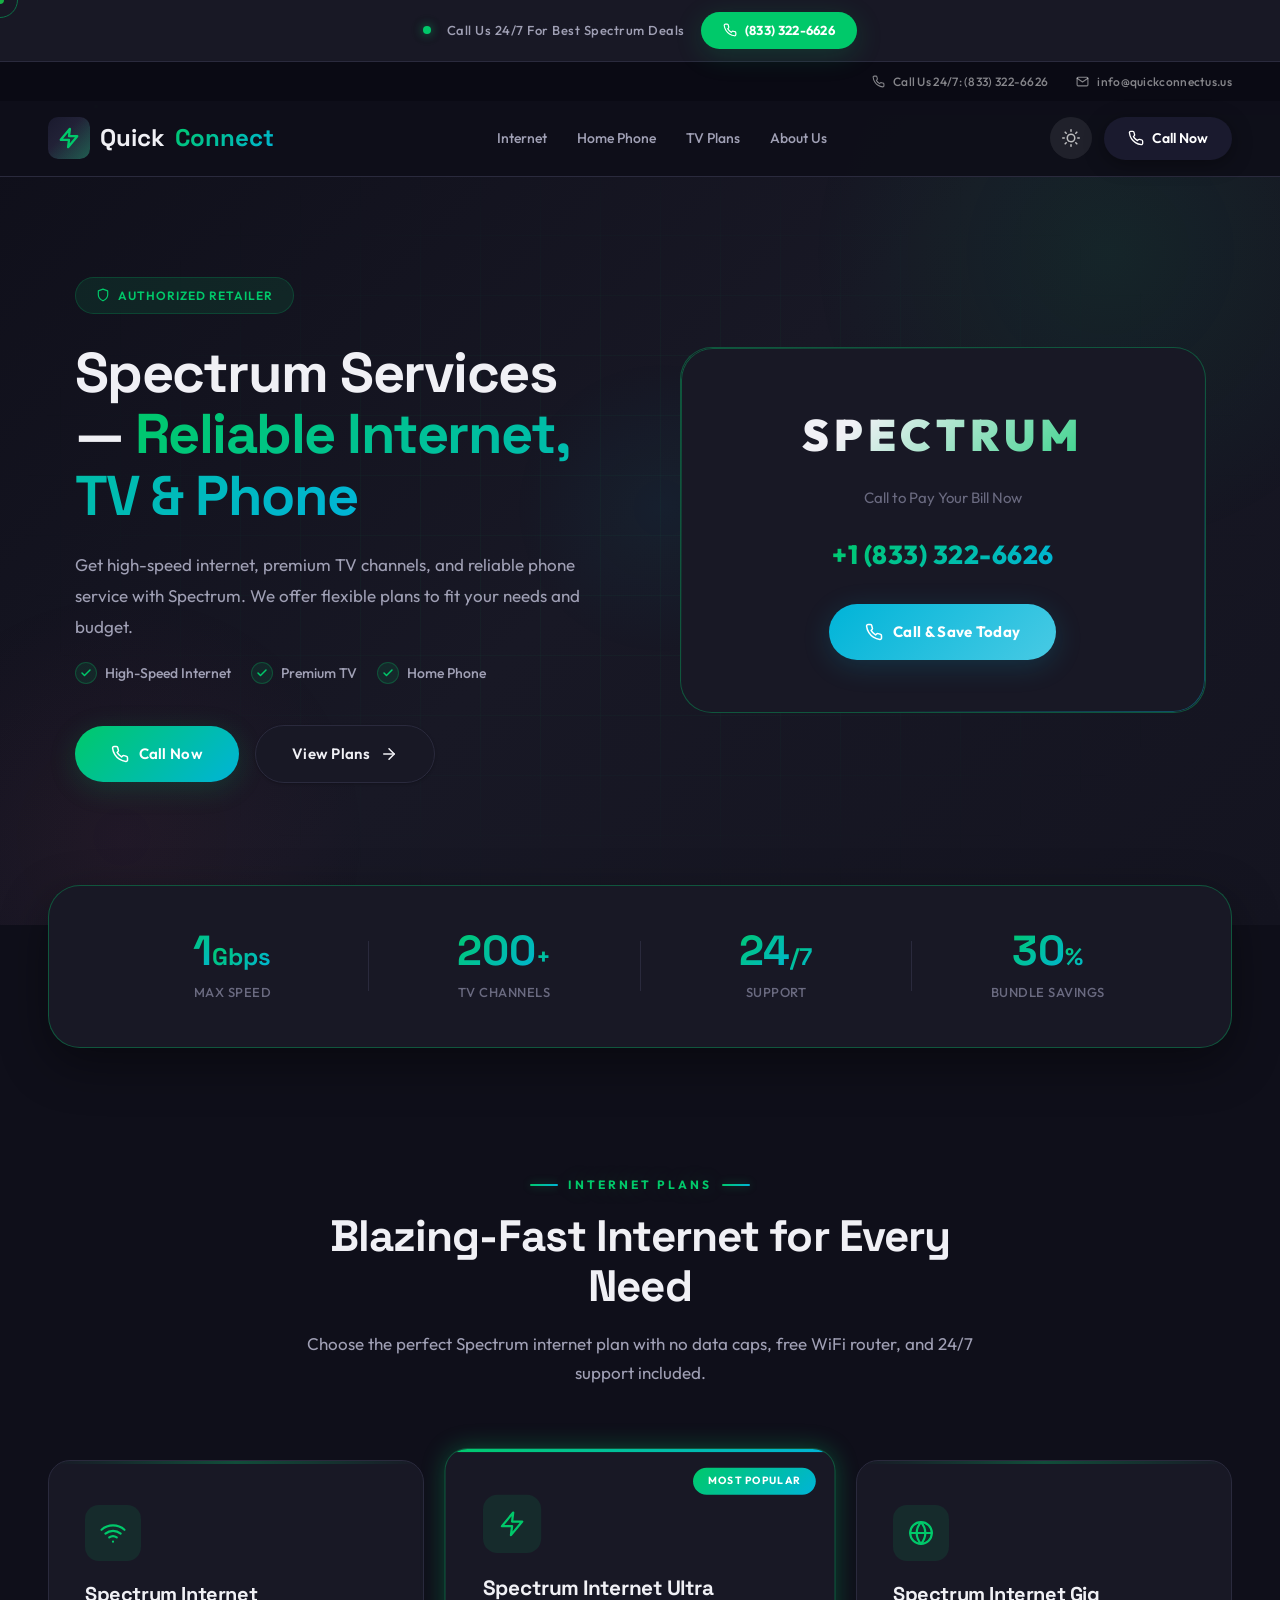
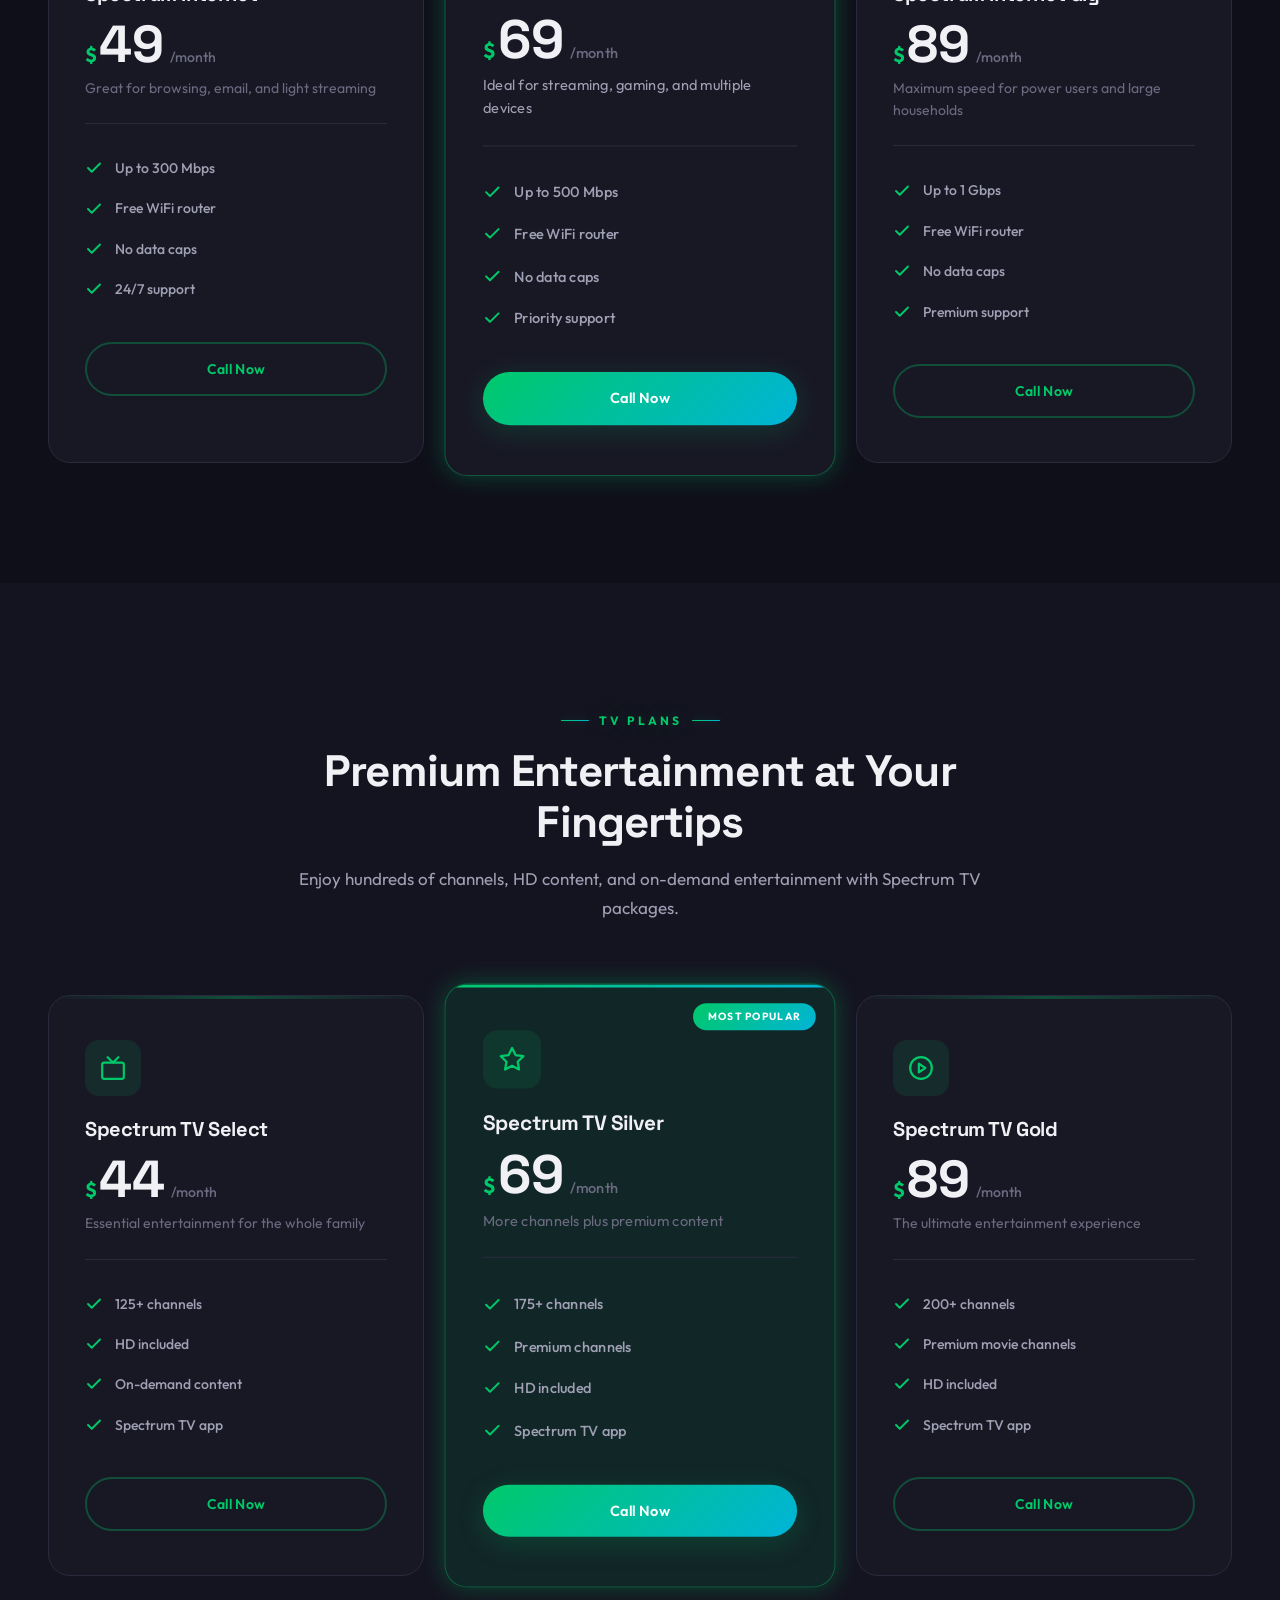
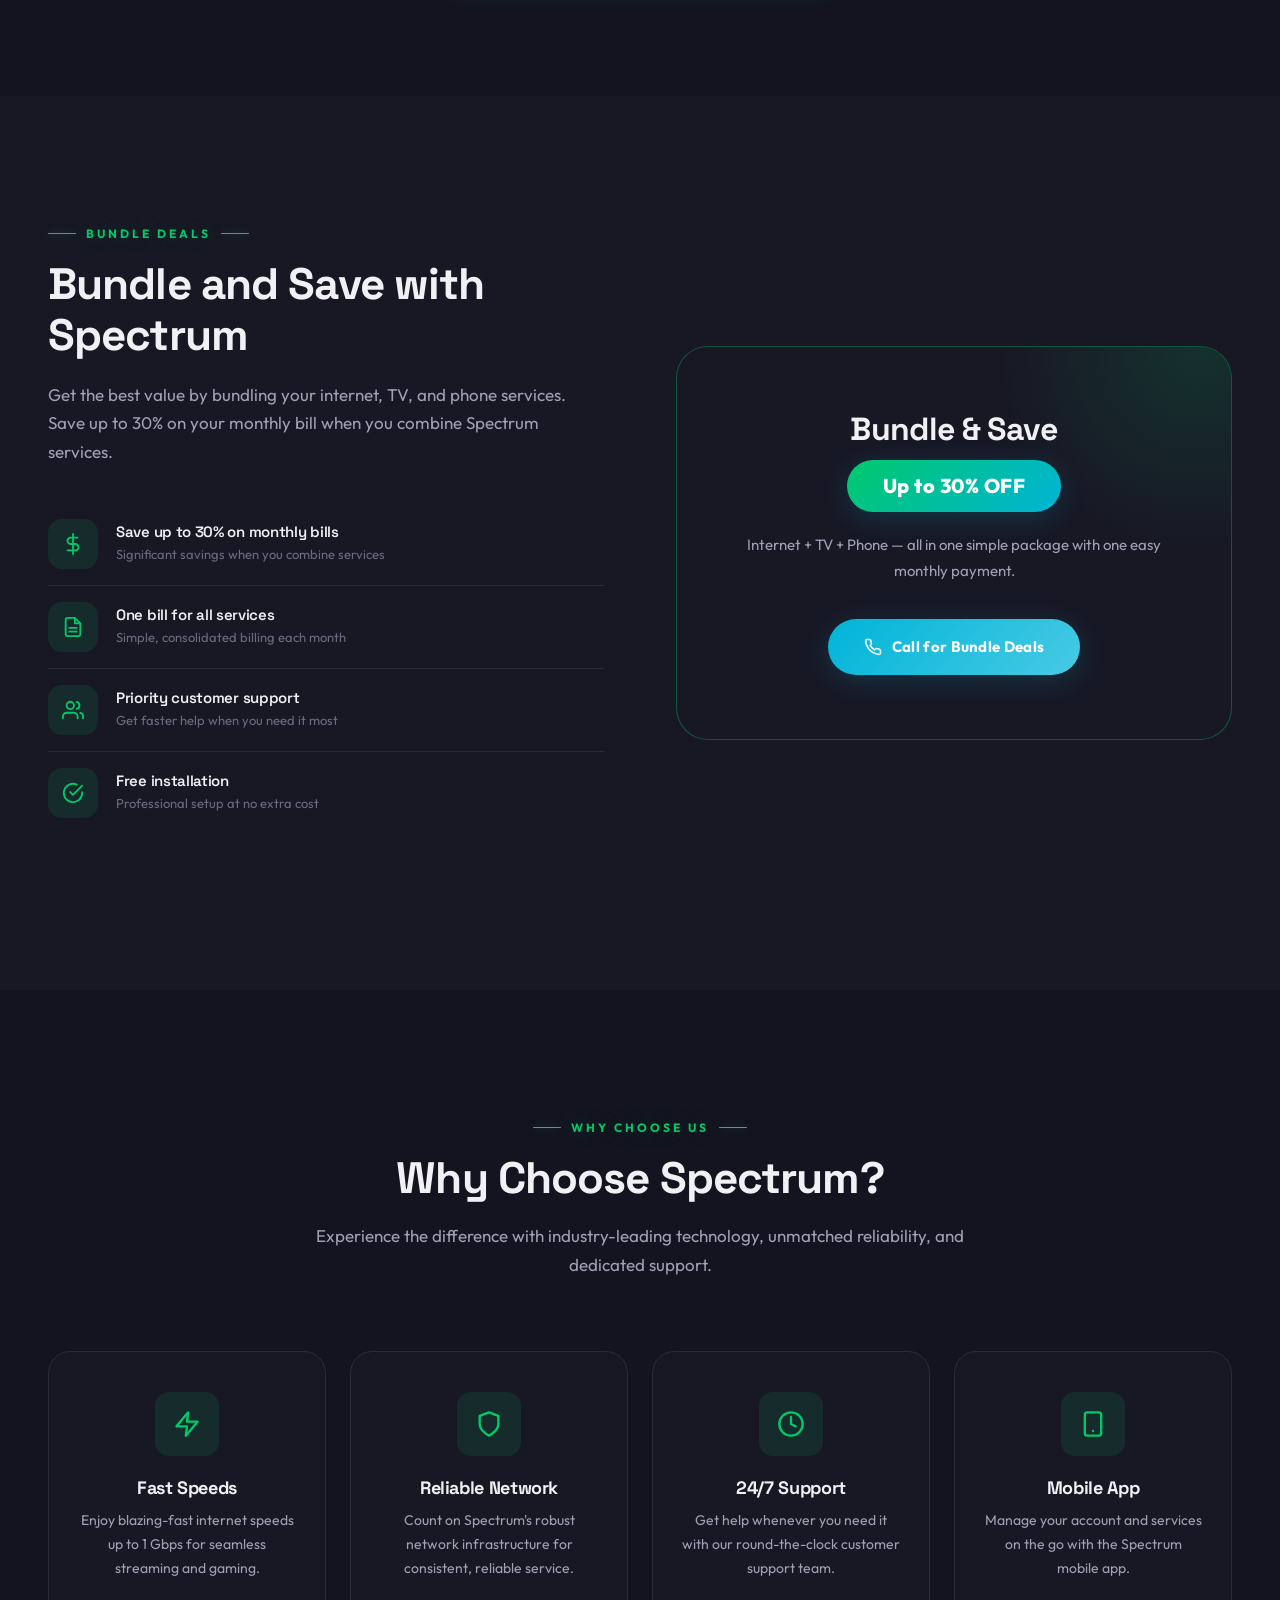
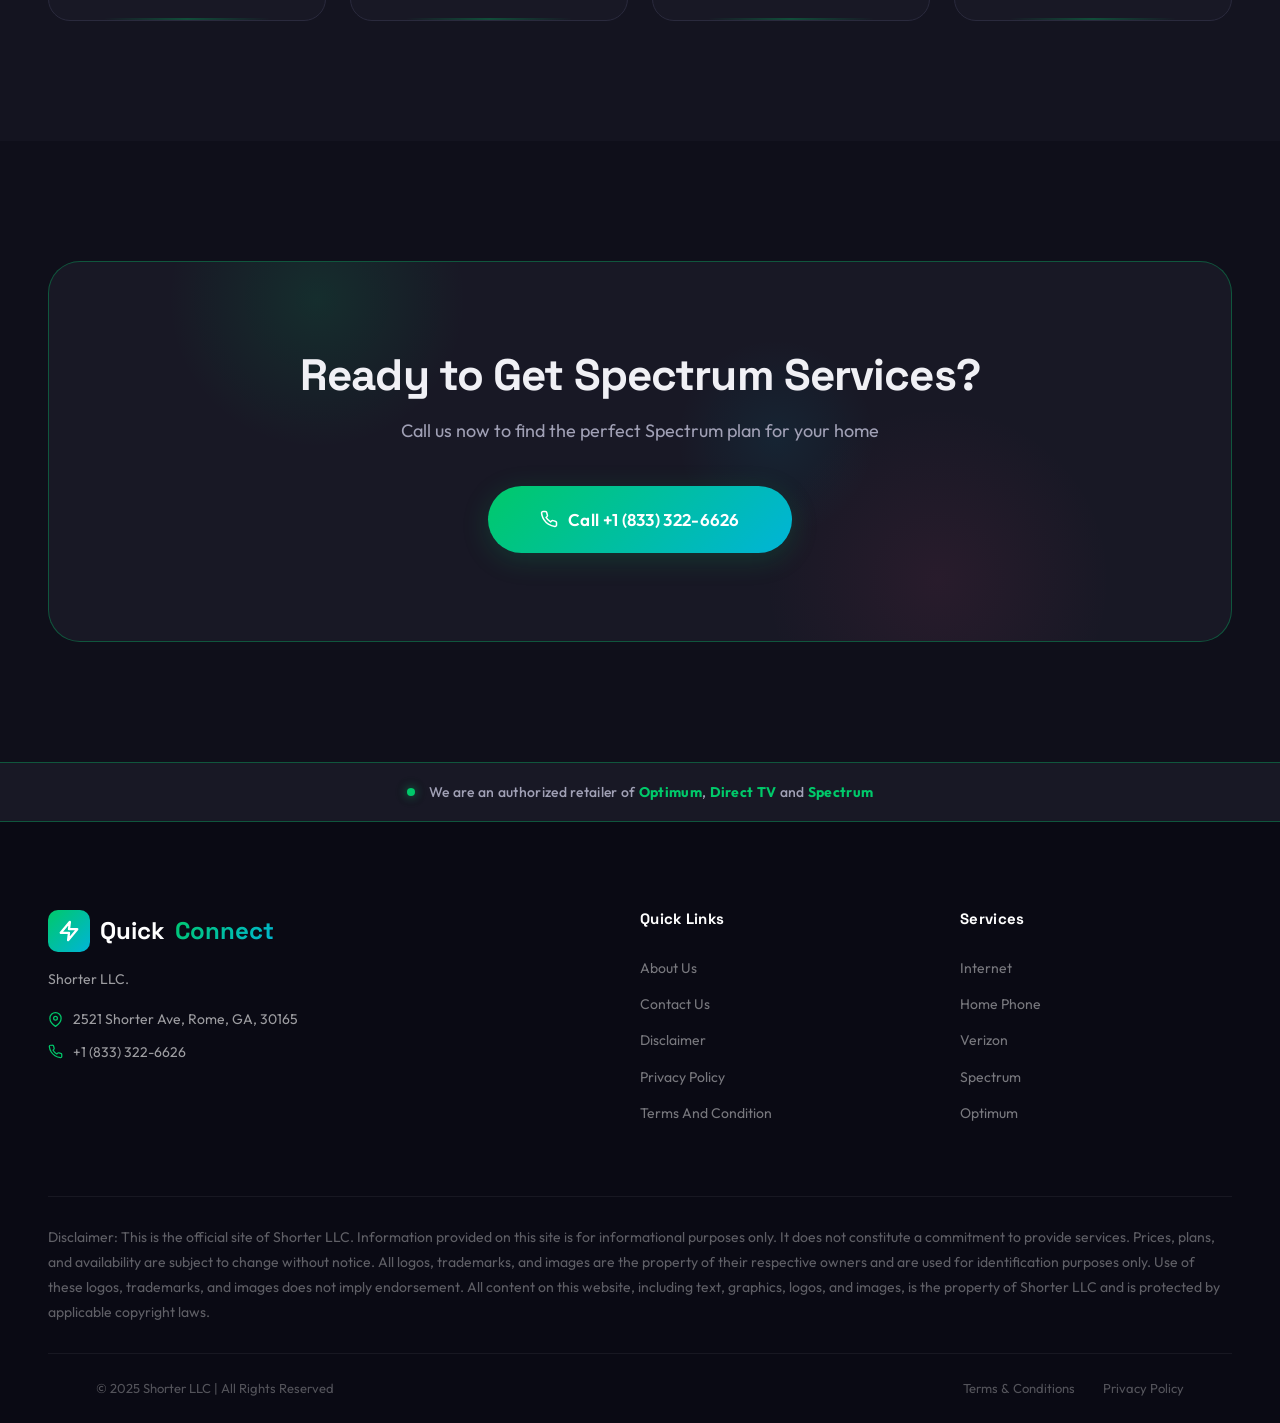
==== commit 53d0bb64: "ok" ====
--- a/index.html
+++ b/index.html
@@ -8,7 +8,7 @@
     <link rel="preconnect" href="https://fonts.googleapis.com">
     <link rel="preconnect" href="https://fonts.gstatic.com" crossorigin>
     <link href="https://fonts.googleapis.com/css2?family=Outfit:wght@400;500;600;700;800&family=Space+Grotesk:wght@400;600;700&display=swap" rel="stylesheet">
-    <link rel="preload" href="spectrum.css" as="style">
+    <link rel="preload" href="style.css" as="style">
     <link rel="stylesheet" href="style.css">
     <link rel="preload" href="script.js" as="script">
     <script>
@@ -606,6 +606,6 @@
     <div class="cursor" id="cursor"></div>
     <div class="cursor-follower" id="cursorFollower"></div>
 
-    <script src="spectrum.js"></script>
+    <script src="script.js"></script>
 </body>
 </html>
